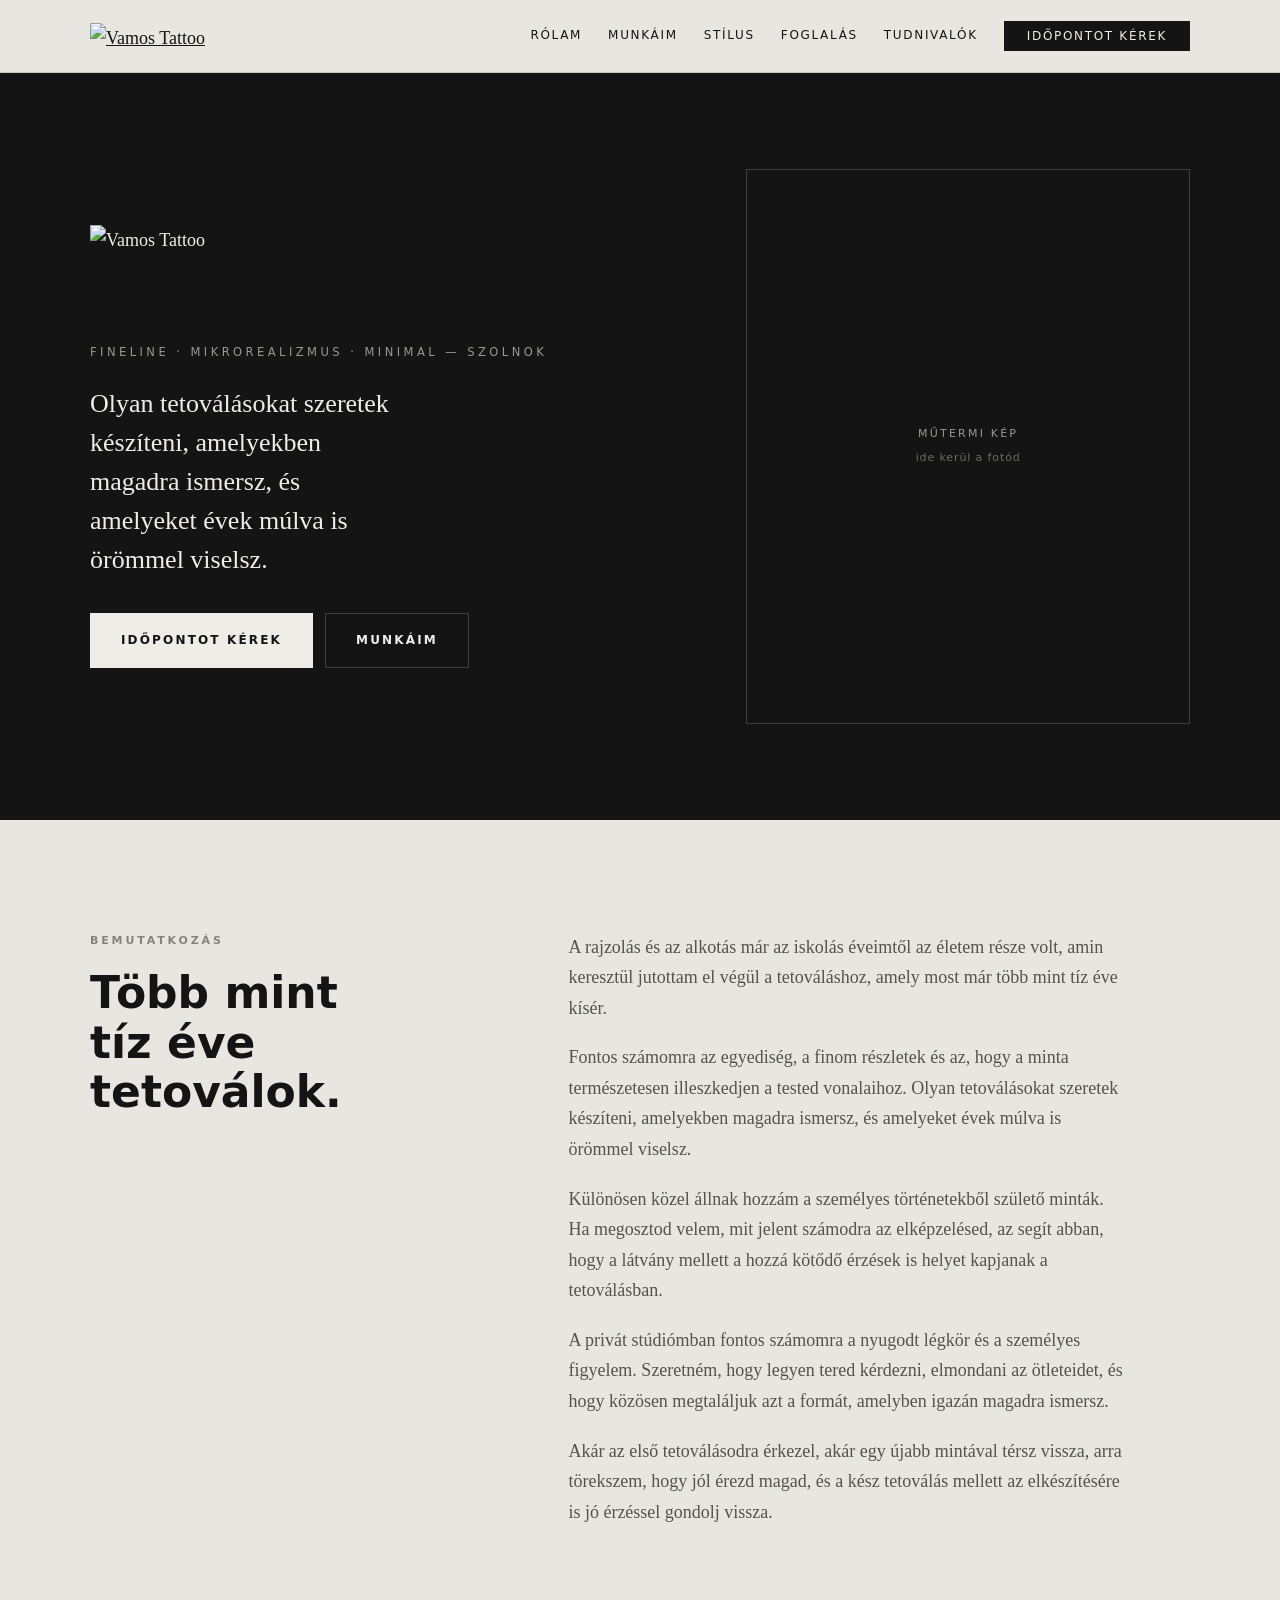
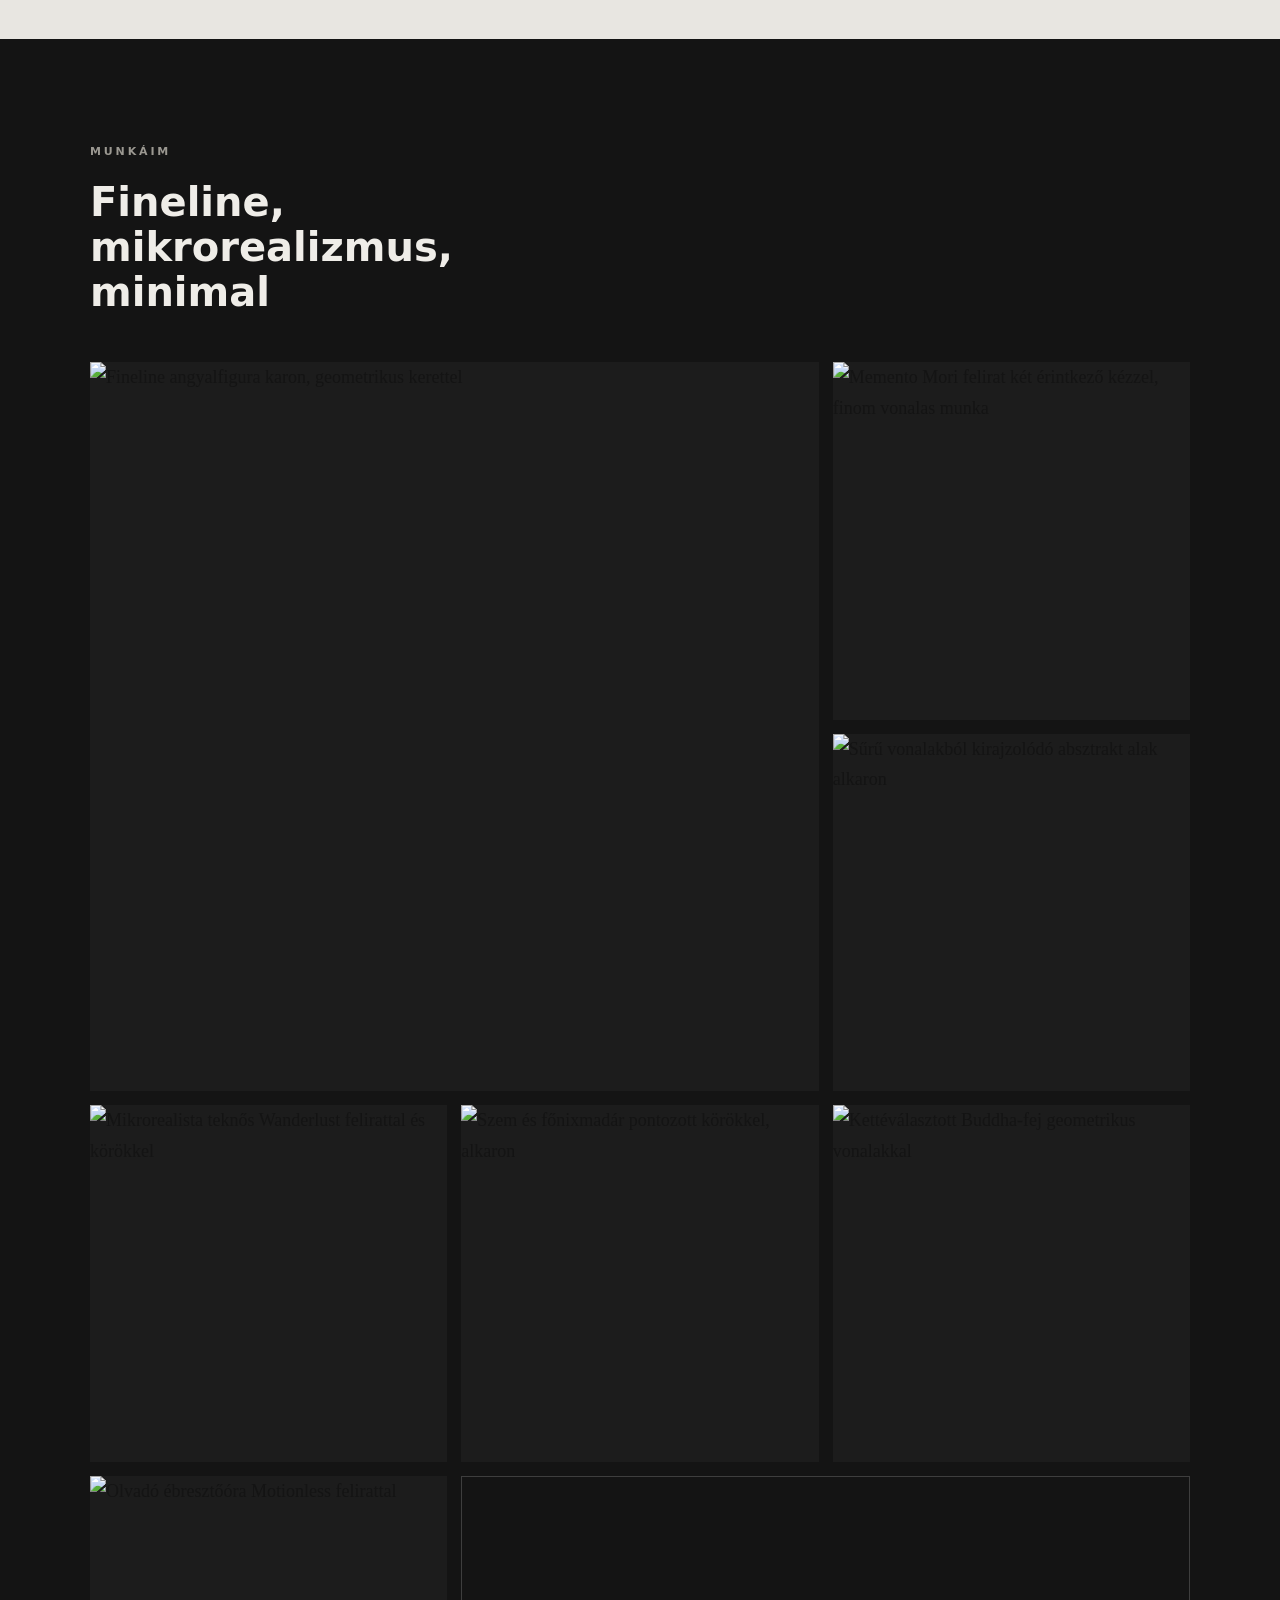
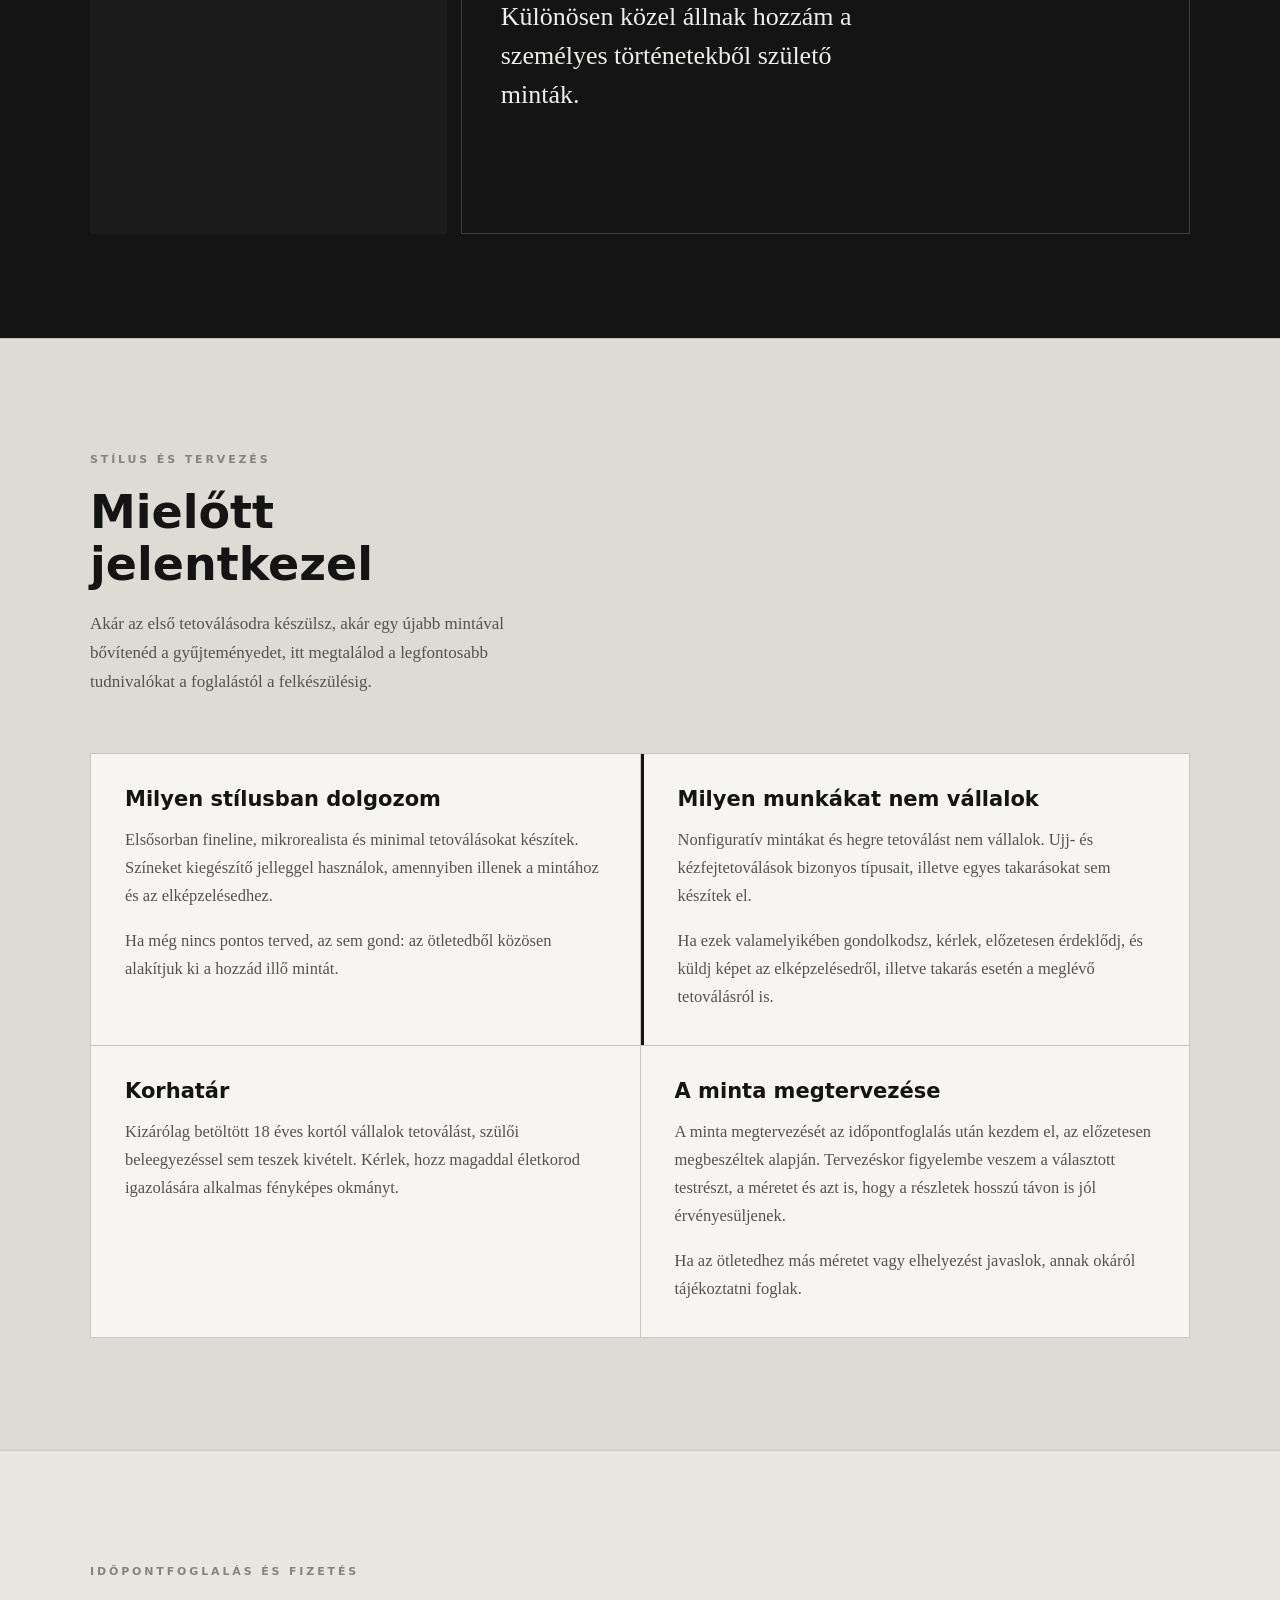
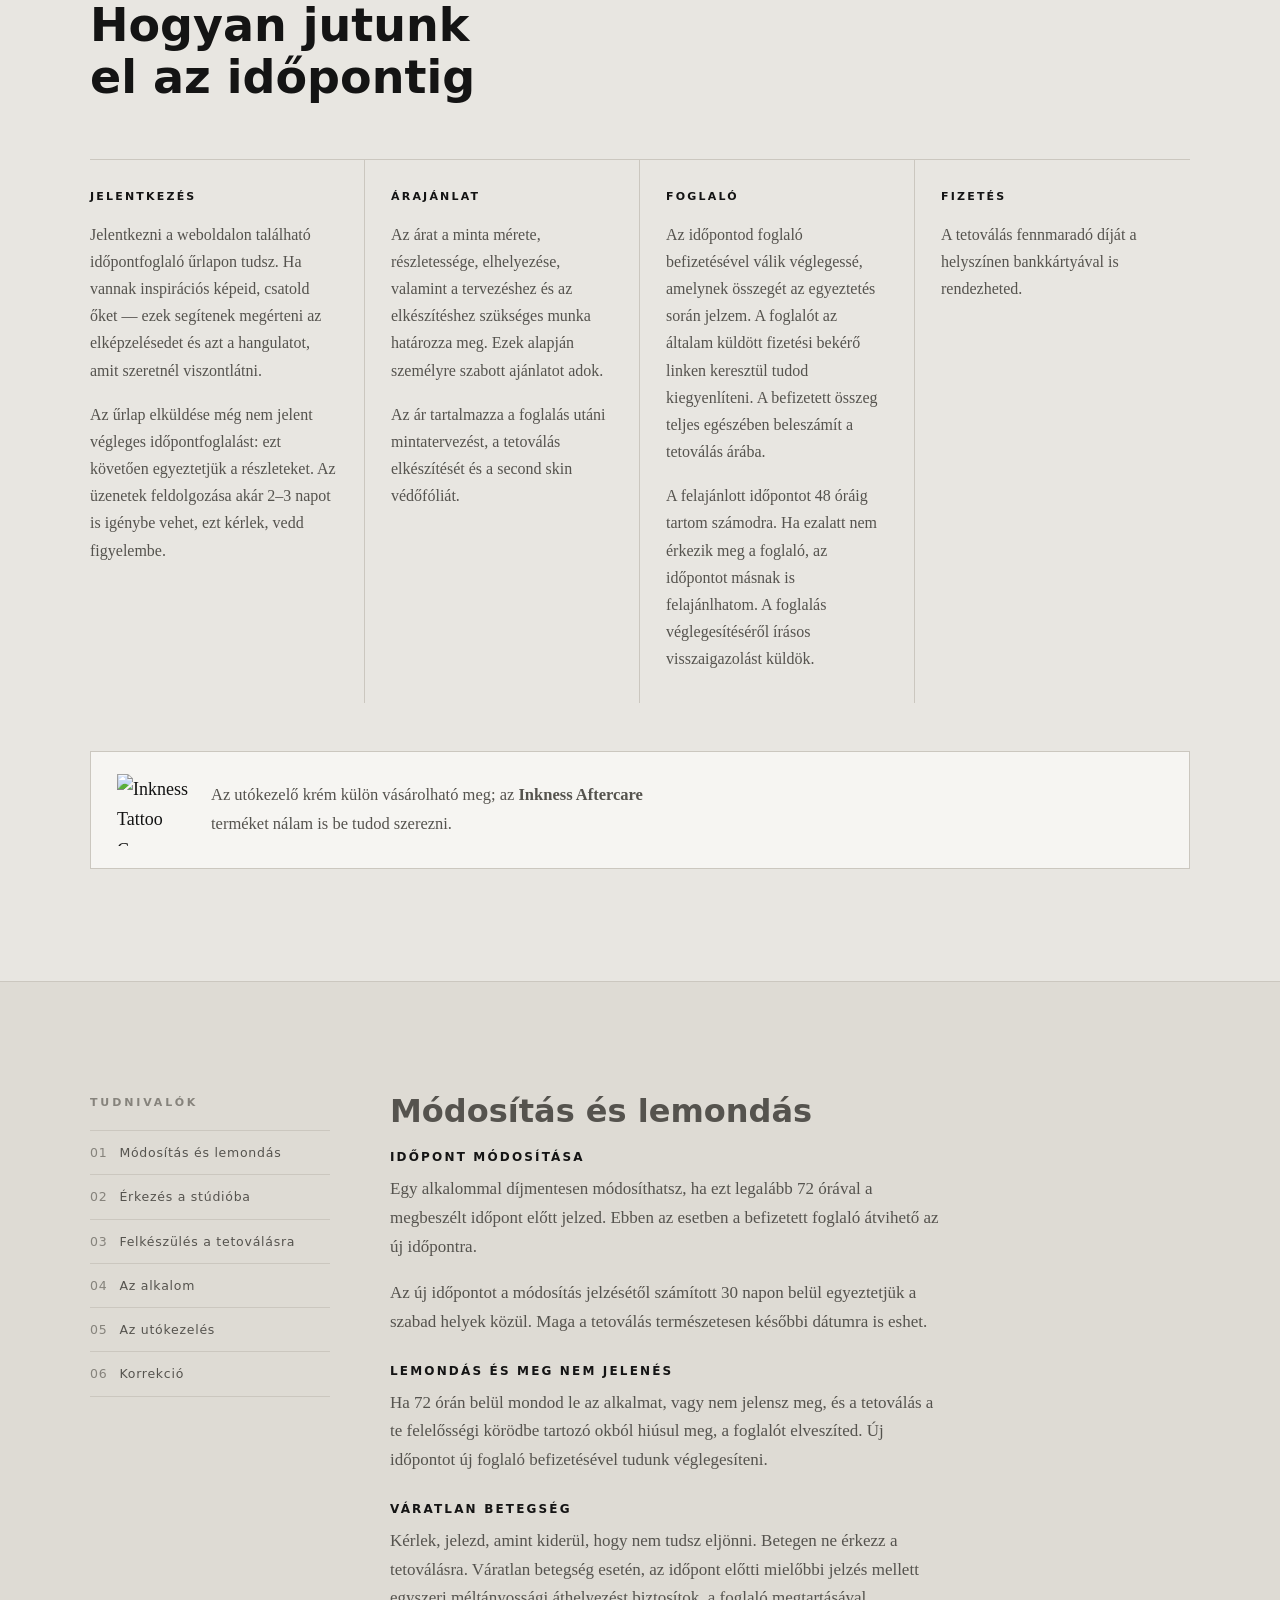
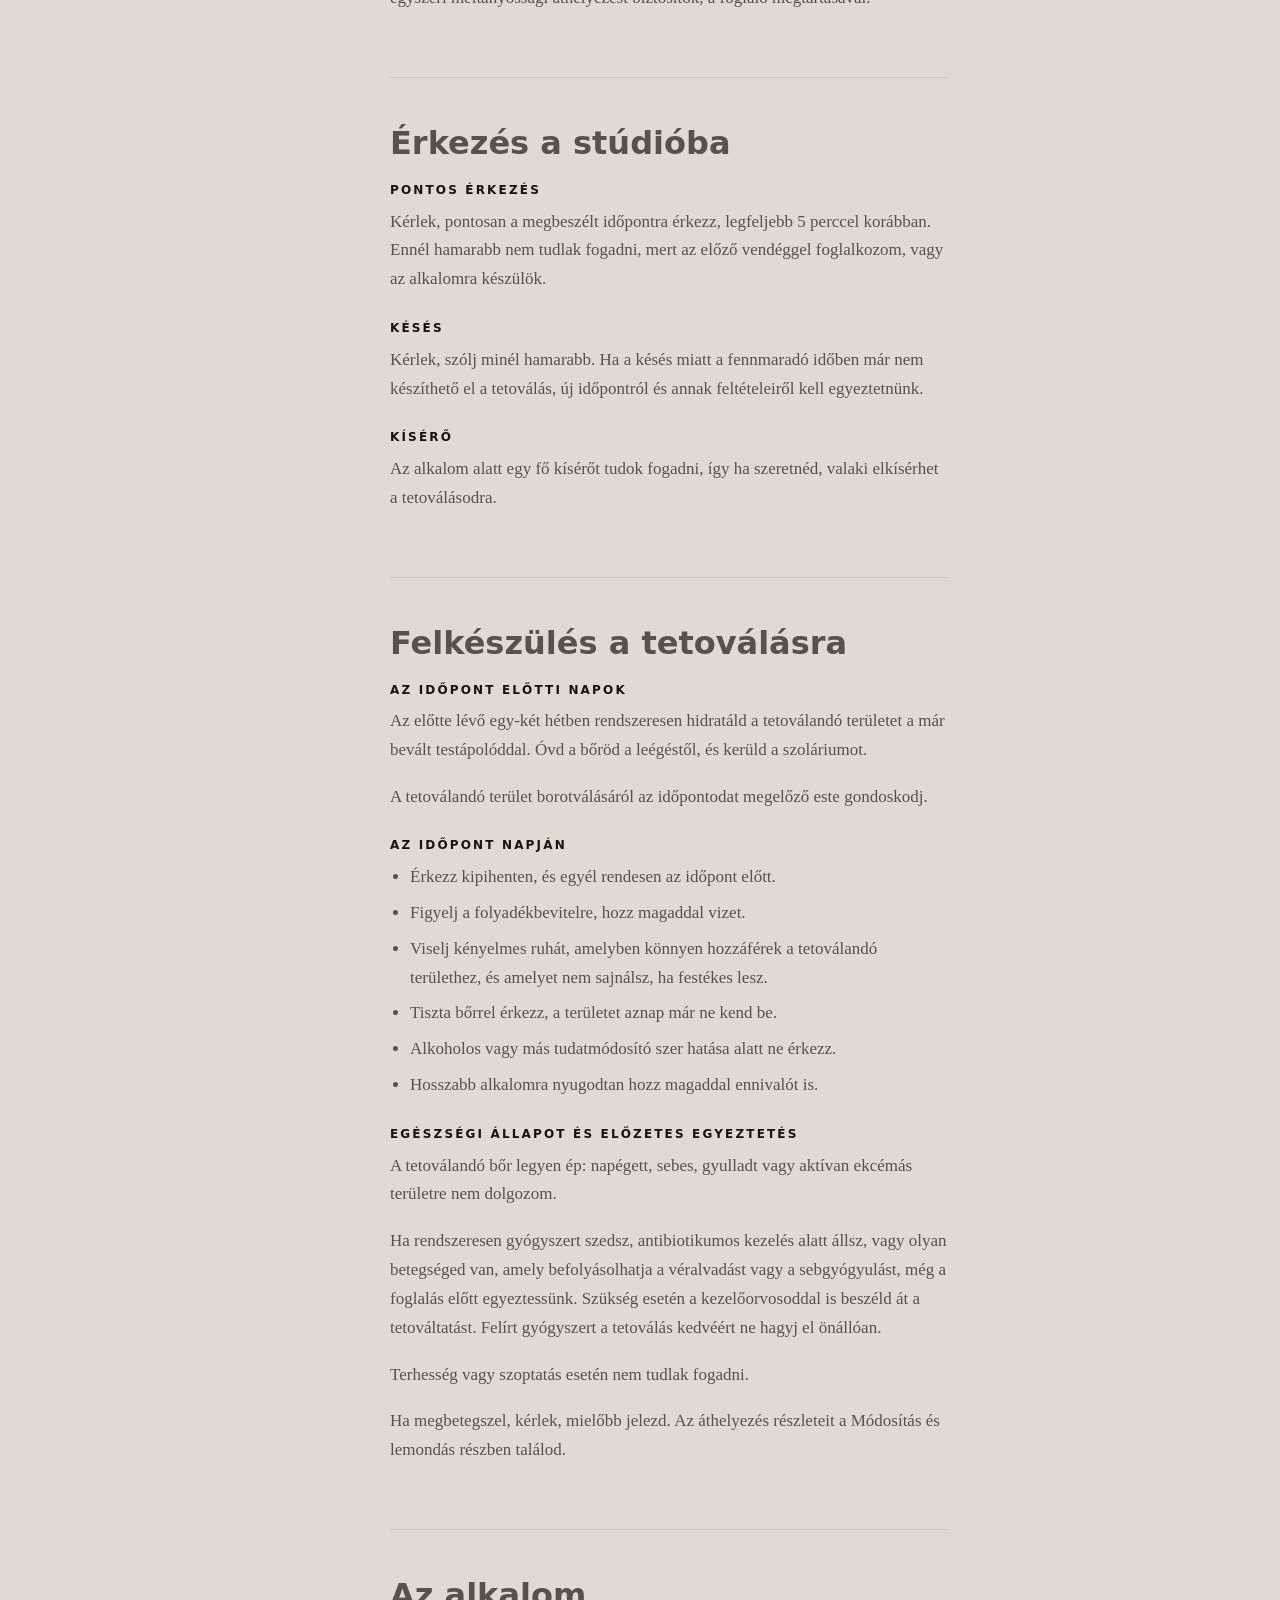
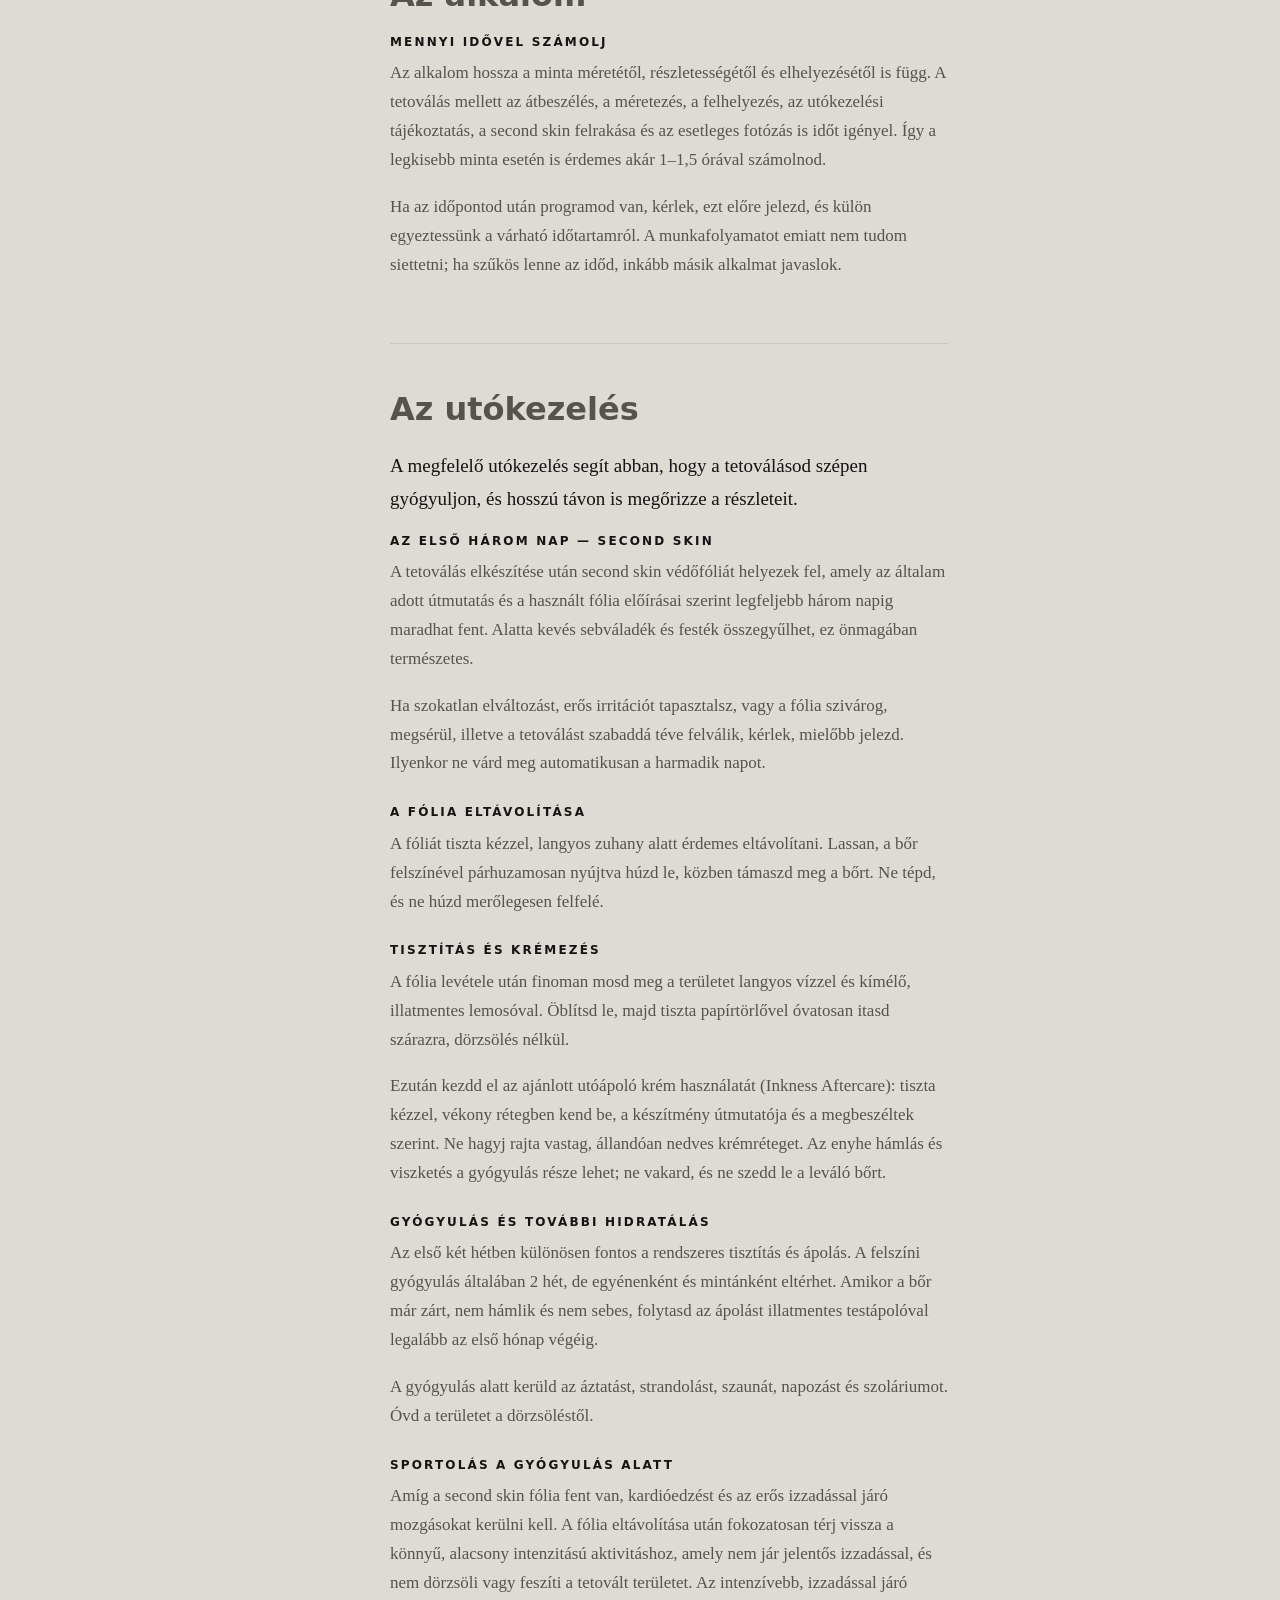
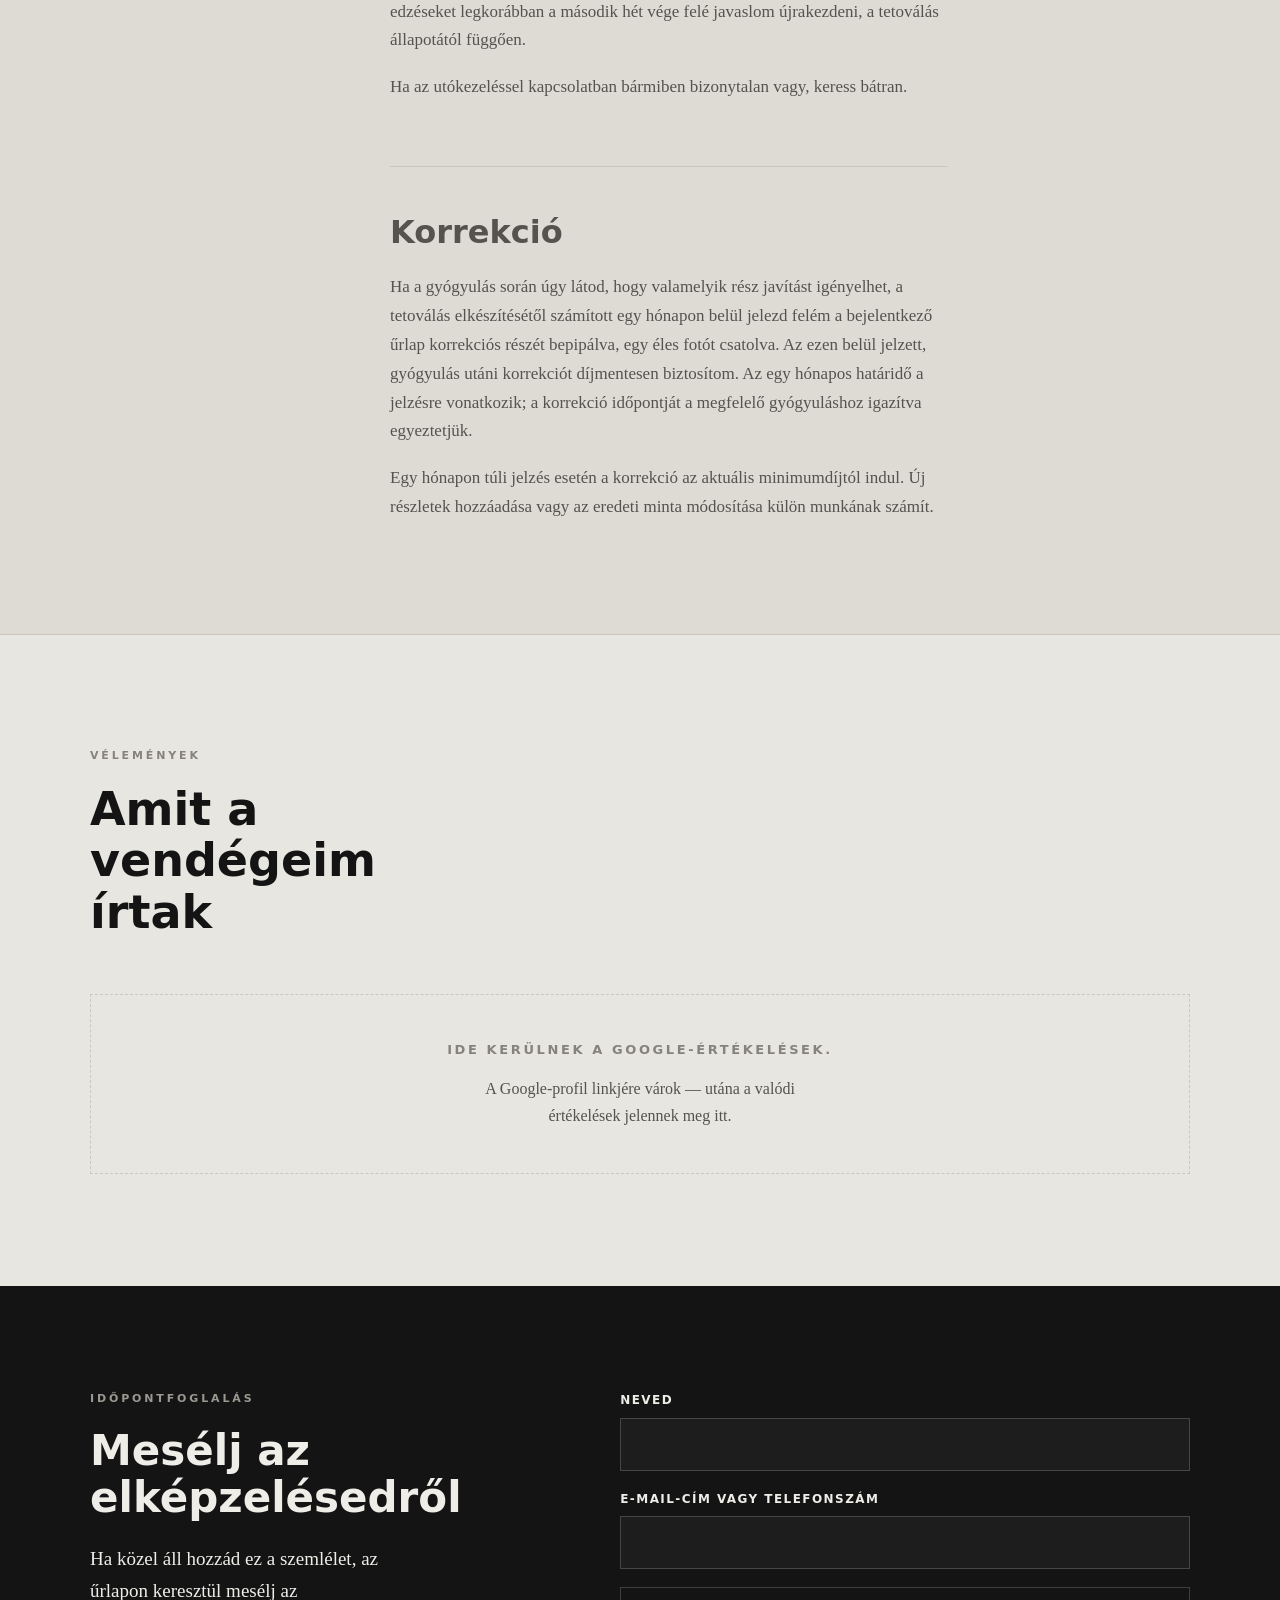
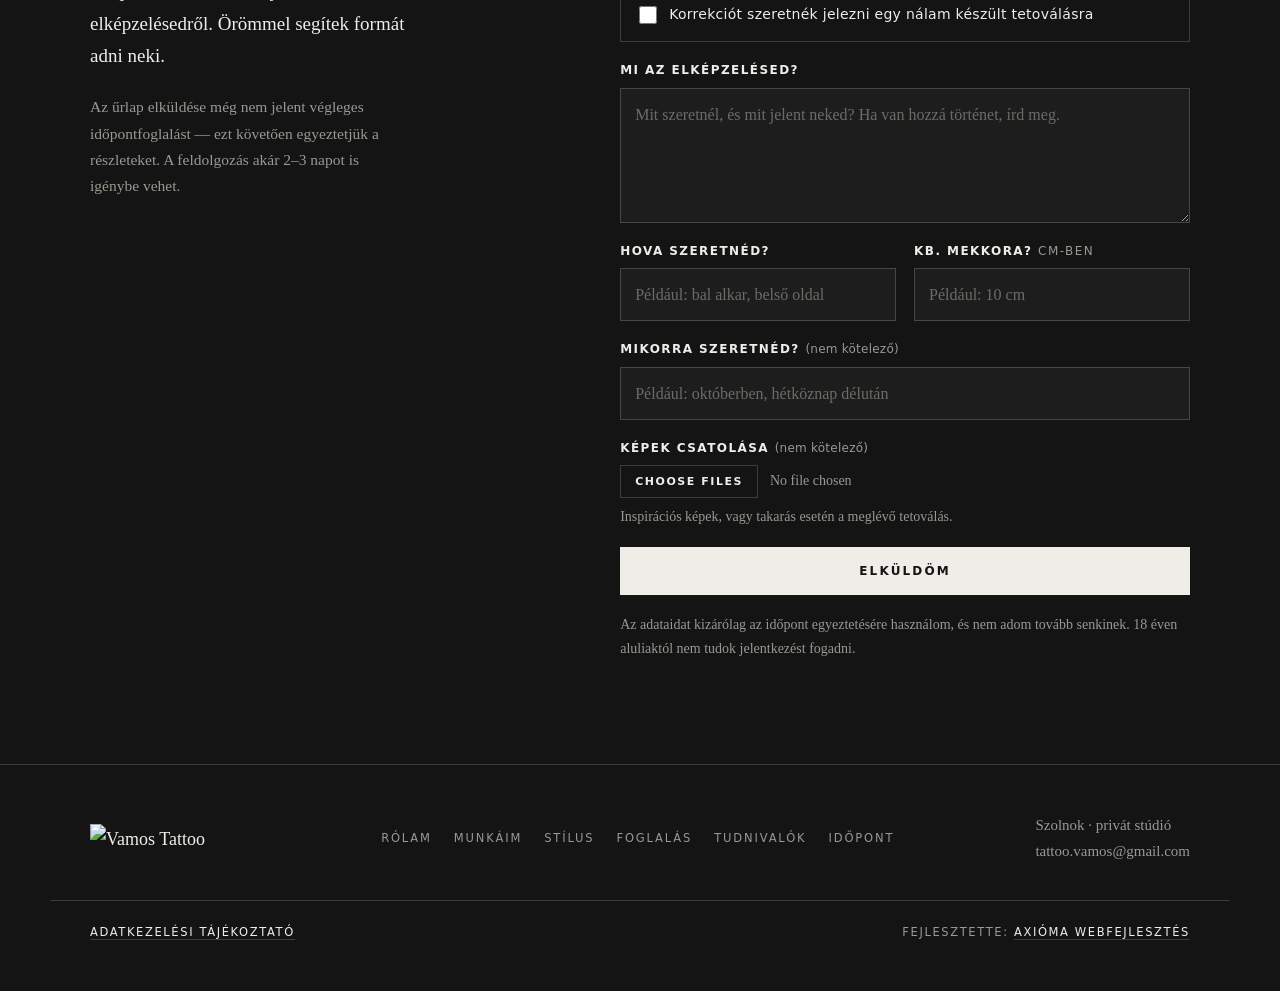
==== index.html @ da055110 "Add files via upload" ====
<!DOCTYPE html>
<html lang="hu">
<head>
<meta charset="utf-8">
<meta name="viewport" content="width=device-width, initial-scale=1, viewport-fit=cover">
<title>Vamos Tattoo</title>
<meta name="description" content="Fineline, mikrorealista és minimal tetoválás Szolnokon, privát stúdióban. Vámos Norbert munkái, tudnivalók és időpontfoglalás.">
<link rel="icon" href="assets/favicon.svg" type="image/svg+xml">
<link rel="stylesheet" href="assets/fonts.css">
<link rel="stylesheet" href="styles.css">
<script type="application/ld+json">
{
  "@context": "https://schema.org",
  "@type": "TattooParlor",
  "name": "Vamos Tattoo",
  "description": "Fineline, mikrorealista és minimal tetoválás Szolnokon, privát stúdióban.",
  "email": "tattoo.vamos@gmail.com",
  "areaServed": { "@type": "City", "name": "Szolnok" },
  "address": { "@type": "PostalAddress", "addressLocality": "Szolnok", "addressCountry": "HU" }
}
</script>
</head>
<body id="top">
<a class="skip" href="#fo">Ugrás a tartalomra</a>

<header class="hdr">
  <div class="wrap hdr-in">
    <a class="brand" href="#top" aria-label="Vamos Tattoo — vissza a lap tetejére">
      <img src="assets/brand/vamos-wordmark-black.png" alt="Vamos Tattoo" width="150" height="30">
    </a>
    <nav id="menu" class="nav" aria-label="Fő menü">
      <a href="#rolam">Rólam</a>
      <a href="#munkaim">Munkáim</a>
      <a href="#stilus">Stílus</a>
      <a href="#foglalas">Foglalás</a>
      <a href="#tudnivalok">Tudnivalók</a>
      <a href="#jelentkezes" class="btn btn-p nav-cta">Időpontot kérek</a>
    </nav>
    <button class="burger" type="button" aria-expanded="false" aria-controls="menu" aria-label="Menü">
      <span></span><span></span><span></span>
    </button>
  </div>
</header>

<main id="fo">

  <section class="hero">
    <div class="wrap hero-in">
      <div class="hero-t">
        <img class="hero-mark" src="assets/brand/vamos-wordmark-white.png"
             alt="Vamos Tattoo" width="560" height="112">
        <p class="hero-sub">Fineline · Mikrorealizmus · Minimal — Szolnok</p>
        <p class="hero-lede">
          Olyan tetoválásokat szeretek készíteni, amelyekben magadra ismersz,
          és amelyeket évek múlva is örömmel viselsz.
        </p>
        <p class="cta-row">
          <a class="btn btn-l btn-w" href="#jelentkezes">Időpontot kérek</a>
          <a class="btn btn-l btn-o" href="#munkaim">Munkáim</a>
        </p>
      </div>
      <figure class="hero-p">
        <span class="slot">Műtermi kép<br><i>ide kerül a fotód</i></span>
      </figure>
    </div>
  </section>

  <section id="rolam" class="sec">
    <div class="wrap two">
      <div class="two-l">
        <p class="eyebrow">Bemutatkozás</p>
        <h2>Több mint tíz éve<br>tetoválok.</h2>
      </div>
      <div class="two-r prose">
        <p>
          A rajzolás és az alkotás már az iskolás éveimtől az életem része volt,
          amin keresztül jutottam el végül a tetováláshoz, amely most már több
          mint tíz éve kísér.
        </p>
        <p>
          Fontos számomra az egyediség, a finom részletek és az, hogy a minta
          természetesen illeszkedjen a tested vonalaihoz. Olyan tetoválásokat
          szeretek készíteni, amelyekben magadra ismersz, és amelyeket évek
          múlva is örömmel viselsz.
        </p>
        <p>
          Különösen közel állnak hozzám a személyes történetekből születő
          minták. Ha megosztod velem, mit jelent számodra az elképzelésed, az
          segít abban, hogy a látvány mellett a hozzá kötődő érzések is helyet
          kapjanak a tetoválásban.
        </p>
        <p>
          A privát stúdiómban fontos számomra a nyugodt légkör és a személyes
          figyelem. Szeretném, hogy legyen tered kérdezni, elmondani az
          ötleteidet, és hogy közösen megtaláljuk azt a formát, amelyben
          igazán magadra ismersz.
        </p>
        <p>
          Akár az első tetoválásodra érkezel, akár egy újabb mintával térsz
          vissza, arra törekszem, hogy jól érezd magad, és a kész tetoválás
          mellett az elkészítésére is jó érzéssel gondolj vissza.
        </p>
      </div>
    </div>
  </section>

  <section id="munkaim" class="gal-sec">
    <div class="wrap">
      <header class="gal-h">
        <p class="eyebrow eyebrow-w">Munkáim</p>
        <h2 class="h-w">Fineline, mikrorealizmus, minimal</h2>
      </header>
    </div>
    <div class="wrap gal">
      <figure class="g g-hero">
        <img src="assets/gallery/01-angyal.jpg" alt="Fineline angyalfigura karon, geometrikus kerettel" width="1400" height="1400" loading="lazy">
      </figure>
      <figure class="g"><img src="assets/gallery/02-memento-mori.jpg" alt="Memento Mori felirat két érintkező kézzel, finom vonalas munka" width="1400" height="1400" loading="lazy"></figure>
      <figure class="g"><img src="assets/gallery/03-vonalas.jpg" alt="Sűrű vonalakból kirajzolódó absztrakt alak alkaron" width="1400" height="1400" loading="lazy"></figure>
      <figure class="g"><img src="assets/gallery/04-teknos-wanderlust.jpg" alt="Mikrorealista teknős Wanderlust felirattal és körökkel" width="1400" height="1400" loading="lazy"></figure>
      <figure class="g"><img src="assets/gallery/05-szem-fonix.jpg" alt="Szem és főnixmadár pontozott körökkel, alkaron" width="1400" height="1400" loading="lazy"></figure>
      <figure class="g"><img src="assets/gallery/06-buddha.jpg" alt="Kettéválasztott Buddha-fej geometrikus vonalakkal" width="1400" height="1400" loading="lazy"></figure>
      <figure class="g"><img src="assets/gallery/07-ora-motionless.jpg" alt="Olvadó ébresztőóra Motionless felirattal" width="1400" height="1400" loading="lazy"></figure>
      <blockquote class="g-note">
        <p>
          Különösen közel állnak hozzám a személyes történetekből születő
          minták.
        </p>
      </blockquote>
    </div>
  </section>

  <section id="stilus" class="sec sec-band">
    <div class="wrap">
      <header class="sec-h">
        <p class="eyebrow">Stílus és tervezés</p>
        <h2>Mielőtt jelentkezel</h2>
        <p class="sec-l">
          Akár az első tetoválásodra készülsz, akár egy újabb mintával
          bővítenéd a gyűjteményedet, itt megtalálod a legfontosabb
          tudnivalókat a foglalástól a felkészülésig.
        </p>
      </header>

      <div class="cards">
        <article class="card">
          <h3>Milyen stílusban dolgozom</h3>
          <p>
            Elsősorban fineline, mikrorealista és minimal tetoválásokat
            készítek. Színeket kiegészítő jelleggel használok, amennyiben
            illenek a mintához és az elképzelésedhez.
          </p>
          <p>
            Ha még nincs pontos terved, az sem gond: az ötletedből közösen
            alakítjuk ki a hozzád illő mintát.
          </p>
        </article>
        <article class="card card-no">
          <h3>Milyen munkákat nem vállalok</h3>
          <p>
            Nonfiguratív mintákat és hegre tetoválást nem vállalok. Ujj- és
            kézfejtetoválások bizonyos típusait, illetve egyes takarásokat sem
            készítek el.
          </p>
          <p>
            Ha ezek valamelyikében gondolkodsz, kérlek, előzetesen érdeklődj,
            és küldj képet az elképzelésedről, illetve takarás esetén a
            meglévő tetoválásról is.
          </p>
        </article>
        <article class="card">
          <h3>Korhatár</h3>
          <p>
            Kizárólag betöltött 18 éves kortól vállalok tetoválást, szülői
            beleegyezéssel sem teszek kivételt. Kérlek, hozz magaddal
            életkorod igazolására alkalmas fényképes okmányt.
          </p>
        </article>
        <article class="card">
          <h3>A minta megtervezése</h3>
          <p>
            A minta megtervezését az időpontfoglalás után kezdem el, az
            előzetesen megbeszéltek alapján. Tervezéskor figyelembe veszem a
            választott testrészt, a méretet és azt is, hogy a részletek hosszú
            távon is jól érvényesüljenek.
          </p>
          <p>
            Ha az ötletedhez más méretet vagy elhelyezést javaslok, annak
            okáról tájékoztatni foglak.
          </p>
        </article>
      </div>
    </div>
  </section>

  <section id="foglalas" class="sec">
    <div class="wrap">
      <header class="sec-h">
        <p class="eyebrow">Időpontfoglalás és fizetés</p>
        <h2>Hogyan jutunk el az időpontig</h2>
      </header>

      <ol class="flow">
        <li class="fl">
          <p class="fl-k">Jelentkezés</p>
          <p>
            Jelentkezni a weboldalon található időpontfoglaló űrlapon tudsz.
            Ha vannak inspirációs képeid, csatold őket — ezek segítenek
            megérteni az elképzelésedet és azt a hangulatot, amit szeretnél
            viszontlátni.
          </p>
          <p>
            Az űrlap elküldése még nem jelent végleges időpontfoglalást: ezt
            követően egyeztetjük a részleteket. Az üzenetek feldolgozása akár
            2–3 napot is igénybe vehet, ezt kérlek, vedd figyelembe.
          </p>
        </li>
        <li class="fl">
          <p class="fl-k">Árajánlat</p>
          <p>
            Az árat a minta mérete, részletessége, elhelyezése, valamint a
            tervezéshez és az elkészítéshez szükséges munka határozza meg.
            Ezek alapján személyre szabott ajánlatot adok.
          </p>
          <p>
            Az ár tartalmazza a foglalás utáni mintatervezést, a tetoválás
            elkészítését és a second skin védőfóliát.
          </p>
        </li>
        <li class="fl">
          <p class="fl-k">Foglaló</p>
          <p>
            Az időpontod foglaló befizetésével válik véglegessé, amelynek
            összegét az egyeztetés során jelzem. A foglalót az általam küldött
            fizetési bekérő linken keresztül tudod kiegyenlíteni. A befizetett
            összeg teljes egészében beleszámít a tetoválás árába.
          </p>
          <p>
            A felajánlott időpontot 48 óráig tartom számodra. Ha ezalatt nem
            érkezik meg a foglaló, az időpontot másnak is felajánlhatom. A
            foglalás véglegesítéséről írásos visszaigazolást küldök.
          </p>
        </li>
        <li class="fl">
          <p class="fl-k">Fizetés</p>
          <p>
            A tetoválás fennmaradó díját a helyszínen bankkártyával is
            rendezheted.
          </p>
        </li>
      </ol>

      <aside class="inkness">
        <img src="assets/brand/inkness-logo-teal.png" alt="Inkness Tattoo Care" width="96" height="96">
        <p>
          Az utókezelő krém külön vásárolható meg; az <strong>Inkness
          Aftercare</strong> terméket nálam is be tudod szerezni.
        </p>
      </aside>
    </div>
  </section>

  <section id="tudnivalok" class="sec sec-band">
    <div class="wrap tud">
      <nav class="tud-ix" aria-label="Tudnivalók">
        <p class="eyebrow">Tudnivalók</p>
        <ol>
          <li><a href="#t-modositas">Módosítás és lemondás</a></li>
          <li><a href="#t-erkezes">Érkezés a stúdióba</a></li>
          <li><a href="#t-felkeszules">Felkészülés a tetoválásra</a></li>
          <li><a href="#t-alkalom">Az alkalom</a></li>
          <li><a href="#t-utokezeles">Az utókezelés</a></li>
          <li><a href="#t-korrekcio">Korrekció</a></li>
        </ol>
      </nav>

      <div class="tud-b prose">
        <article id="t-modositas">
          <h3>Módosítás és lemondás</h3>
          <h4>Időpont módosítása</h4>
          <p>
            Egy alkalommal díjmentesen módosíthatsz, ha ezt legalább 72 órával
            a megbeszélt időpont előtt jelzed. Ebben az esetben a befizetett
            foglaló átvihető az új időpontra.
          </p>
          <p>
            Az új időpontot a módosítás jelzésétől számított 30 napon belül
            egyeztetjük a szabad helyek közül. Maga a tetoválás természetesen
            későbbi dátumra is eshet.
          </p>
          <h4>Lemondás és meg nem jelenés</h4>
          <p>
            Ha 72 órán belül mondod le az alkalmat, vagy nem jelensz meg, és a
            tetoválás a te felelősségi körödbe tartozó okból hiúsul meg, a
            foglalót elveszíted. Új időpontot új foglaló befizetésével tudunk
            véglegesíteni.
          </p>
          <h4>Váratlan betegség</h4>
          <p>
            Kérlek, jelezd, amint kiderül, hogy nem tudsz eljönni. Betegen ne
            érkezz a tetoválásra. Váratlan betegség esetén, az időpont előtti
            mielőbbi jelzés mellett egyszeri méltányossági áthelyezést
            biztosítok, a foglaló megtartásával.
          </p>
        </article>

        <article id="t-erkezes">
          <h3>Érkezés a stúdióba</h3>
          <h4>Pontos érkezés</h4>
          <p>
            Kérlek, pontosan a megbeszélt időpontra érkezz, legfeljebb 5
            perccel korábban. Ennél hamarabb nem tudlak fogadni, mert az előző
            vendéggel foglalkozom, vagy az alkalomra készülök.
          </p>
          <h4>Késés</h4>
          <p>
            Kérlek, szólj minél hamarabb. Ha a késés miatt a fennmaradó időben
            már nem készíthető el a tetoválás, új időpontról és annak
            feltételeiről kell egyeztetnünk.
          </p>
          <h4>Kísérő</h4>
          <p>
            Az alkalom alatt egy fő kísérőt tudok fogadni, így ha szeretnéd,
            valaki elkísérhet a tetoválásodra.
          </p>
        </article>

        <article id="t-felkeszules">
          <h3>Felkészülés a tetoválásra</h3>
          <h4>Az időpont előtti napok</h4>
          <p>
            Az előtte lévő egy-két hétben rendszeresen hidratáld a tetoválandó
            területet a már bevált testápolóddal. Óvd a bőröd a leégéstől, és
            kerüld a szoláriumot.
          </p>
          <p>
            A tetoválandó terület borotválásáról az időpontodat megelőző este
            gondoskodj.
          </p>
          <h4>Az időpont napján</h4>
          <ul>
            <li>Érkezz kipihenten, és egyél rendesen az időpont előtt.</li>
            <li>Figyelj a folyadékbevitelre, hozz magaddal vizet.</li>
            <li>
              Viselj kényelmes ruhát, amelyben könnyen hozzáférek a tetoválandó
              területhez, és amelyet nem sajnálsz, ha festékes lesz.
            </li>
            <li>Tiszta bőrrel érkezz, a területet aznap már ne kend be.</li>
            <li>Alkoholos vagy más tudatmódosító szer hatása alatt ne érkezz.</li>
            <li>Hosszabb alkalomra nyugodtan hozz magaddal ennivalót is.</li>
          </ul>
          <h4>Egészségi állapot és előzetes egyeztetés</h4>
          <p>
            A tetoválandó bőr legyen ép: napégett, sebes, gyulladt vagy aktívan
            ekcémás területre nem dolgozom.
          </p>
          <p>
            Ha rendszeresen gyógyszert szedsz, antibiotikumos kezelés alatt
            állsz, vagy olyan betegséged van, amely befolyásolhatja a
            véralvadást vagy a sebgyógyulást, még a foglalás előtt
            egyeztessünk. Szükség esetén a kezelőorvosoddal is beszéld át a
            tetováltatást. Felírt gyógyszert a tetoválás kedvéért ne hagyj el
            önállóan.
          </p>
          <p>Terhesség vagy szoptatás esetén nem tudlak fogadni.</p>
          <p>
            Ha megbetegszel, kérlek, mielőbb jelezd. Az áthelyezés részleteit a
            Módosítás és lemondás részben találod.
          </p>
        </article>

        <article id="t-alkalom">
          <h3>Az alkalom</h3>
          <h4>Mennyi idővel számolj</h4>
          <p>
            Az alkalom hossza a minta méretétől, részletességétől és
            elhelyezésétől is függ. A tetoválás mellett az átbeszélés, a
            méretezés, a felhelyezés, az utókezelési tájékoztatás, a second
            skin felrakása és az esetleges fotózás is időt igényel. Így a
            legkisebb minta esetén is érdemes akár 1–1,5 órával számolnod.
          </p>
          <p>
            Ha az időpontod után programod van, kérlek, ezt előre jelezd, és
            külön egyeztessünk a várható időtartamról. A munkafolyamatot emiatt
            nem tudom siettetni; ha szűkös lenne az időd, inkább másik alkalmat
            javaslok.
          </p>
        </article>

        <article id="t-utokezeles">
          <h3>Az utókezelés</h3>
          <p class="lead">
            A megfelelő utókezelés segít abban, hogy a tetoválásod szépen
            gyógyuljon, és hosszú távon is megőrizze a részleteit.
          </p>
          <h4>Az első három nap — second skin</h4>
          <p>
            A tetoválás elkészítése után second skin védőfóliát helyezek fel,
            amely az általam adott útmutatás és a használt fólia előírásai
            szerint legfeljebb három napig maradhat fent. Alatta kevés
            sebváladék és festék összegyűlhet, ez önmagában természetes.
          </p>
          <p>
            Ha szokatlan elváltozást, erős irritációt tapasztalsz, vagy a fólia
            szivárog, megsérül, illetve a tetoválást szabaddá téve felválik,
            kérlek, mielőbb jelezd. Ilyenkor ne várd meg automatikusan a
            harmadik napot.
          </p>
          <h4>A fólia eltávolítása</h4>
          <p>
            A fóliát tiszta kézzel, langyos zuhany alatt érdemes eltávolítani.
            Lassan, a bőr felszínével párhuzamosan nyújtva húzd le, közben
            támaszd meg a bőrt. Ne tépd, és ne húzd merőlegesen felfelé.
          </p>
          <h4>Tisztítás és krémezés</h4>
          <p>
            A fólia levétele után finoman mosd meg a területet langyos vízzel
            és kímélő, illatmentes lemosóval. Öblítsd le, majd tiszta
            papírtörlővel óvatosan itasd szárazra, dörzsölés nélkül.
          </p>
          <p>
            Ezután kezdd el az ajánlott utóápoló krém használatát (Inkness
            Aftercare): tiszta kézzel, vékony rétegben kend be, a készítmény
            útmutatója és a megbeszéltek szerint. Ne hagyj rajta vastag,
            állandóan nedves krémréteget. Az enyhe hámlás és viszketés a
            gyógyulás része lehet; ne vakard, és ne szedd le a leváló bőrt.
          </p>
          <h4>Gyógyulás és további hidratálás</h4>
          <p>
            Az első két hétben különösen fontos a rendszeres tisztítás és
            ápolás. A felszíni gyógyulás általában 2 hét, de egyénenként és
            mintánként eltérhet. Amikor a bőr már zárt, nem hámlik és nem
            sebes, folytasd az ápolást illatmentes testápolóval legalább az
            első hónap végéig.
          </p>
          <p>
            A gyógyulás alatt kerüld az áztatást, strandolást, szaunát,
            napozást és szoláriumot. Óvd a területet a dörzsöléstől.
          </p>
          <h4>Sportolás a gyógyulás alatt</h4>
          <p>
            Amíg a second skin fólia fent van, kardióedzést és az erős
            izzadással járó mozgásokat kerülni kell. A fólia eltávolítása után
            fokozatosan térj vissza a könnyű, alacsony intenzitású
            aktivitáshoz, amely nem jár jelentős izzadással, és nem dörzsöli
            vagy feszíti a tetovált területet. Az intenzívebb, izzadással járó
            edzéseket legkorábban a második hét vége felé javaslom
            újrakezdeni, a tetoválás állapotától függően.
          </p>
          <p>
            Ha az utókezeléssel kapcsolatban bármiben bizonytalan vagy, keress
            bátran.
          </p>
        </article>

        <article id="t-korrekcio">
          <h3>Korrekció</h3>
          <p>
            Ha a gyógyulás során úgy látod, hogy valamelyik rész javítást
            igényelhet, a tetoválás elkészítésétől számított egy hónapon belül
            jelezd felém a bejelentkező űrlap korrekciós részét bepipálva, egy
            éles fotót csatolva. Az ezen belül jelzett, gyógyulás utáni
            korrekciót díjmentesen biztosítom. Az egy hónapos határidő a
            jelzésre vonatkozik; a korrekció időpontját a megfelelő
            gyógyuláshoz igazítva egyeztetjük.
          </p>
          <p>
            Egy hónapon túli jelzés esetén a korrekció az aktuális
            minimumdíjtól indul. Új részletek hozzáadása vagy az eredeti minta
            módosítása külön munkának számít.
          </p>
        </article>
      </div>
    </div>
  </section>

  <section id="velemenyek" class="sec">
    <div class="wrap">
      <header class="sec-h">
        <p class="eyebrow">Vélemények</p>
        <h2>Amit a vendégeim írtak</h2>
      </header>
      <div class="rev-slot">
        <p>Ide kerülnek a Google-értékelések.</p>
        <p class="rev-n">A Google-profil linkjére várok — utána a valódi értékelések jelennek meg itt.</p>
      </div>
    </div>
  </section>

  <section id="jelentkezes" class="form-sec">
    <div class="wrap form-in">
      <div class="form-l">
        <p class="eyebrow eyebrow-w">Időpontfoglalás</p>
        <h2 class="h-w">Mesélj az elképzelésedről</h2>
        <p class="form-lede">
          Ha közel áll hozzád ez a szemlélet, az űrlapon keresztül mesélj az
          elképzelésedről. Örömmel segítek formát adni neki.
        </p>
        <p class="form-note-l">
          Az űrlap elküldése még nem jelent végleges időpontfoglalást — ezt
          követően egyeztetjük a részleteket. A feldolgozás akár 2–3 napot is
          igénybe vehet.
        </p>
      </div>

      <form class="form" id="f" novalidate>
        <div class="fld">
          <label for="f-nev">Neved</label>
          <input id="f-nev" name="nev" type="text" autocomplete="name">
          <p class="err" data-for="f-nev"></p>
        </div>
        <div class="fld">
          <label for="f-el">E-mail-cím vagy telefonszám</label>
          <input id="f-el" name="elerhetoseg" type="text" autocomplete="email">
          <p class="err" data-for="f-el"></p>
        </div>

        <div class="fld fld-chk">
          <input id="f-korr" name="korrekcio" type="checkbox">
          <label for="f-korr">Korrekciót szeretnék jelezni egy nálam készült tetoválásra</label>
        </div>

        <div class="fld" id="fld-otlet">
          <label for="f-otlet">Mi az elképzelésed?</label>
          <textarea id="f-otlet" name="otlet" rows="4"
            placeholder="Mit szeretnél, és mit jelent neked? Ha van hozzá történet, írd meg."></textarea>
          <p class="err" data-for="f-otlet"></p>
        </div>

        <div class="row">
          <div class="fld">
            <label for="f-hol">Hova szeretnéd?</label>
            <input id="f-hol" name="testresz" type="text" placeholder="Például: bal alkar, belső oldal">
            <p class="err" data-for="f-hol"></p>
          </div>
          <div class="fld">
            <label for="f-meret">Kb. mekkora? <span class="req">cm-ben</span></label>
            <input id="f-meret" name="meret" type="text" inputmode="numeric" placeholder="Például: 10 cm">
            <p class="err" data-for="f-meret"></p>
          </div>
        </div>

        <div class="fld">
          <label for="f-mikor">Mikorra szeretnéd? <span class="opt">(nem kötelező)</span></label>
          <input id="f-mikor" name="mikor" type="text" placeholder="Például: októberben, hétköznap délután">
        </div>

        <div class="fld">
          <label for="f-kep" id="lbl-kep">Képek csatolása <span class="opt" id="opt-kep">(nem kötelező)</span></label>
          <input id="f-kep" name="kepek" type="file" accept="image/*" multiple>
          <p class="hint" id="hint-kep">Inspirációs képek, vagy takarás esetén a meglévő tetoválás.</p>
          <p class="err" data-for="f-kep"></p>
        </div>

        <button class="btn btn-l btn-w btn-full" type="submit">Elküldöm</button>
        <p class="form-ok" id="ok" hidden>
          Köszönöm, megkaptam! Az üzenetek feldolgozása 2–3 napot is igénybe
          vehet, utána jelentkezem a megadott elérhetőségen.
        </p>
        <p class="form-note">
          Az adataidat kizárólag az időpont egyeztetésére használom, és nem
          adom tovább senkinek. 18 éven aluliaktól nem tudok jelentkezést
          fogadni.
        </p>
      </form>
    </div>
  </section>

</main>

<footer class="ftr">
  <div class="wrap ftr-in">
    <img class="ftr-mark" src="assets/brand/vamos-wordmark-white.png" alt="Vamos Tattoo" width="180" height="36">
    <nav class="ftr-nav" aria-label="Lábléc">
      <a href="#rolam">Rólam</a>
      <a href="#munkaim">Munkáim</a>
      <a href="#stilus">Stílus</a>
      <a href="#foglalas">Foglalás</a>
      <a href="#tudnivalok">Tudnivalók</a>
      <a href="#jelentkezes">Időpont</a>
    </nav>
    <p class="ftr-m">Szolnok · privát stúdió<br>tattoo.vamos@gmail.com</p>
  </div>
  <div class="wrap ftr-b">
    <p class="ftr-legal">
      <a href="adatkezeles.html">Adatkezelési tájékoztató</a>
    </p>
    <p class="ftr-by">
      Fejlesztette:
      <a href="https://axiomaweb.hu" target="_blank" rel="noopener">Axióma Webfejlesztés</a>
    </p>
  </div>
</footer>

<script type="module" src="script.js"></script>
</body>
</html>
---- styles.css ----
/* Vamos Tattoo — Vámos Norbert, Szolnok
   The page is built from the two materials the work itself uses: skin and
   ink. Reading sits on a grey-bone ground; the hero, the gallery and the
   booking form are solid ink. There is no accent colour — his identity is
   black, and the only colour on the page is the Inkness logo, which is not
   his. Everything else is carried by hairlines, scale and the photographs.

   Single-theme on purpose: this is a client's brand site, and it must look
   the same to every visitor whatever their OS theme is set to. */

:root {
  --bone:   #E8E6E1;   /* page ground — grey-bone, tracing paper */
  --paper:  #F6F5F2;   /* cards, form fields */
  --band:   #DEDBD4;   /* banded sections */
  --ink:    #141414;   /* text, and the solid bands */
  --ink-2:  #55534E;
  --ink-3:  #86837C;
  --line:   #CBC7BF;
  --line-w: rgba(255, 255, 255, .18);
  --on-ink: #EFEDE8;
  --on-ink-2: #9B9891;
  --bad:    #A33226;

  --f-d: 'Archivo', system-ui, 'Segoe UI', Arial, sans-serif;
  --f-b: 'Newsreader', Georgia, 'Times New Roman', serif;

  --wrap: 1180px;
  --gut: clamp(16px, 4vw, 40px);
}

*, *::before, *::after { box-sizing: border-box; }

html { scroll-behavior: smooth; }
@media (prefers-reduced-motion: reduce) { html { scroll-behavior: auto; } }

body {
  margin: 0;
  background: var(--bone);
  color: var(--ink);
  font-family: var(--f-b);
  font-size: 18px;
  line-height: 1.7;
  font-weight: 400;
  -webkit-font-smoothing: antialiased;
}

h1, h2, h3, h4 { margin: 0; font-family: var(--f-d); font-weight: 600; line-height: 1.12; text-wrap: balance; }
p { margin: 0 0 1.05em; }
p:last-child { margin-bottom: 0; }
a { color: inherit; }
img { max-width: 100%; height: auto; display: block; }

.wrap { width: 100%; max-width: var(--wrap); margin-inline: auto; padding-inline: var(--gut); }

.skip { position: absolute; left: -999px; top: 0; z-index: 99; background: var(--ink); color: #fff; padding: 10px 16px; }
.skip:focus { left: 8px; top: 8px; }
:focus-visible { outline: 2px solid var(--ink); outline-offset: 3px; }
.form-sec :focus-visible, .gal-sec :focus-visible { outline-color: #fff; }

.eyebrow {
  font-family: var(--f-d); font-size: 11px; font-weight: 600;
  letter-spacing: .26em; text-transform: uppercase; color: var(--ink-3);
  margin: 0 0 18px;
}
.eyebrow-w { color: var(--on-ink-2); }
.h-w { color: var(--on-ink); }

/* ---------- buttons ---------- */

.btn {
  display: inline-block; text-decoration: none; cursor: pointer;
  font-family: var(--f-d); font-size: 12px; font-weight: 600;
  letter-spacing: .18em; text-transform: uppercase;
  padding: 13px 22px; border: 1px solid var(--ink); background: var(--ink); color: var(--on-ink);
  transition: background .18s ease, color .18s ease, border-color .18s ease;
}
.btn:hover { background: transparent; color: var(--ink); }
.btn-l { padding: 16px 30px; }
.btn-w { background: var(--on-ink); border-color: var(--on-ink); color: var(--ink); }
.btn-w:hover { background: transparent; color: var(--on-ink); }
.btn-o { background: transparent; border-color: var(--line-w); color: var(--on-ink); }
.btn-o:hover { background: var(--on-ink); border-color: var(--on-ink); color: var(--ink); }
.btn-full { width: 100%; }

/* ---------- header ---------- */

.hdr {
  position: sticky; top: env(safe-area-inset-top, 0px); z-index: 40;
  background: rgba(232, 230, 225, .93);
  backdrop-filter: blur(10px);
  border-bottom: 1px solid var(--line);
}
.hdr-in { display: flex; align-items: center; gap: 24px; min-height: 72px; }
.brand { margin-right: auto; display: block; }
.brand img { width: 132px; height: auto; }

.nav { display: flex; align-items: center; gap: 26px; }
.nav a {
  font-family: var(--f-d); font-size: 12px; font-weight: 500;
  letter-spacing: .14em; text-transform: uppercase;
  text-decoration: none; color: var(--ink); padding-block: 4px;
  border-bottom: 1px solid transparent;
}
.nav a:not(.btn):hover { border-bottom-color: var(--ink); }
/* `.nav a` outranks `.btn`, so the header CTA needs its colour restated. */
.nav a.btn { border-bottom: 0; }
.nav a.nav-cta { color: var(--on-ink); }
.nav a.nav-cta:hover { color: var(--ink); }

.burger { display: none; width: 42px; height: 38px; padding: 9px 8px; background: none; border: 1px solid var(--line); cursor: pointer; }
.burger span { display: block; height: 1.5px; background: var(--ink); transition: transform .2s ease, opacity .2s ease; }
.burger span + span { margin-top: 5px; }
.burger[aria-expanded="true"] span:nth-child(1) { transform: translateY(6.5px) rotate(45deg); }
.burger[aria-expanded="true"] span:nth-child(2) { opacity: 0; }
.burger[aria-expanded="true"] span:nth-child(3) { transform: translateY(-6.5px) rotate(-45deg); }

/* ---------- hero ---------- */

.hero { background: var(--ink); color: var(--on-ink); padding-block: clamp(56px, 9vw, 96px); }
.hero-in { display: grid; gap: clamp(32px, 5vw, 56px); grid-template-columns: 1.15fr .85fr; align-items: center; }
.hero-mark { width: min(100%, 460px); }
.hero-sub {
  font-family: var(--f-d); font-size: 11.5px; font-weight: 500;
  letter-spacing: .3em; text-transform: uppercase; color: var(--on-ink-2);
  margin: 26px 0 0;
}
.hero-lede {
  font-size: clamp(20px, 2.4vw, 26px); line-height: 1.5; color: var(--on-ink);
  max-width: 24ch; margin: 22px 0 0; font-weight: 300;
}
.cta-row { display: flex; flex-wrap: wrap; gap: 12px; margin: 34px 0 0; }

.hero-p { margin: 0; aspect-ratio: 4 / 5; border: 1px solid var(--line-w); display: grid; place-items: center; }
.slot {
  font-family: var(--f-d); font-size: 11px; font-weight: 500;
  letter-spacing: .2em; text-transform: uppercase; color: var(--on-ink-2);
  text-align: center; line-height: 2.2;
}
.slot i { font-style: normal; letter-spacing: .08em; text-transform: none; color: #6E6B65; }

/* ---------- section frame ---------- */

.sec { padding-block: clamp(64px, 9vw, 112px); }
.sec-band { background: var(--band); border-block: 1px solid var(--line); }
.sec-h { max-width: 46ch; margin: 0 0 clamp(36px, 5vw, 56px); }
.sec-h h2 { font-size: clamp(30px, 4.4vw, 46px); }
.sec-l { color: var(--ink-2); margin: 20px 0 0; font-size: 17px; }

.two { display: grid; gap: clamp(28px, 5vw, 64px); grid-template-columns: .8fr 1.2fr; align-items: start; }
.two-l h2 { font-size: clamp(30px, 4.2vw, 44px); }
.prose { max-width: 62ch; color: var(--ink-2); }
.prose p { font-size: 18px; }

/* ---------- gallery ---------- */

.gal-sec { background: var(--ink); padding-block: clamp(64px, 9vw, 104px); }
.gal-h { max-width: 46ch; margin-bottom: clamp(32px, 4vw, 48px); }
.gal-h h2 { font-size: clamp(28px, 3.8vw, 40px); }
.gal { display: grid; gap: 14px; grid-template-columns: repeat(3, 1fr); }
.g { margin: 0; overflow: hidden; background: #1C1C1C; }
.g img { width: 100%; aspect-ratio: 1 / 1; object-fit: cover; transition: transform .5s ease; }
.g-hero { grid-column: span 2; grid-row: span 2; }
/* Seven squares and one 2x2 tile leave two cells short of a full grid, so the
   last two carry a line of his own writing instead of a gap. */
.g-note {
  grid-column: span 2; margin: 0;
  border: 1px solid var(--line-w); padding: clamp(26px, 3vw, 40px);
  display: grid; align-content: center;
}
.g-note p {
  font-family: var(--f-b); font-size: clamp(19px, 2.2vw, 26px);
  font-weight: 300; line-height: 1.5; color: var(--on-ink);
  max-width: 28ch; margin: 0;
}
.g-hero img { aspect-ratio: auto; height: 100%; }
.g:hover img { transform: scale(1.03); }
@media (prefers-reduced-motion: reduce) { .g img, .g:hover img { transition: none; transform: none; } }

/* ---------- style cards ---------- */

.cards { display: grid; gap: 1px; grid-template-columns: repeat(2, 1fr); background: var(--line); border: 1px solid var(--line); }
.card { background: var(--paper); padding: clamp(24px, 3vw, 34px); }
.card h3 { font-size: 21px; margin-bottom: 14px; }
.card p { color: var(--ink-2); font-size: 16.5px; }
/* The one card that says no carries an ink edge — it is the exception. */
.card-no { border-left: 3px solid var(--ink); }

/* ---------- booking flow ---------- */

.flow { list-style: none; margin: 0; padding: 0; display: grid; gap: 0; grid-template-columns: repeat(4, 1fr); border-top: 1px solid var(--line); }
.fl { padding: 28px 26px 30px 0; border-right: 1px solid var(--line); }
.fl:last-child { border-right: 0; }
.fl + .fl { padding-left: 26px; }
.fl-k {
  font-family: var(--f-d); font-size: 11px; font-weight: 600;
  letter-spacing: .2em; text-transform: uppercase; color: var(--ink);
  margin-bottom: 14px;
}
.fl p:not(.fl-k) { color: var(--ink-2); font-size: 16px; }

.inkness {
  margin-top: clamp(32px, 4vw, 48px); padding: 22px 26px;
  background: var(--paper); border: 1px solid var(--line);
  display: flex; gap: 22px; align-items: center;
}
.inkness img { width: 72px; height: 72px; flex: 0 0 auto; }
.inkness p { color: var(--ink-2); font-size: 16.5px; max-width: 56ch; }

/* ---------- long-form notes ---------- */

.tud { display: grid; gap: clamp(28px, 5vw, 60px); grid-template-columns: 240px 1fr; align-items: start; }
.tud-ix { position: sticky; top: calc(88px + env(safe-area-inset-top, 0px)); }
.tud-ix ol { list-style: none; margin: 0; padding: 0; counter-reset: ix; border-top: 1px solid var(--line); }
.tud-ix li { counter-increment: ix; border-bottom: 1px solid var(--line); }
.tud-ix a {
  display: block; padding: 11px 0; text-decoration: none;
  font-family: var(--f-d); font-size: 12.5px; font-weight: 500;
  letter-spacing: .06em; color: var(--ink-2);
}
.tud-ix a::before { content: counter(ix, decimal-leading-zero); margin-right: 12px; color: var(--ink-3); }
.tud-ix a:hover { color: var(--ink); }

.tud-b > article + article { margin-top: clamp(40px, 5vw, 64px); padding-top: clamp(32px, 4vw, 48px); border-top: 1px solid var(--line); }
.tud-b h3 { font-size: clamp(24px, 3vw, 32px); margin-bottom: 22px; scroll-margin-top: 96px; }
.tud-b h4 {
  font-family: var(--f-d); font-size: 12px; font-weight: 600;
  letter-spacing: .18em; text-transform: uppercase; color: var(--ink);
  margin: 28px 0 10px;
}
.tud-b article > h4:first-of-type { margin-top: 0; }
.tud-b p, .tud-b li { font-size: 17px; color: var(--ink-2); }
.tud-b .lead { font-size: 19px; color: var(--ink); }
.tud-b ul { margin: 0 0 1em; padding-left: 20px; }
.tud-b li { margin-bottom: 7px; }
.tud-b article { scroll-margin-top: 96px; }

/* ---------- reviews slot ---------- */

.rev-slot {
  border: 1px dashed var(--line); padding: clamp(28px, 4vw, 44px);
  text-align: center; color: var(--ink-2);
}
.rev-slot p:first-child { font-family: var(--f-d); font-size: 13px; font-weight: 600; letter-spacing: .2em; text-transform: uppercase; color: var(--ink-3); }
.rev-n { font-size: 16px; max-width: 48ch; margin-inline: auto; }

/* ---------- form ---------- */

.form-sec { background: var(--ink); color: var(--on-ink); padding-block: clamp(64px, 9vw, 104px); }
.form-in { display: grid; gap: clamp(32px, 5vw, 64px); grid-template-columns: .9fr 1.1fr; align-items: start; }
.form-l h2 { font-size: clamp(28px, 4vw, 42px); }
.form-lede { margin: 22px 0 0; color: var(--on-ink); font-size: 19px; font-weight: 300; max-width: 34ch; }
.form-note-l { margin: 22px 0 0; color: var(--on-ink-2); font-size: 15.5px; max-width: 40ch; }

.form { display: grid; gap: 18px; }
.fld { display: grid; gap: 7px; }
.fld label { font-family: var(--f-d); font-size: 12px; font-weight: 600; letter-spacing: .12em; text-transform: uppercase; color: var(--on-ink); }
.req { color: var(--on-ink-2); font-weight: 500; }
.opt { color: var(--on-ink-2); font-weight: 400; text-transform: none; letter-spacing: .02em; }
.row { display: grid; gap: 18px; grid-template-columns: 1fr 1fr; }

.form input[type="text"], .form textarea {
  width: 100%; font: inherit; font-size: 16px; color: var(--on-ink);
  background: #1D1D1D; border: 1px solid var(--line-w); padding: 12px 14px;
}
.form textarea { resize: vertical; min-height: 104px; }
.form input::placeholder, .form textarea::placeholder { color: #6E6B65; }
.form input[type="text"]:focus, .form textarea:focus { border-color: var(--on-ink); }
.form input[type="file"] { font: inherit; font-size: 14px; color: var(--on-ink-2); }
.form input[type="file"]::file-selector-button {
  font-family: var(--f-d); font-size: 11px; font-weight: 600; letter-spacing: .14em;
  text-transform: uppercase; padding: 9px 14px; margin-right: 12px; cursor: pointer;
  background: transparent; border: 1px solid var(--line-w); color: var(--on-ink);
}

.fld-chk { grid-template-columns: auto 1fr; align-items: start; gap: 12px; padding: 16px 18px; border: 1px solid var(--line-w); }
.fld-chk input { width: 18px; height: 18px; margin: 2px 0 0; accent-color: var(--on-ink); }
.fld-chk label { text-transform: none; letter-spacing: .02em; font-size: 14px; font-weight: 500; line-height: 1.5; }

.hint { margin: 0; font-size: 14px; color: var(--on-ink-2); }
.err { display: none; margin: 0; font-size: 14px; color: #E5907F; }
.fld.bad .err { display: block; }
.fld.bad input[type="text"], .fld.bad textarea { border-color: #E5907F; }
.form-ok { margin: 0; padding: 14px 16px; font-size: 16px; background: #1D1D1D; border: 1px solid var(--line-w); color: var(--on-ink); }
.form-note { margin: 0; font-size: 14px; color: var(--on-ink-2); }

/* ---------- footer ---------- */

.ftr { background: var(--ink); color: var(--on-ink); border-top: 1px solid var(--line-w); padding-block: 48px; }
.ftr-in { display: flex; flex-wrap: wrap; gap: 28px 44px; align-items: center; }
.ftr-mark { width: 150px; }
.ftr-nav { display: flex; flex-wrap: wrap; gap: 8px 22px; margin-inline: auto; }
.ftr-nav a { font-family: var(--f-d); font-size: 11.5px; font-weight: 500; letter-spacing: .16em; text-transform: uppercase; color: var(--on-ink-2); text-decoration: none; }
.ftr-nav a:hover { color: var(--on-ink); }
.ftr-m { margin: 0; font-size: 15px; color: var(--on-ink-2); line-height: 1.7; }

.ftr-b {
  display: flex; flex-wrap: wrap; gap: 10px 32px; align-items: baseline;
  margin-top: 36px; padding-top: 22px; border-top: 1px solid var(--line-w);
}
.ftr-b p { margin: 0; font-family: var(--f-d); font-size: 11.5px; font-weight: 500;
           letter-spacing: .14em; text-transform: uppercase; color: var(--on-ink-2); }
.ftr-by { margin-left: auto !important; }
.ftr-b a { color: var(--on-ink); text-decoration: none; border-bottom: 1px solid var(--line-w); }
.ftr-b a:hover { border-bottom-color: var(--on-ink); }

/* ---------- legal page ---------- */

.nav-legal a { border-bottom: 1px solid transparent; }
.legal { max-width: 760px; }
.legal-h { margin-bottom: clamp(32px, 4vw, 48px); }
.legal-h h1 { font-size: clamp(28px, 4.2vw, 42px); }
.legal-h .sec-l { max-width: 60ch; }
.legal-d {
  margin: 22px 0 0; font-family: var(--f-d); font-size: 11px; font-weight: 500;
  letter-spacing: .18em; text-transform: uppercase; color: var(--ink-3);
}
/* Marked as unfinished on purpose — it comes out when the official company
   details arrive, and until then nobody should mistake this for complete. */
.todo {
  margin-bottom: clamp(32px, 4vw, 44px); padding: 20px 24px;
  background: var(--paper); border: 1px solid var(--ink);
}
.todo-h { font-family: var(--f-d); font-size: 11px; font-weight: 600;
          letter-spacing: .2em; text-transform: uppercase; margin-bottom: 8px; }
.todo p:last-child { font-size: 16px; color: var(--ink-2); }
.legal .tud-b > article + article { margin-top: clamp(34px, 4vw, 52px); padding-top: clamp(28px, 3.5vw, 40px); }
.legal .tud-b strong { color: var(--ink); font-weight: 600; }

/* ---------- breakpoints ---------- */

@media (max-width: 1000px) {
  .hero-in { grid-template-columns: 1fr; }
  .hero-p { aspect-ratio: 16 / 9; max-width: 520px; }
  .two { grid-template-columns: 1fr; }
  .form-in { grid-template-columns: 1fr; }
  .flow { grid-template-columns: repeat(2, 1fr); }
  .fl { padding-right: 24px; }
  .fl:nth-child(2n) { border-right: 0; padding-right: 0; }
  .fl:nth-child(odd) { padding-left: 0; }
  .fl:nth-child(n+3) { border-top: 1px solid var(--line); }
  .tud { grid-template-columns: 1fr; }
  .tud-ix { position: static; }
  .tud-ix ol { display: grid; grid-template-columns: repeat(2, 1fr); gap: 0 24px; }
}

@media (max-width: 860px) {
  .burger { display: block; }
  .nav {
    position: absolute; left: 0; right: 0; top: 100%;
    flex-direction: column; align-items: stretch; gap: 0;
    background: var(--bone); border-bottom: 1px solid var(--line);
    padding: 4px var(--gut) 20px; display: none;
  }
  .nav.open { display: flex; }
  .nav a { padding: 14px 0; border-bottom: 1px solid var(--line); }
  .nav a.nav-cta { margin-top: 16px; text-align: center; border-bottom: 0; }
  .hdr-in { position: relative; }

  .gal { grid-template-columns: repeat(2, 1fr); }
  .g-hero img { height: 100%; }
  .cards { grid-template-columns: 1fr; }
  .card-no { border-left: 0; border-top: 3px solid var(--ink); }
}

@media (max-width: 620px) {
  body { font-size: 17px; }
  .hero-lede { max-width: none; }
  .cta-row .btn { flex: 1 1 auto; text-align: center; }
  .flow { grid-template-columns: 1fr; }
  .fl { border-right: 0; padding: 24px 0 26px; border-top: 1px solid var(--line); }
  .fl:first-child { border-top: 0; }
  .fl + .fl { padding-left: 0; }
  .fl:nth-child(n+3) { border-top: 1px solid var(--line); }
  .inkness { flex-direction: column; align-items: flex-start; gap: 16px; }
  .row { grid-template-columns: 1fr; }
  .tud-ix ol { grid-template-columns: 1fr; }
  .gal { grid-template-columns: 1fr; }
  .g-hero, .g-note { grid-column: auto; grid-row: auto; }
  .g-hero img { aspect-ratio: 1 / 1; height: auto; }
  .ftr-in { flex-direction: column; align-items: flex-start; }
  .ftr-nav { margin-inline: 0; }
  .ftr-by { margin-left: 0 !important; }
}
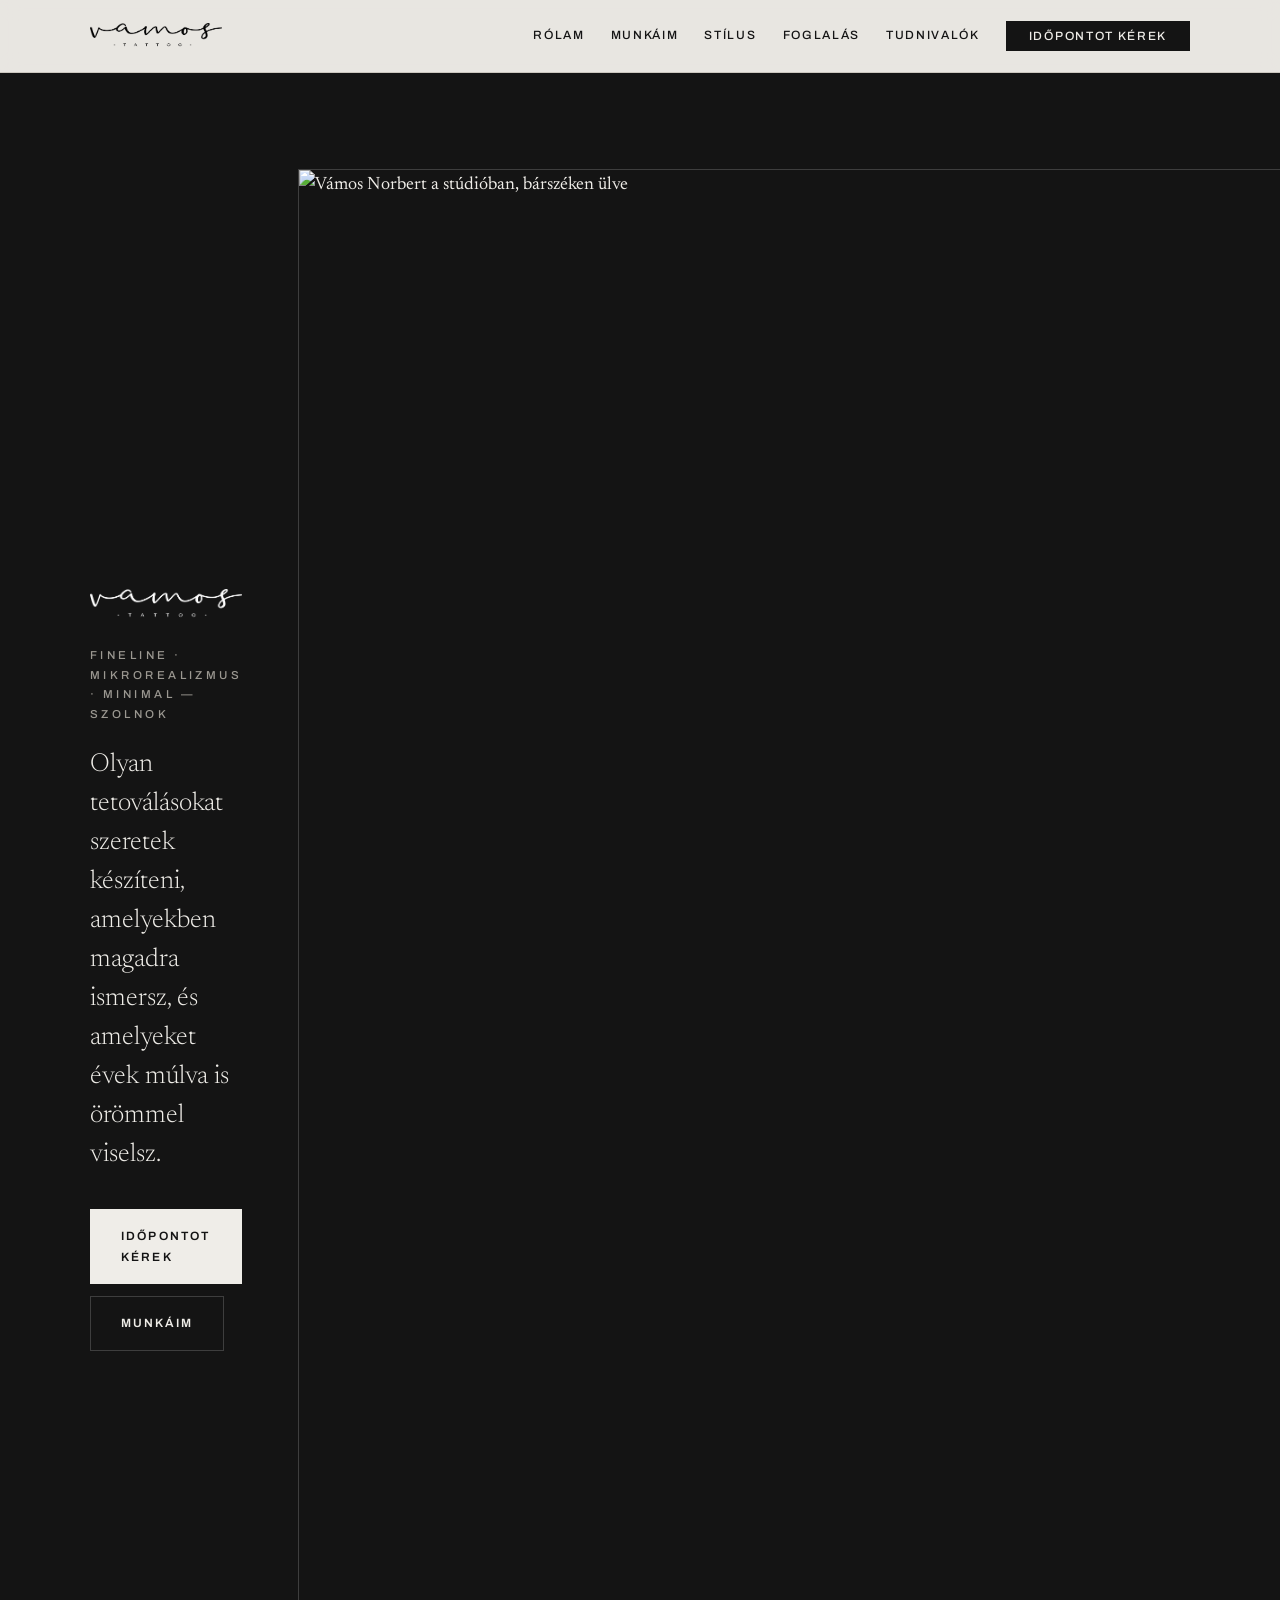
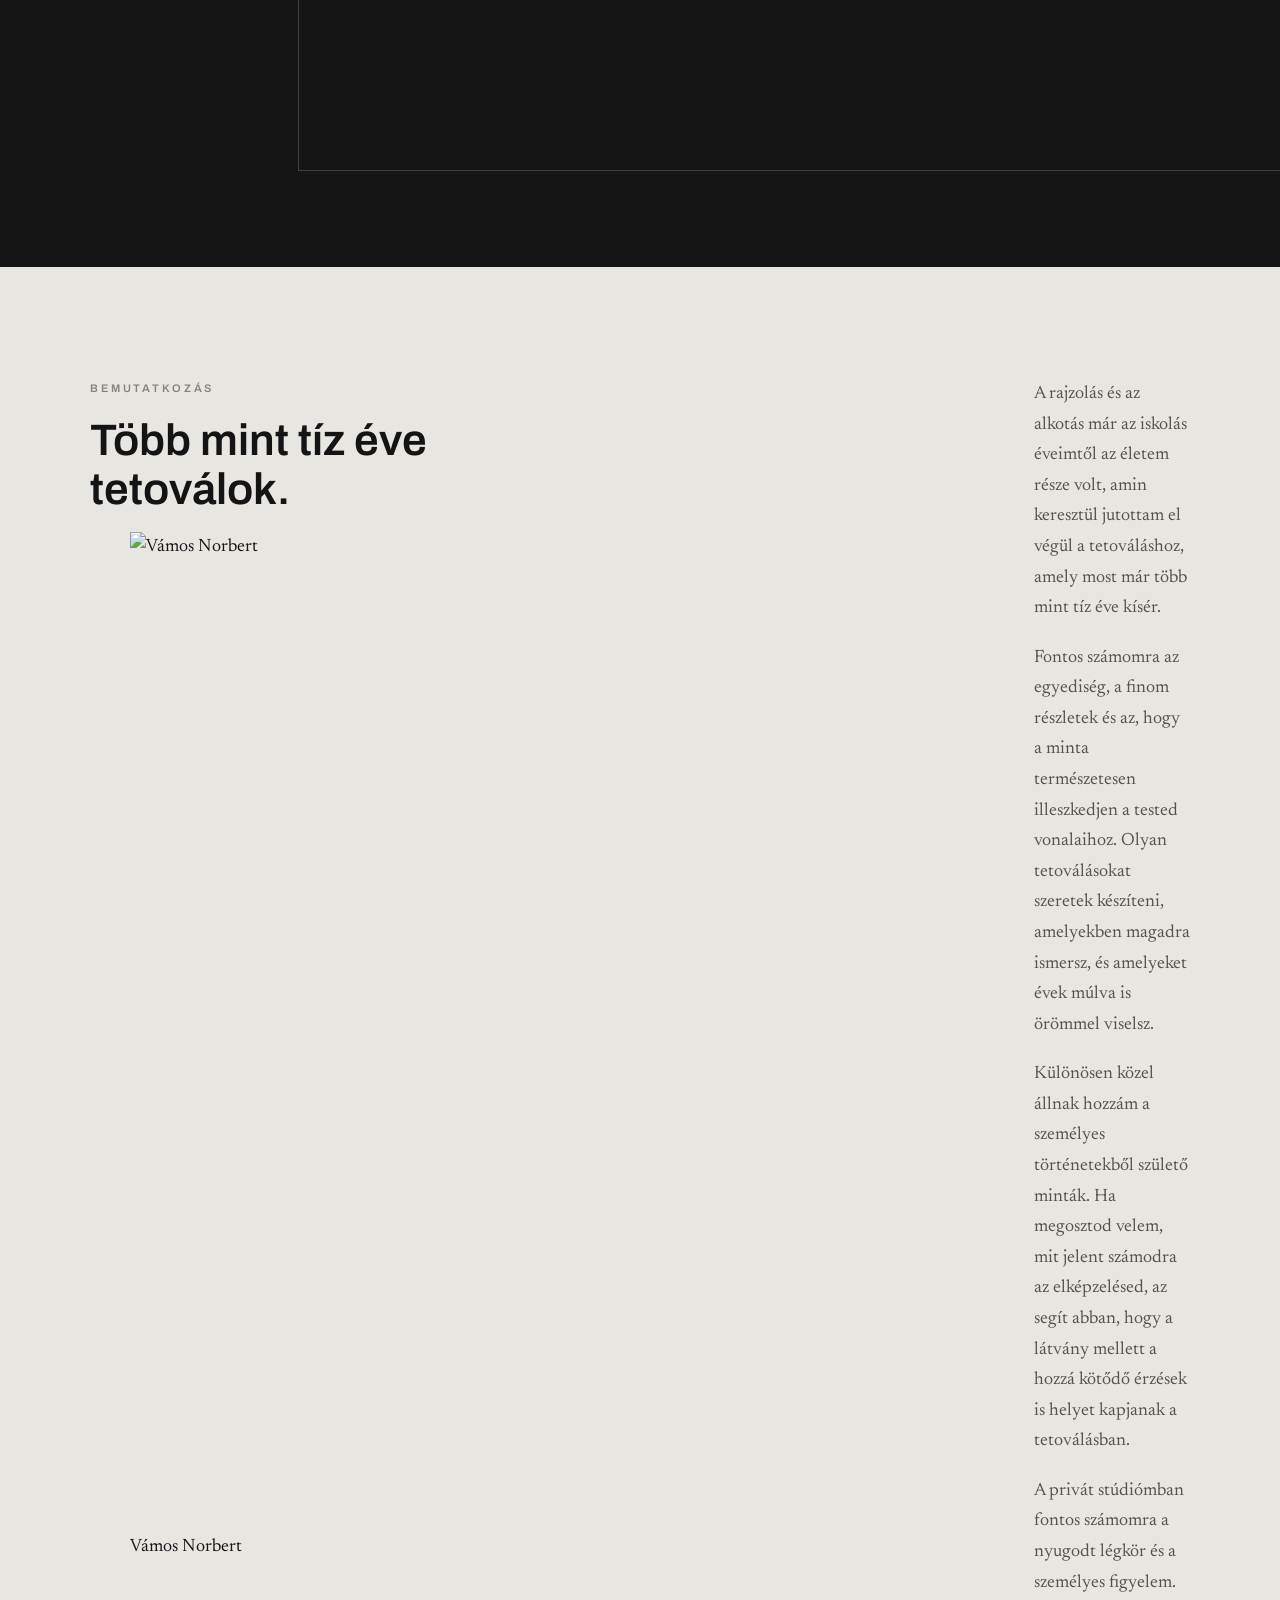
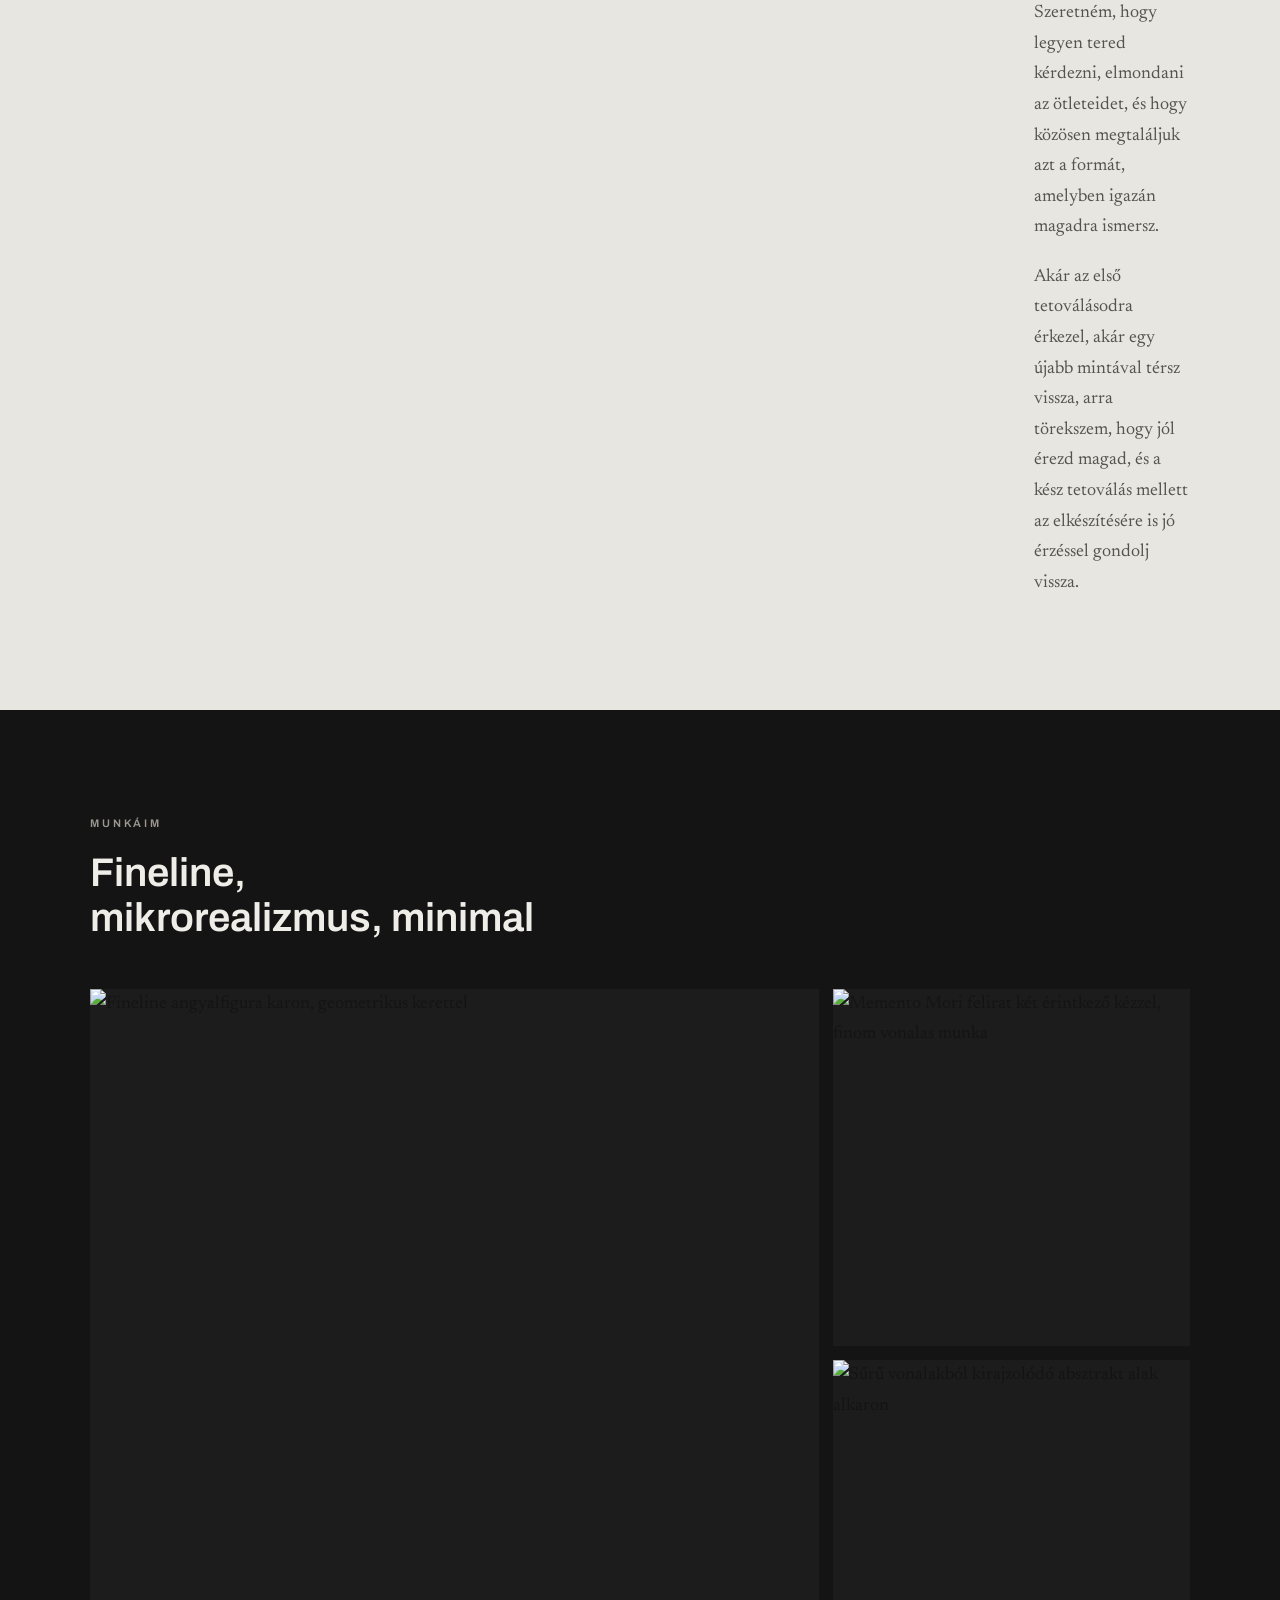
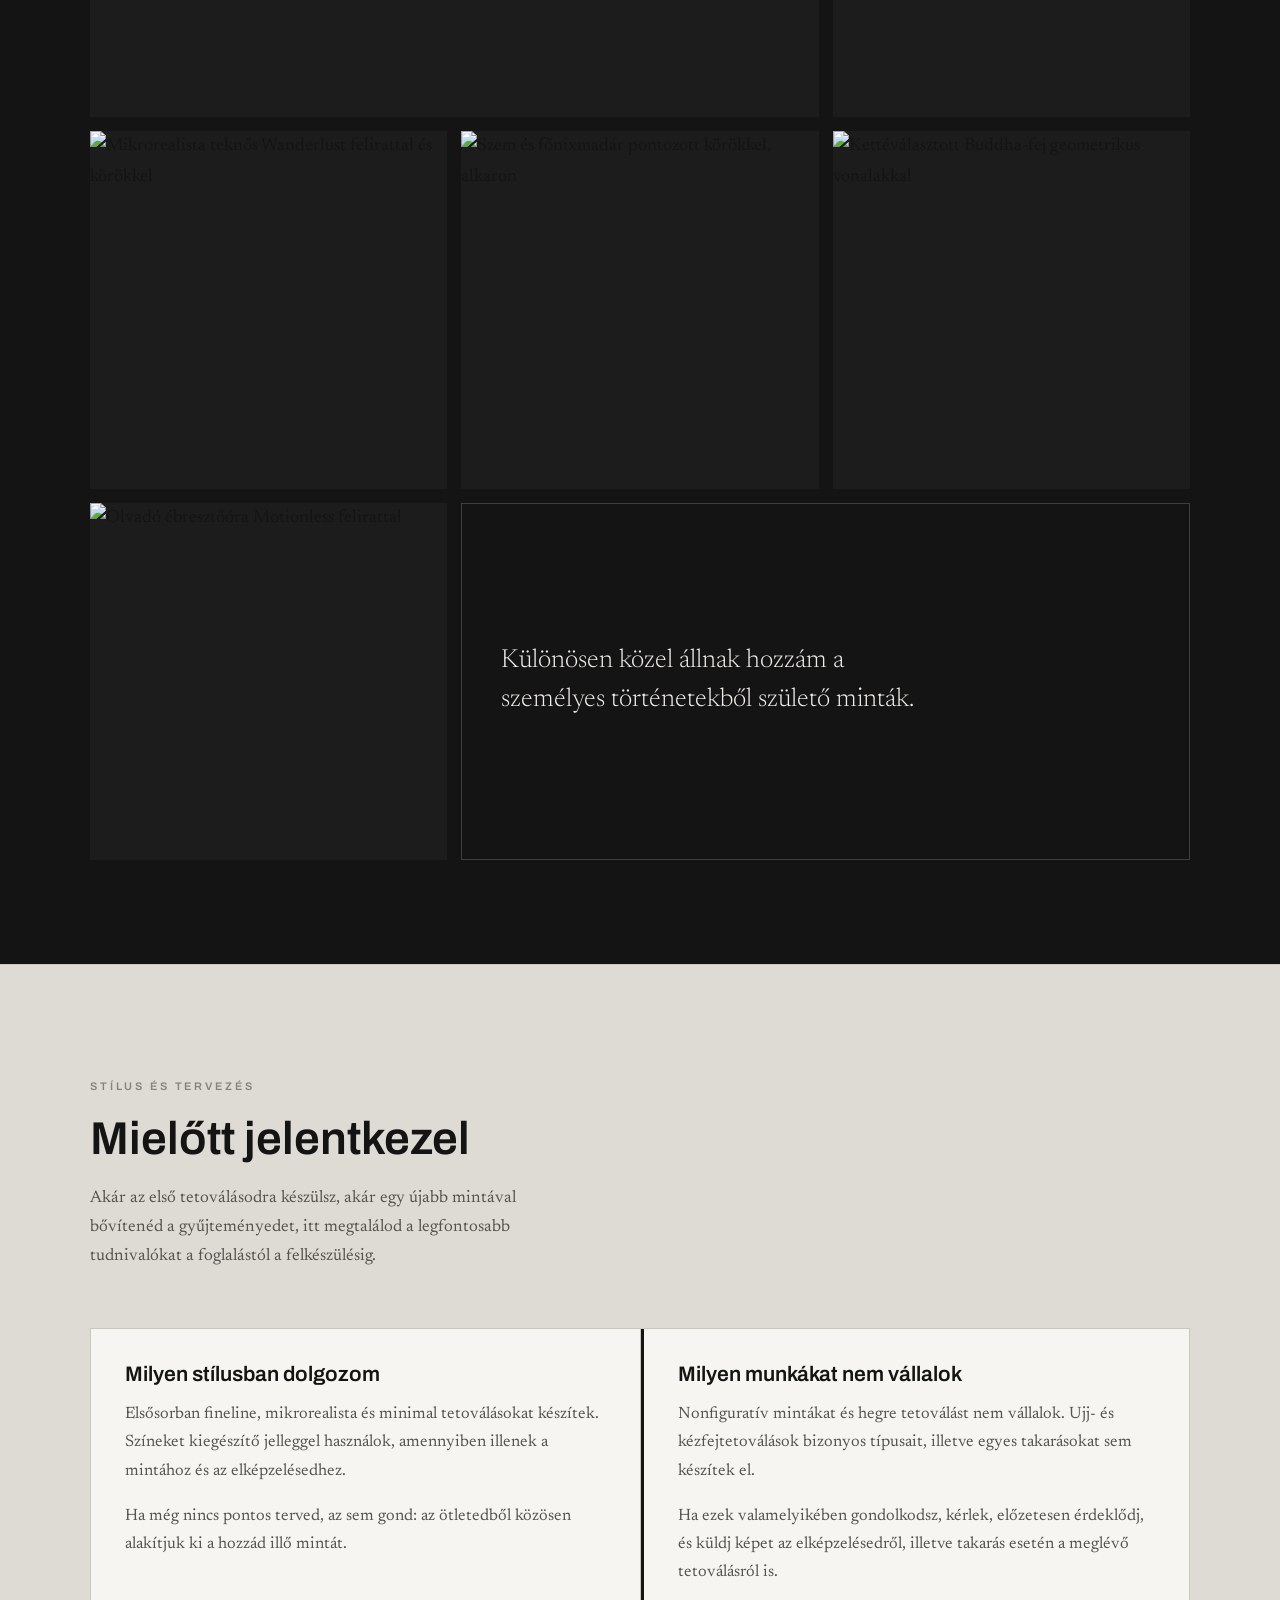
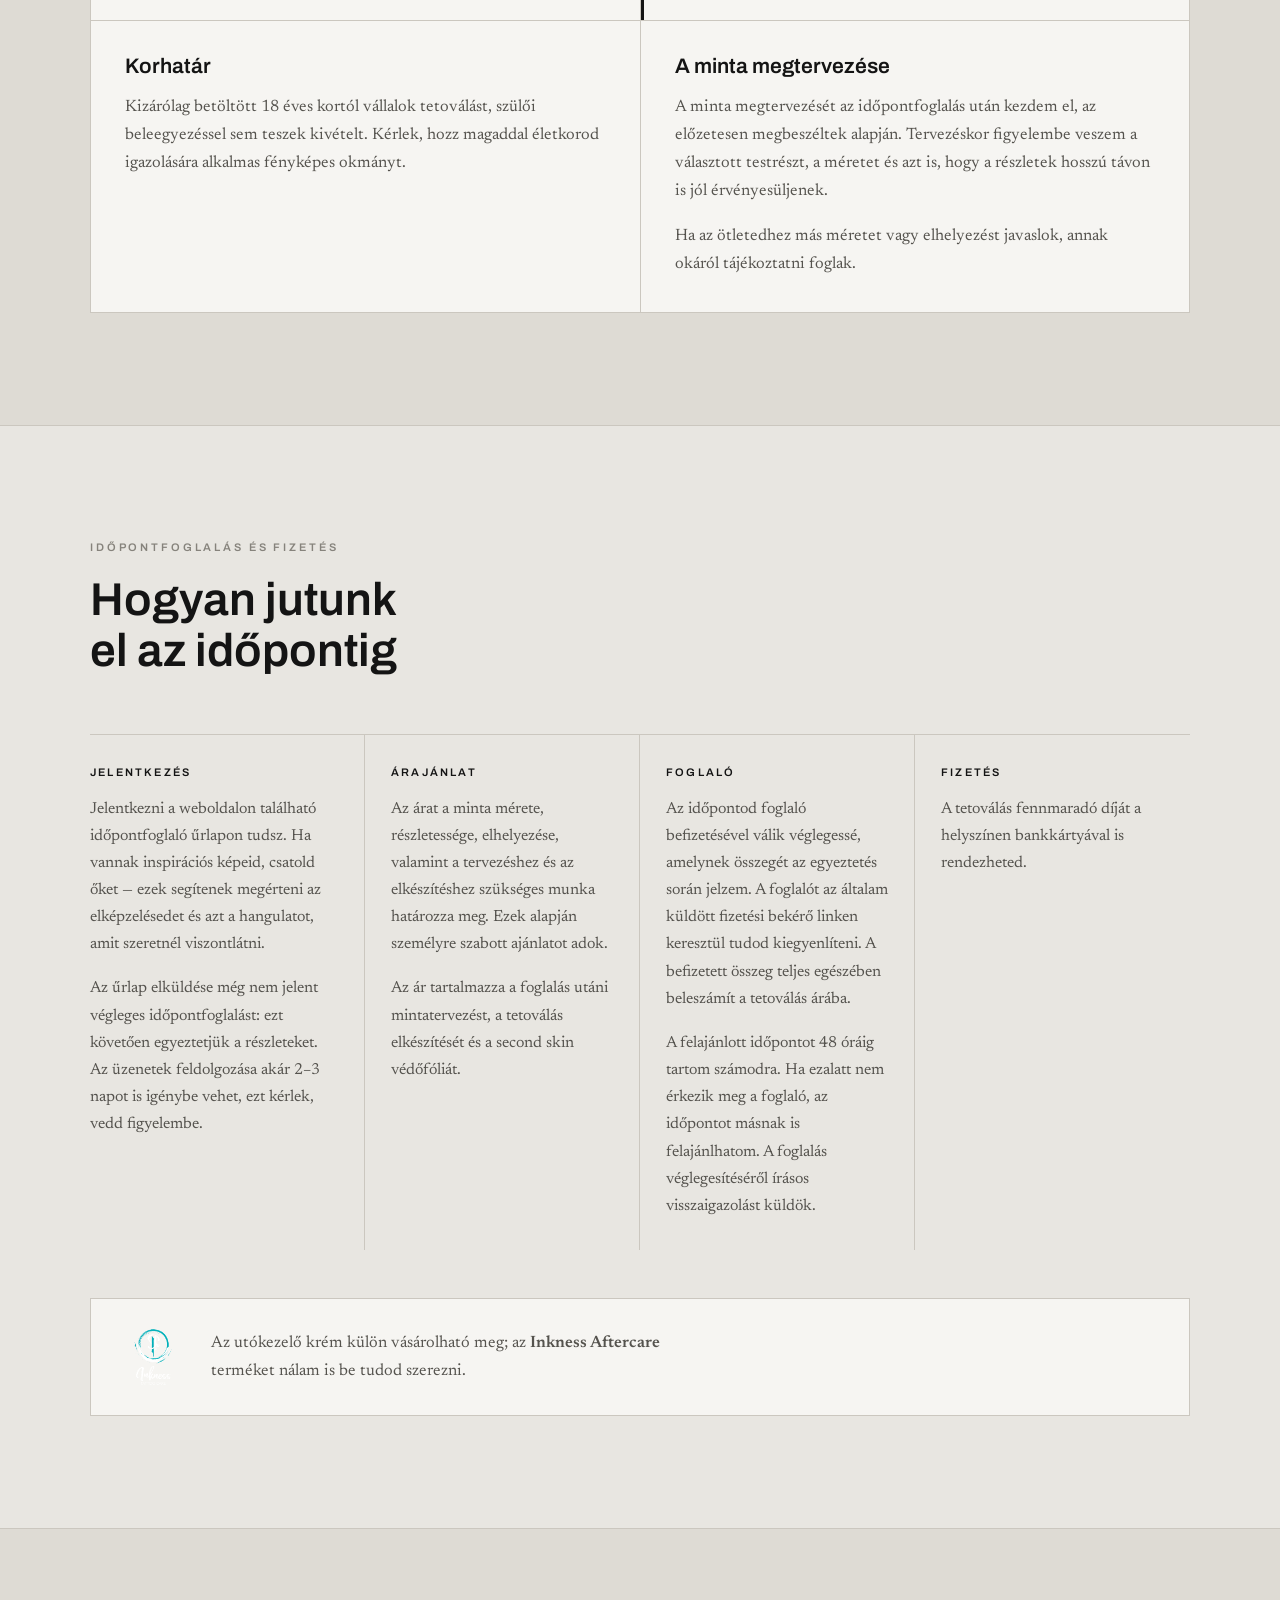
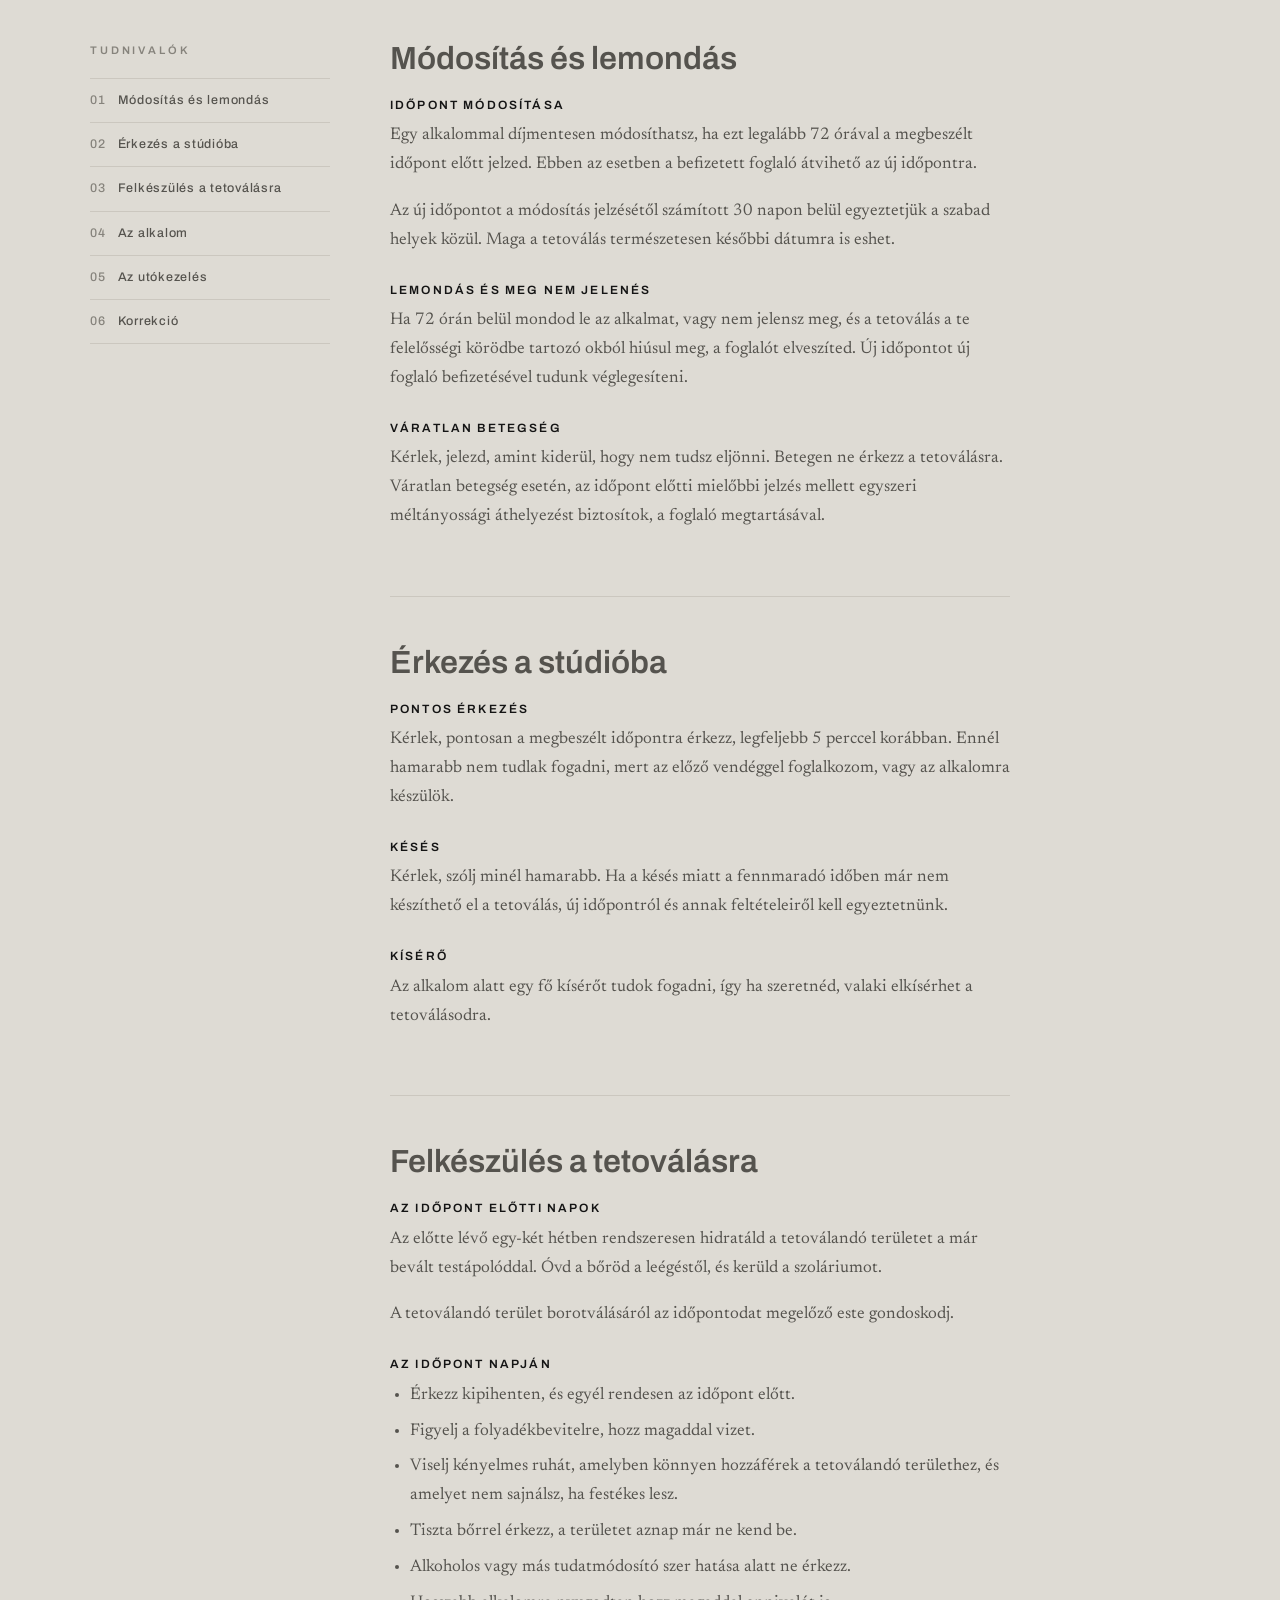
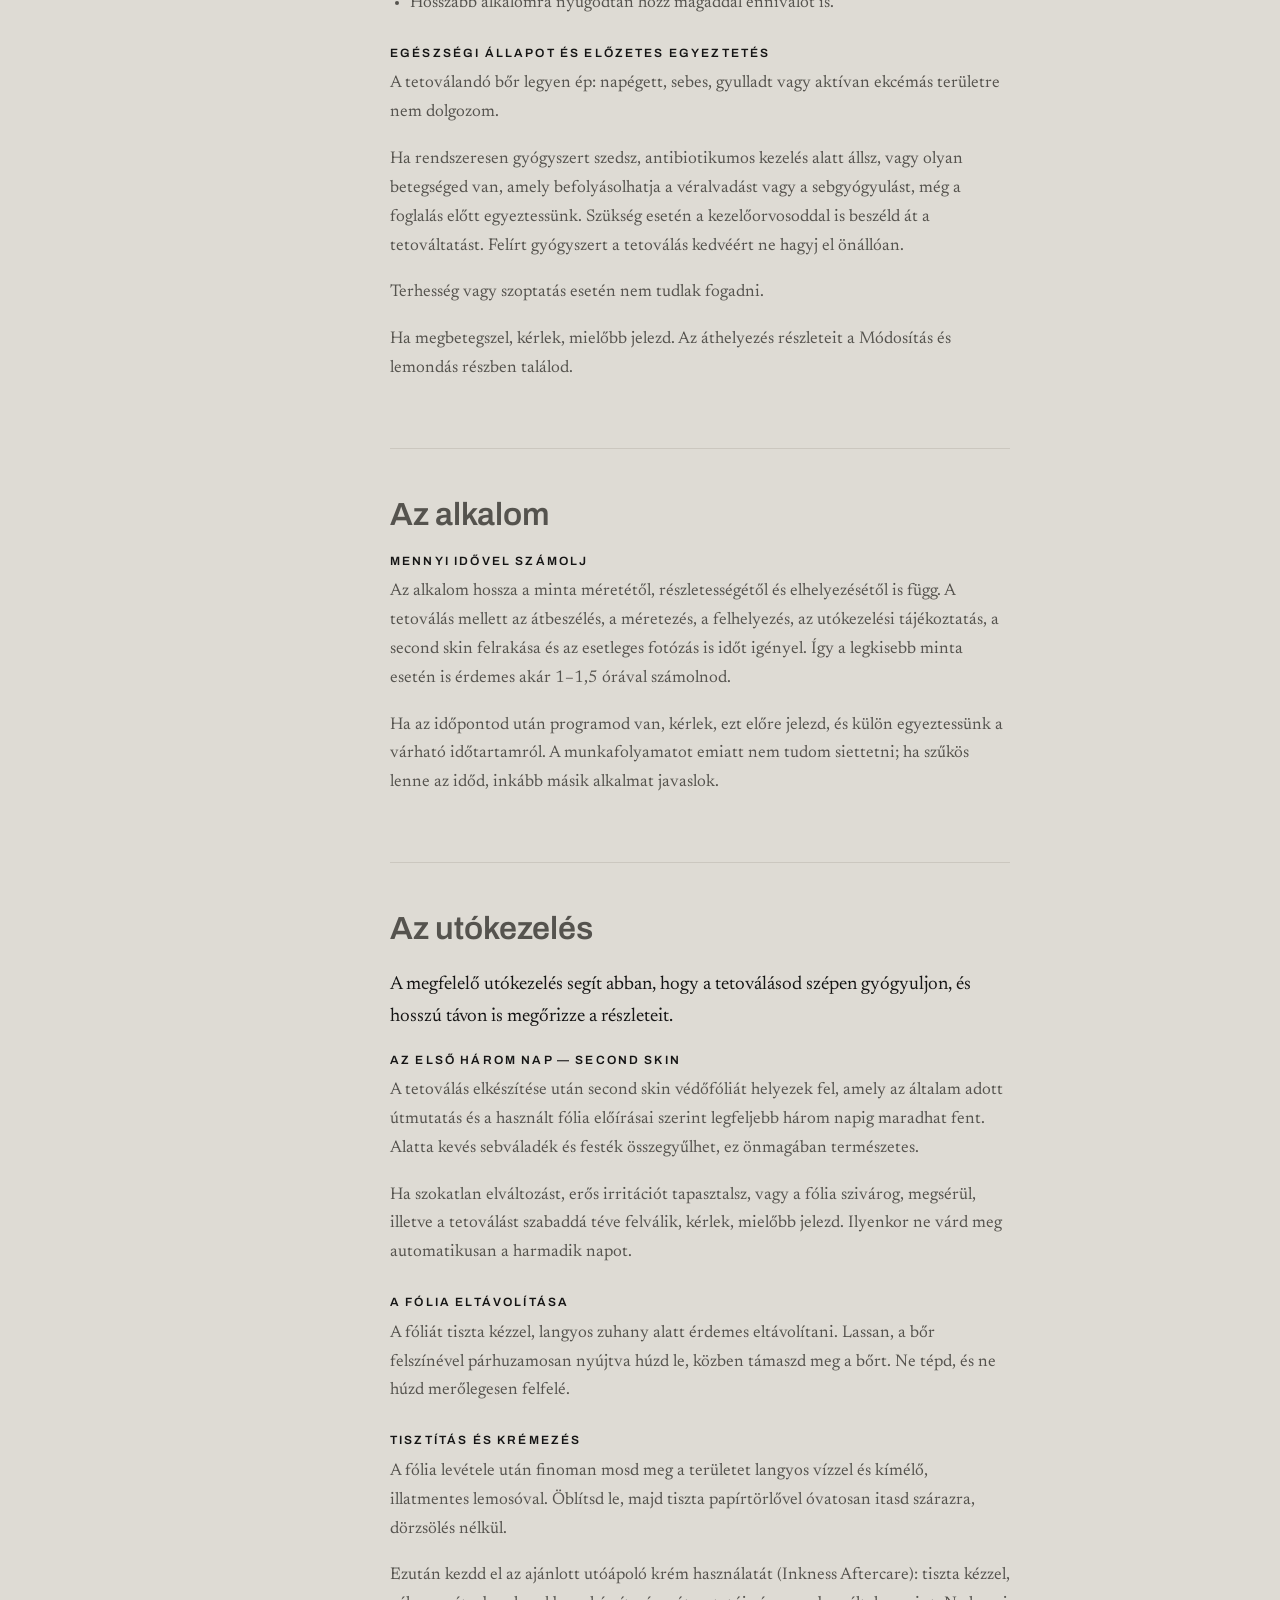
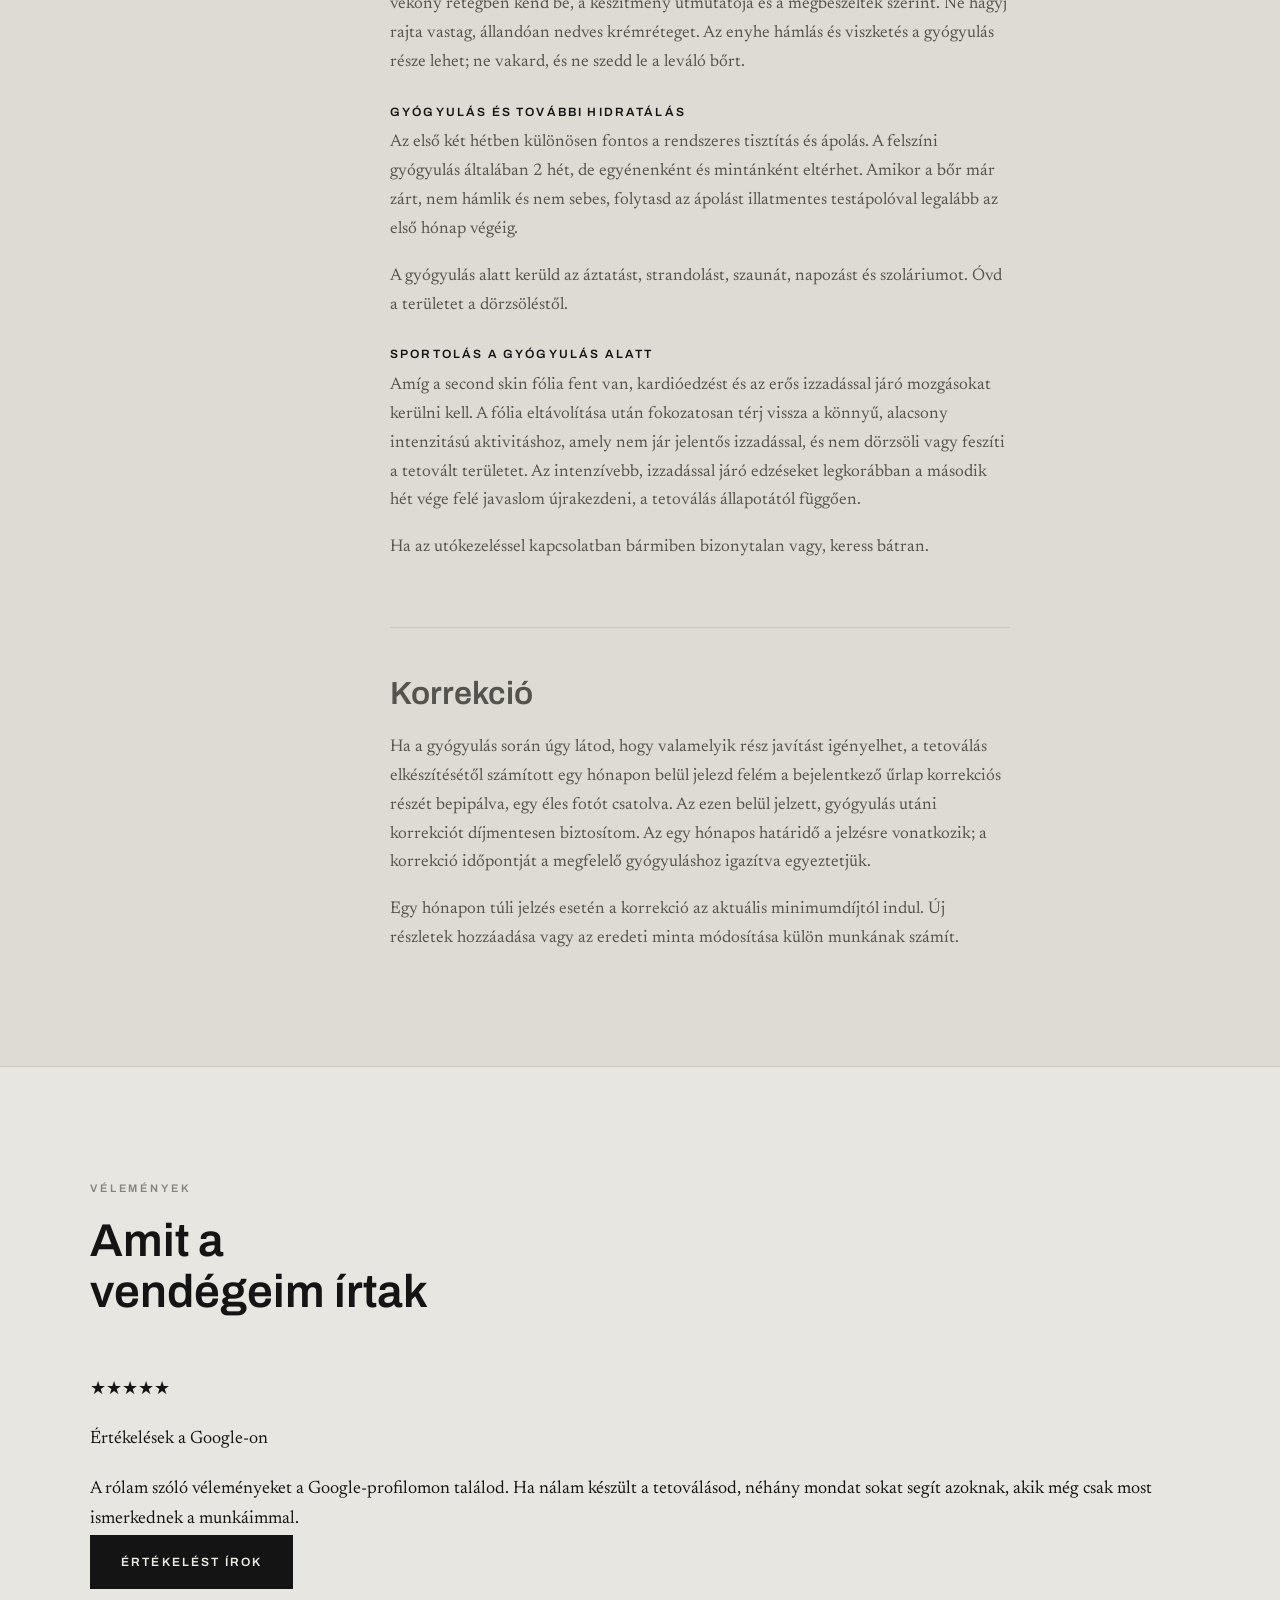
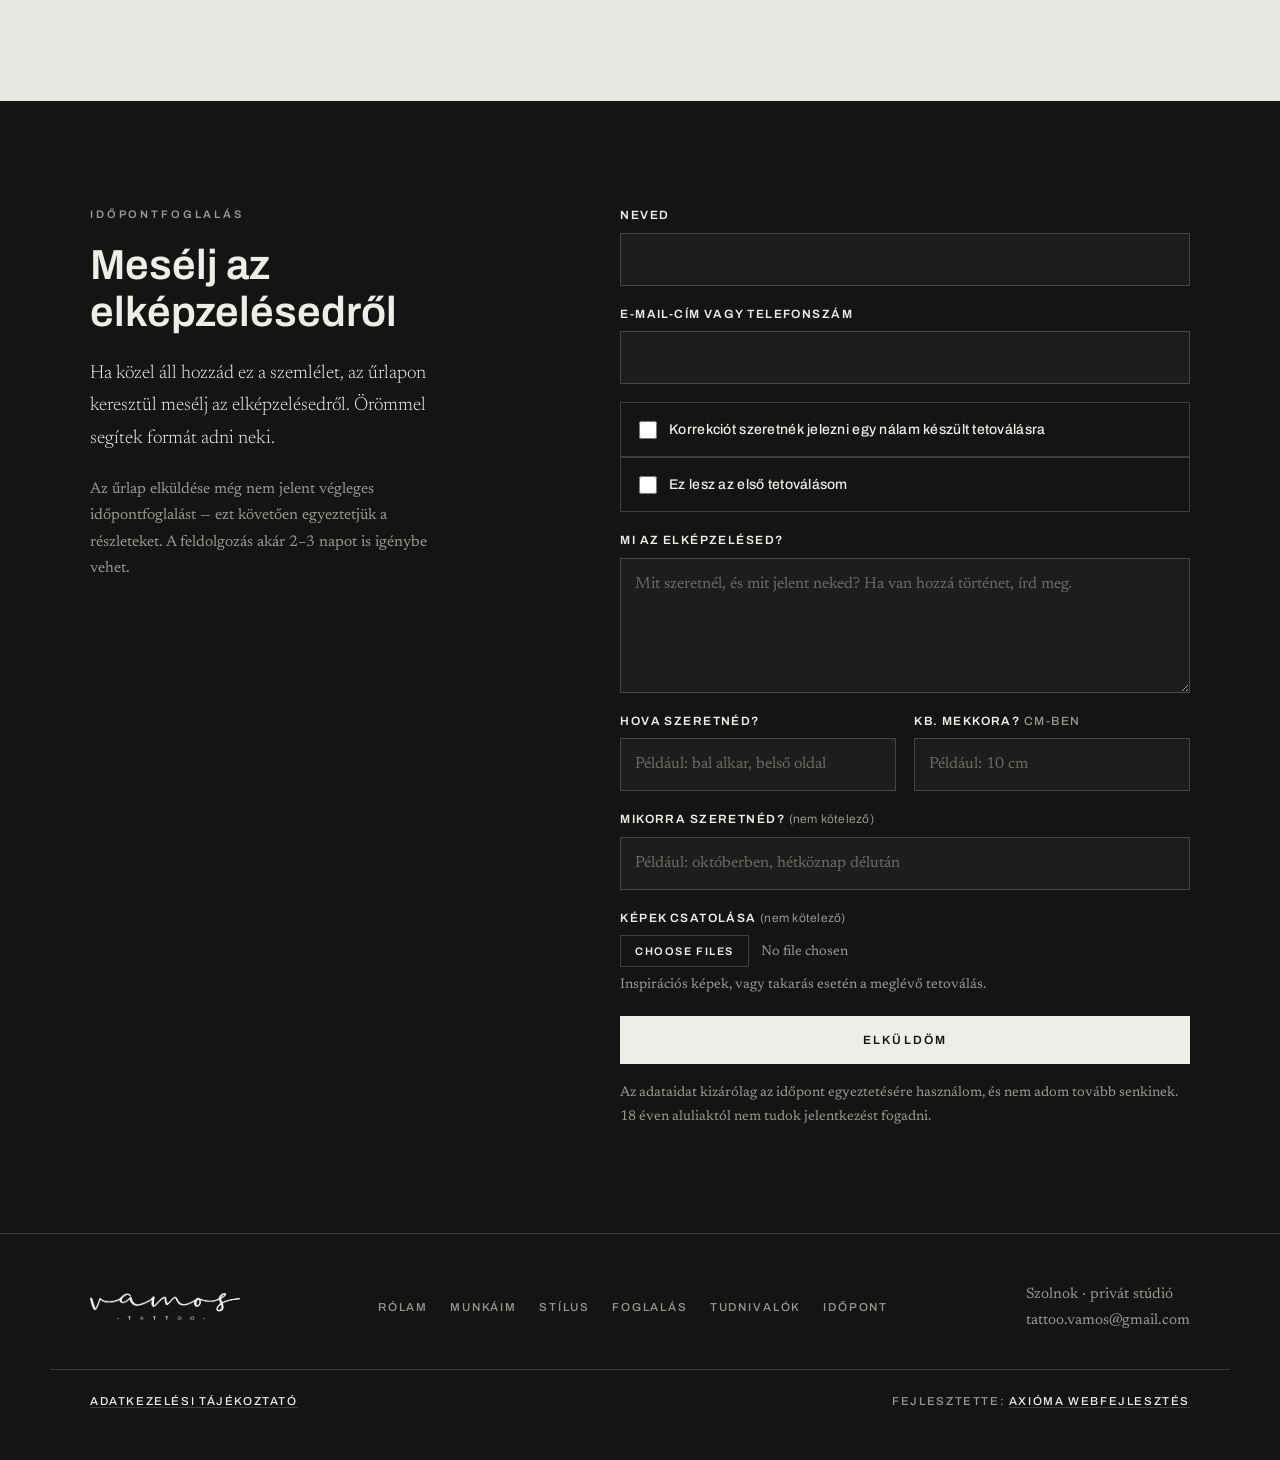
==== commit cd437ecb: "Update index.html" ====
--- a/index.html
+++ b/index.html
@@ -60,7 +60,9 @@
         </p>
       </div>
       <figure class="hero-p">
-        <span class="slot">Műtermi kép<br><i>ide kerül a fotód</i></span>
+        <img src="assets/studio/norbert-hero.jpg"
+             alt="Vámos Norbert a stúdióban, bárszéken ülve"
+             width="1200" height="1600" fetchpriority="high">
       </figure>
     </div>
   </section>
@@ -70,6 +72,11 @@
       <div class="two-l">
         <p class="eyebrow">Bemutatkozás</p>
         <h2>Több mint tíz éve<br>tetoválok.</h2>
+        <figure class="portre">
+          <img src="assets/studio/norbert-portre.jpg" alt="Vámos Norbert"
+               width="800" height="1000" loading="lazy">
+          <figcaption>Vámos Norbert</figcaption>
+        </figure>
       </div>
       <div class="two-r prose">
         <p>
@@ -113,14 +120,14 @@
     </div>
     <div class="wrap gal">
       <figure class="g g-hero">
-        <img src="assets/gallery/01-angyal.jpg" alt="Fineline angyalfigura karon, geometrikus kerettel" width="1400" height="1400" loading="lazy">
+        <img src="assets/gallery-web/01-angyal.jpg" alt="Fineline angyalfigura karon, geometrikus kerettel" width="1400" height="1400" loading="lazy">
       </figure>
-      <figure class="g"><img src="assets/gallery/02-memento-mori.jpg" alt="Memento Mori felirat két érintkező kézzel, finom vonalas munka" width="1400" height="1400" loading="lazy"></figure>
-      <figure class="g"><img src="assets/gallery/03-vonalas.jpg" alt="Sűrű vonalakból kirajzolódó absztrakt alak alkaron" width="1400" height="1400" loading="lazy"></figure>
-      <figure class="g"><img src="assets/gallery/04-teknos-wanderlust.jpg" alt="Mikrorealista teknős Wanderlust felirattal és körökkel" width="1400" height="1400" loading="lazy"></figure>
-      <figure class="g"><img src="assets/gallery/05-szem-fonix.jpg" alt="Szem és főnixmadár pontozott körökkel, alkaron" width="1400" height="1400" loading="lazy"></figure>
-      <figure class="g"><img src="assets/gallery/06-buddha.jpg" alt="Kettéválasztott Buddha-fej geometrikus vonalakkal" width="1400" height="1400" loading="lazy"></figure>
-      <figure class="g"><img src="assets/gallery/07-ora-motionless.jpg" alt="Olvadó ébresztőóra Motionless felirattal" width="1400" height="1400" loading="lazy"></figure>
+      <figure class="g"><img src="assets/gallery-web/02-memento-mori.jpg" alt="Memento Mori felirat két érintkező kézzel, finom vonalas munka" width="1400" height="1400" loading="lazy"></figure>
+      <figure class="g"><img src="assets/gallery-web/03-vonalas.jpg" alt="Sűrű vonalakból kirajzolódó absztrakt alak alkaron" width="1400" height="1400" loading="lazy"></figure>
+      <figure class="g"><img src="assets/gallery-web/04-teknos-wanderlust.jpg" alt="Mikrorealista teknős Wanderlust felirattal és körökkel" width="1400" height="1400" loading="lazy"></figure>
+      <figure class="g"><img src="assets/gallery-web/05-szem-fonix.jpg" alt="Szem és főnixmadár pontozott körökkel, alkaron" width="1400" height="1400" loading="lazy"></figure>
+      <figure class="g"><img src="assets/gallery-web/06-buddha.jpg" alt="Kettéválasztott Buddha-fej geometrikus vonalakkal" width="1400" height="1400" loading="lazy"></figure>
+      <figure class="g"><img src="assets/gallery-web/07-ora-motionless.jpg" alt="Olvadó ébresztőóra Motionless felirattal" width="1400" height="1400" loading="lazy"></figure>
       <blockquote class="g-note">
         <p>
           Különösen közel állnak hozzám a személyes történetekből születő
@@ -480,10 +487,32 @@
         <p class="eyebrow">Vélemények</p>
         <h2>Amit a vendégeim írtak</h2>
       </header>
-      <div class="rev-slot">
-        <p>Ide kerülnek a Google-értékelések.</p>
-        <p class="rev-n">A Google-profil linkjére várok — utána a valódi értékelések jelennek meg itt.</p>
-      </div>
+
+      <div class="rev">
+        <div class="rev-t">
+          <p class="rev-st" aria-hidden="true">★★★★★</p>
+          <p class="rev-h">Értékelések a Google-on</p>
+          <p class="rev-x">
+            A rólam szóló véleményeket a Google-profilomon találod. Ha nálam
+            készült a tetoválásod, néhány mondat sokat segít azoknak, akik még
+            csak most ismerkednek a munkáimmal.
+          </p>
+        </div>
+        <p class="rev-b">
+          <a class="btn btn-l" href="https://g.page/r/CZ-XETu7AiRvEAE/review"
+             target="_blank" rel="noopener">Értékelést írok</a>
+        </p>
+      </div>
+
+      <!-- Ha Norbert küld 2–3 értékelést szó szerint, ide kerülnek idézetként:
+      <div class="revs">
+        <blockquote class="rev-q">
+          <p>Az értékelés szövege.</p>
+          <cite>Keresztnév · 2026</cite>
+        </blockquote>
+      </div>
+      -->
+
     </div>
   </section>
 
@@ -515,10 +544,25 @@
           <p class="err" data-for="f-el"></p>
         </div>
 
-        <div class="fld fld-chk">
-          <input id="f-korr" name="korrekcio" type="checkbox">
-          <label for="f-korr">Korrekciót szeretnék jelezni egy nálam készült tetoválásra</label>
-        </div>
+        <div class="chk-group">
+          <div class="fld fld-chk">
+            <input id="f-korr" name="korrekcio" type="checkbox">
+            <label for="f-korr">Korrekciót szeretnék jelezni egy nálam készült tetoválásra</label>
+          </div>
+          <div class="fld fld-chk">
+            <input id="f-elso" name="elso" type="checkbox">
+            <label for="f-elso">Ez lesz az első tetoválásom</label>
+          </div>
+        </div>
+        <p class="chk-note" id="note-korr" hidden>
+          Korrekciónál a fotó, a leírás és a lehetséges időpontok elegendők —
+          a testrészt és a méretet a meglévő tetoválásból látom, ezért azokat a
+          mezőket kikapcsoltam.
+        </p>
+        <p class="chk-note" id="note-elso" hidden>
+          Köszönöm, hogy jelezted. Az első alkalom előtt mindent részletesen
+          átbeszélünk, és nyugodtan kérdezz bármit — semmi sem túl apró.
+        </p>
 
         <div class="fld" id="fld-otlet">
           <label for="f-otlet">Mi az elképzelésed?</label>
--- a/assets/fonts.css
+++ b/assets/fonts.css
@@ -0,0 +1,39 @@
+/* Self-hosted webfonts — no third-party requests. */
+
+@font-face {
+  font-family: 'Archivo';
+  font-style: normal;
+  font-weight: 400 900;
+  font-stretch: 100%;
+  font-display: swap;
+  src: url(fonts/archivo-400-900-latin-ext.woff2) format('woff2');
+  unicode-range: U+0100-02BA, U+02BD-02C5, U+02C7-02CC, U+02CE-02D7, U+02DD-02FF, U+0304, U+0308, U+0329, U+1D00-1DBF, U+1E00-1E9F, U+1EF2-1EFF, U+2020, U+20A0-20AB, U+20AD-20C0, U+2113, U+2C60-2C7F, U+A720-A7FF;
+}
+
+@font-face {
+  font-family: 'Archivo';
+  font-style: normal;
+  font-weight: 400 900;
+  font-stretch: 100%;
+  font-display: swap;
+  src: url(fonts/archivo-400-900-latin.woff2) format('woff2');
+  unicode-range: U+0000-00FF, U+0131, U+0152-0153, U+02BB-02BC, U+02C6, U+02DA, U+02DC, U+0304, U+0308, U+0329, U+2000-206F, U+20AC, U+2122, U+2191, U+2193, U+2212, U+2215, U+FEFF, U+FFFD;
+}
+
+@font-face {
+  font-family: 'Newsreader';
+  font-style: normal;
+  font-weight: 300 600;
+  font-display: swap;
+  src: url(fonts/newsreader-300-600-latin-ext.woff2) format('woff2');
+  unicode-range: U+0100-02BA, U+02BD-02C5, U+02C7-02CC, U+02CE-02D7, U+02DD-02FF, U+0304, U+0308, U+0329, U+1D00-1DBF, U+1E00-1E9F, U+1EF2-1EFF, U+2020, U+20A0-20AB, U+20AD-20C0, U+2113, U+2C60-2C7F, U+A720-A7FF;
+}
+
+@font-face {
+  font-family: 'Newsreader';
+  font-style: normal;
+  font-weight: 300 600;
+  font-display: swap;
+  src: url(fonts/newsreader-300-600-latin.woff2) format('woff2');
+  unicode-range: U+0000-00FF, U+0131, U+0152-0153, U+02BB-02BC, U+02C6, U+02DA, U+02DC, U+0304, U+0308, U+0329, U+2000-206F, U+20AC, U+2122, U+2191, U+2193, U+2212, U+2215, U+FEFF, U+FFFD;
+}
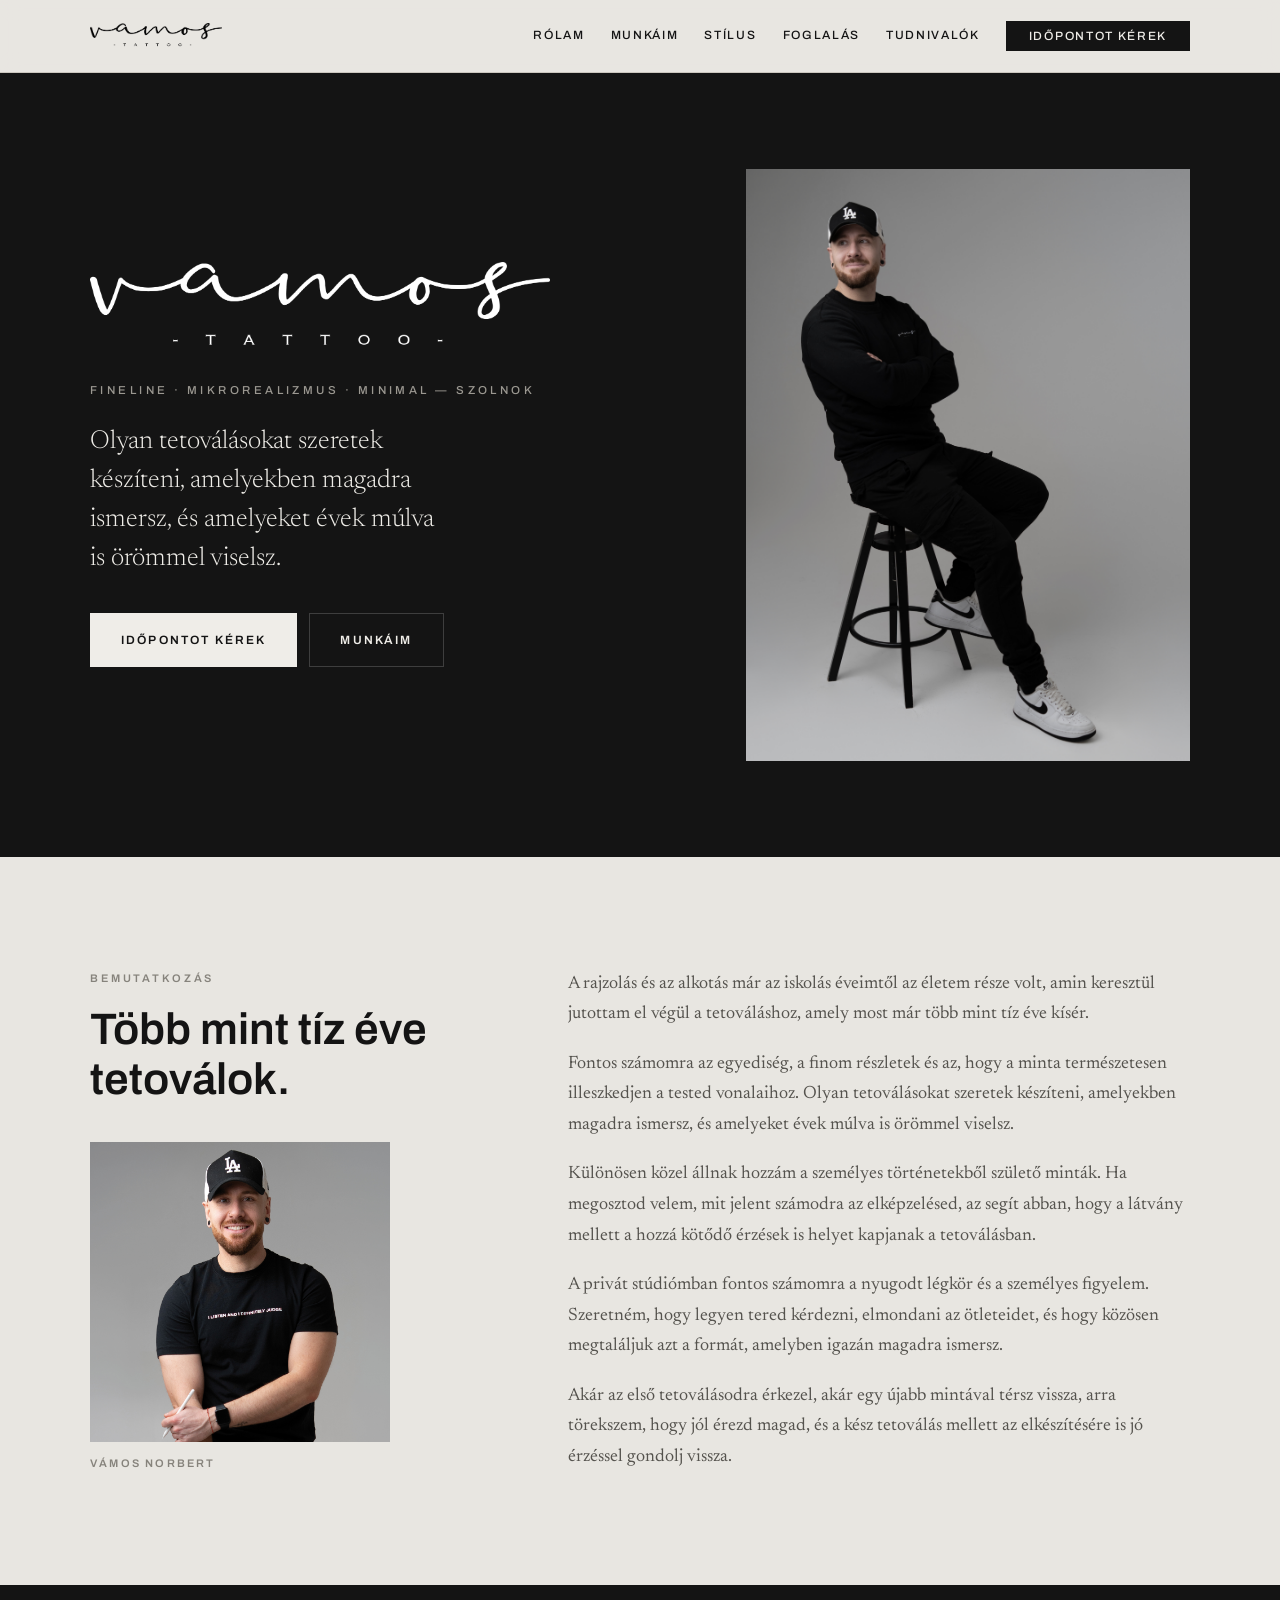
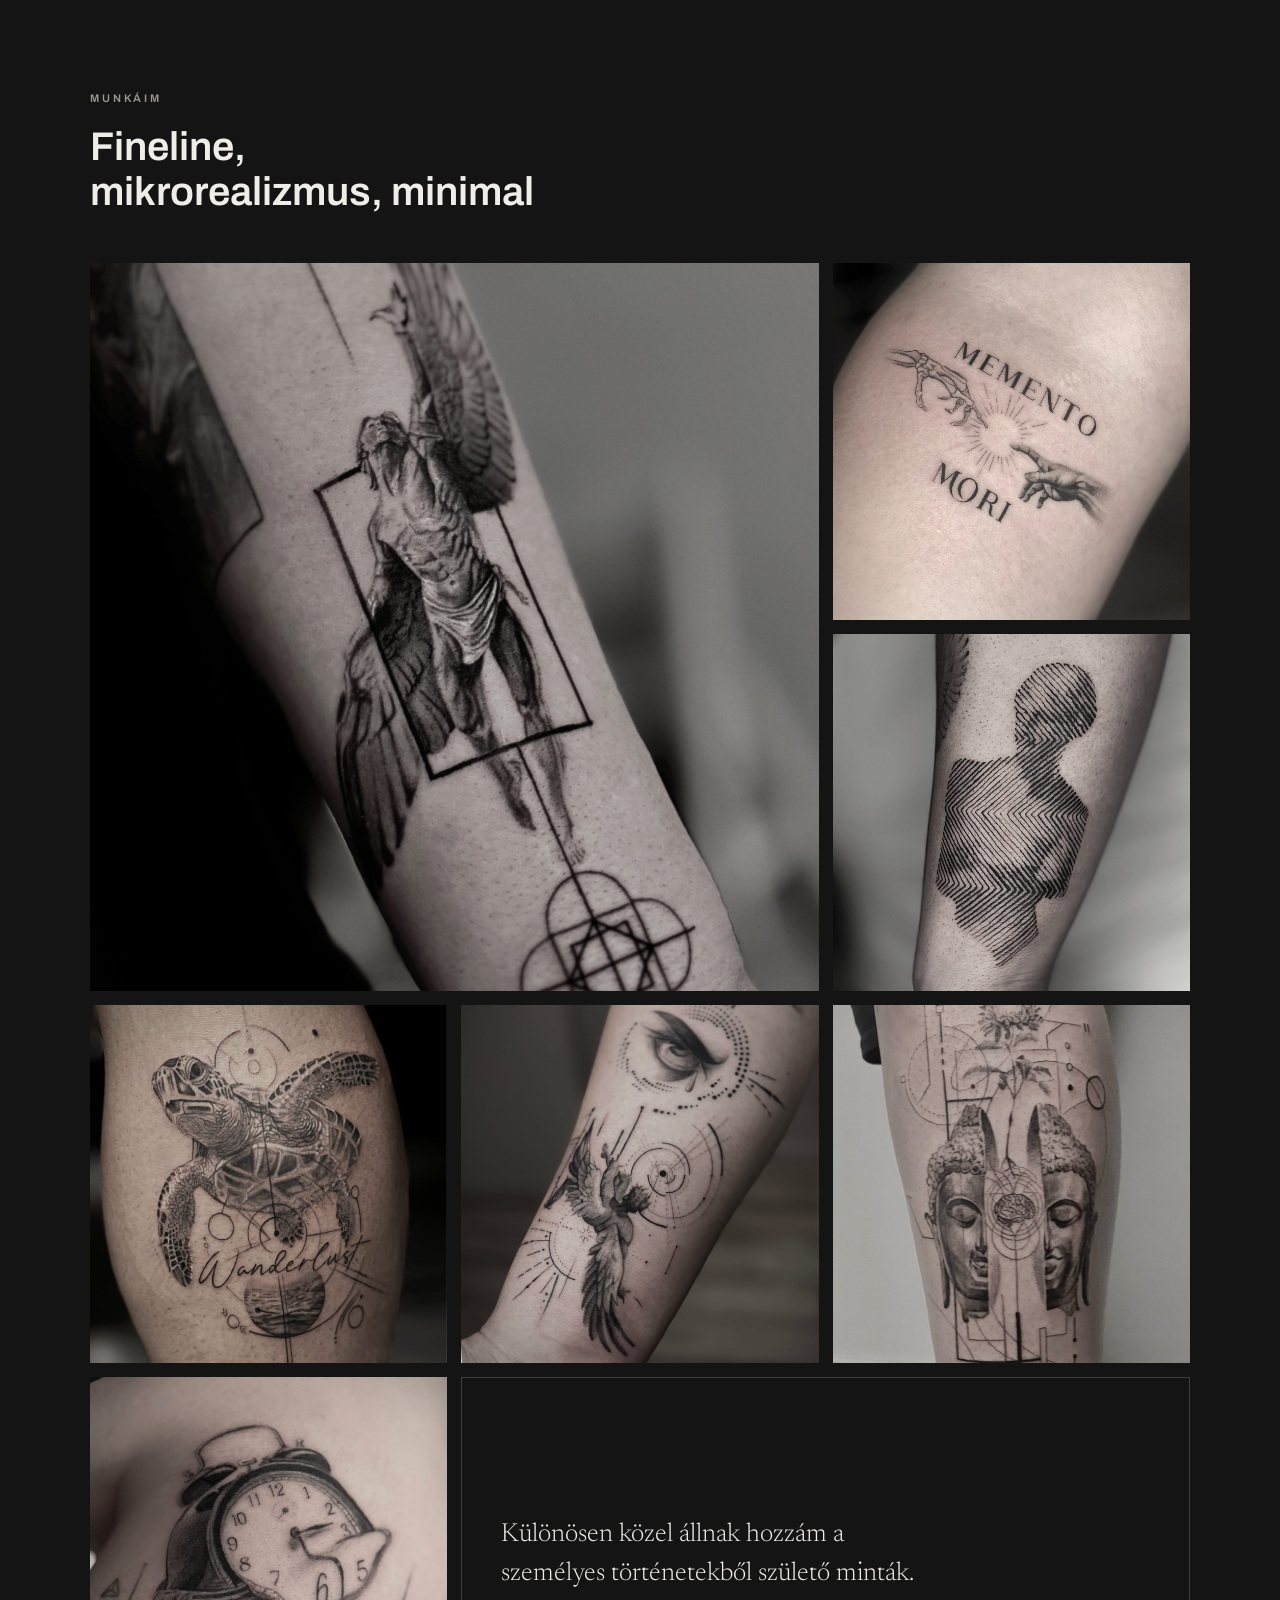
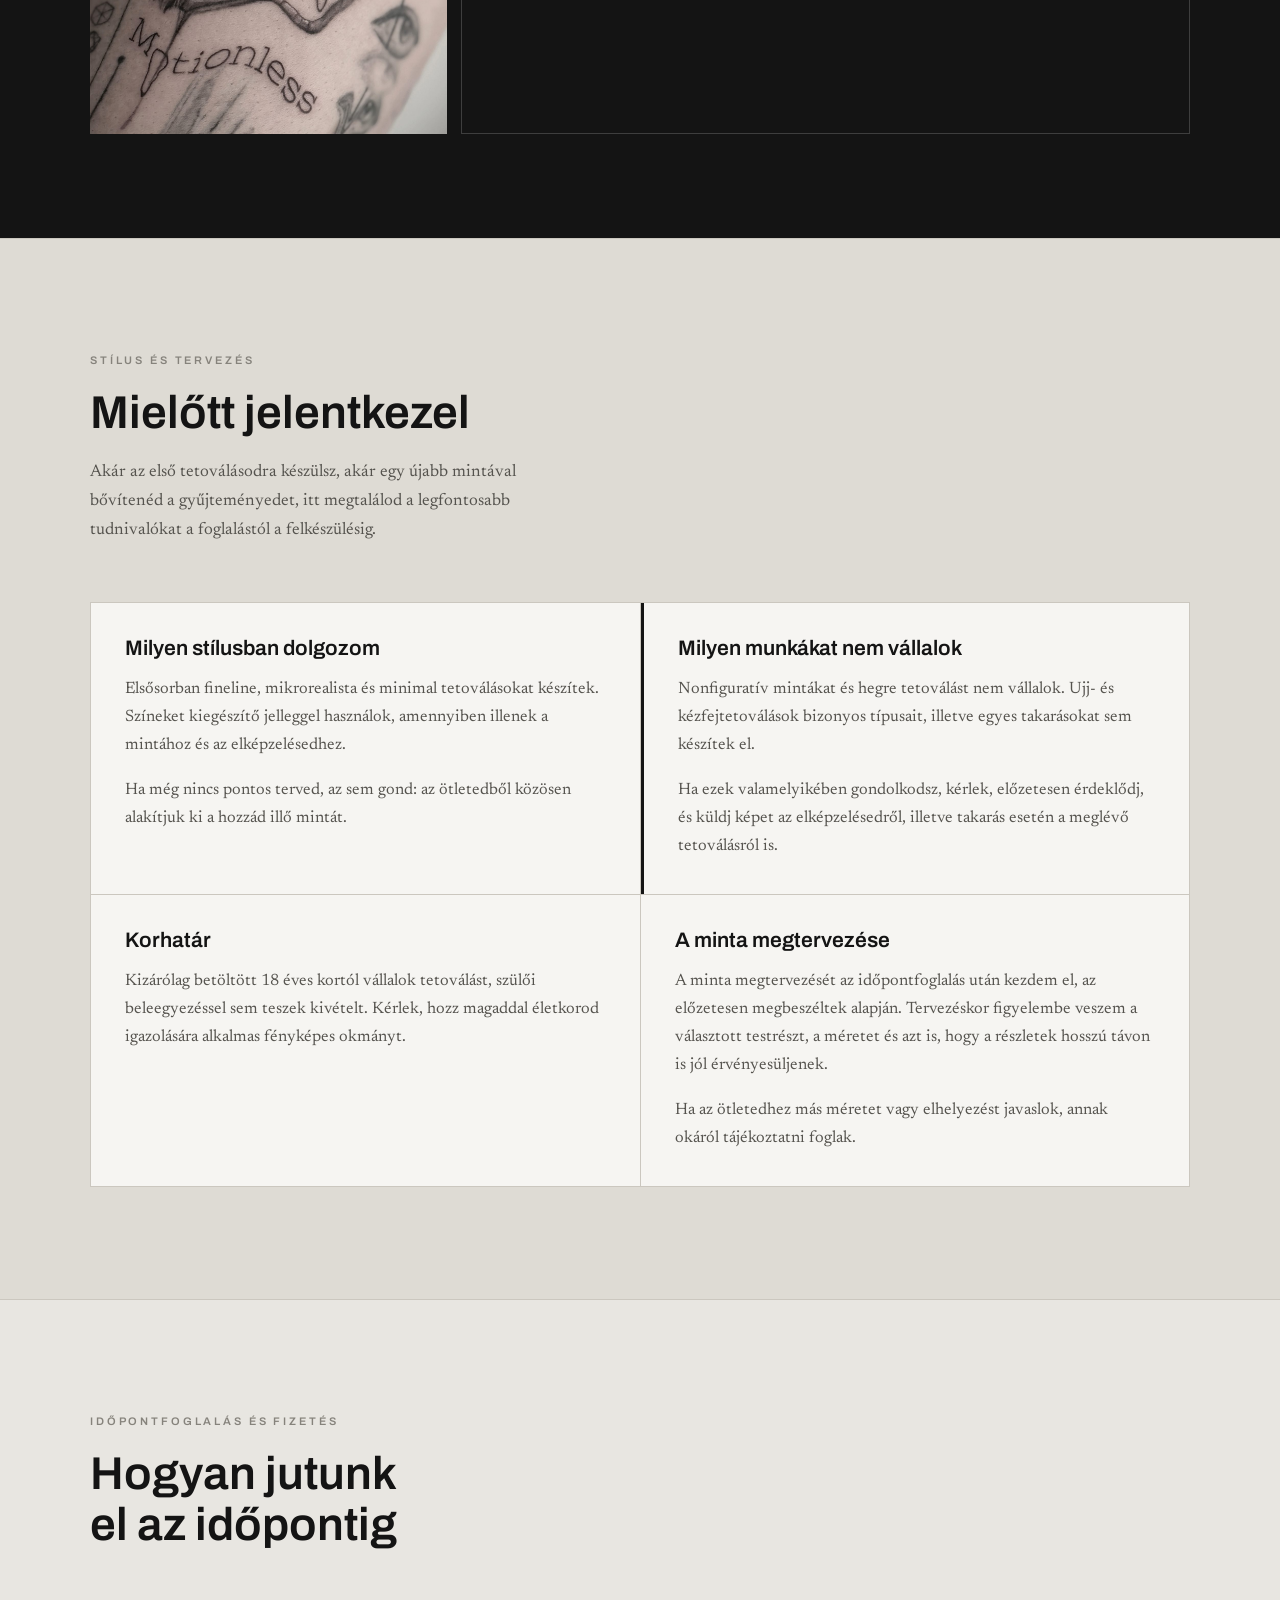
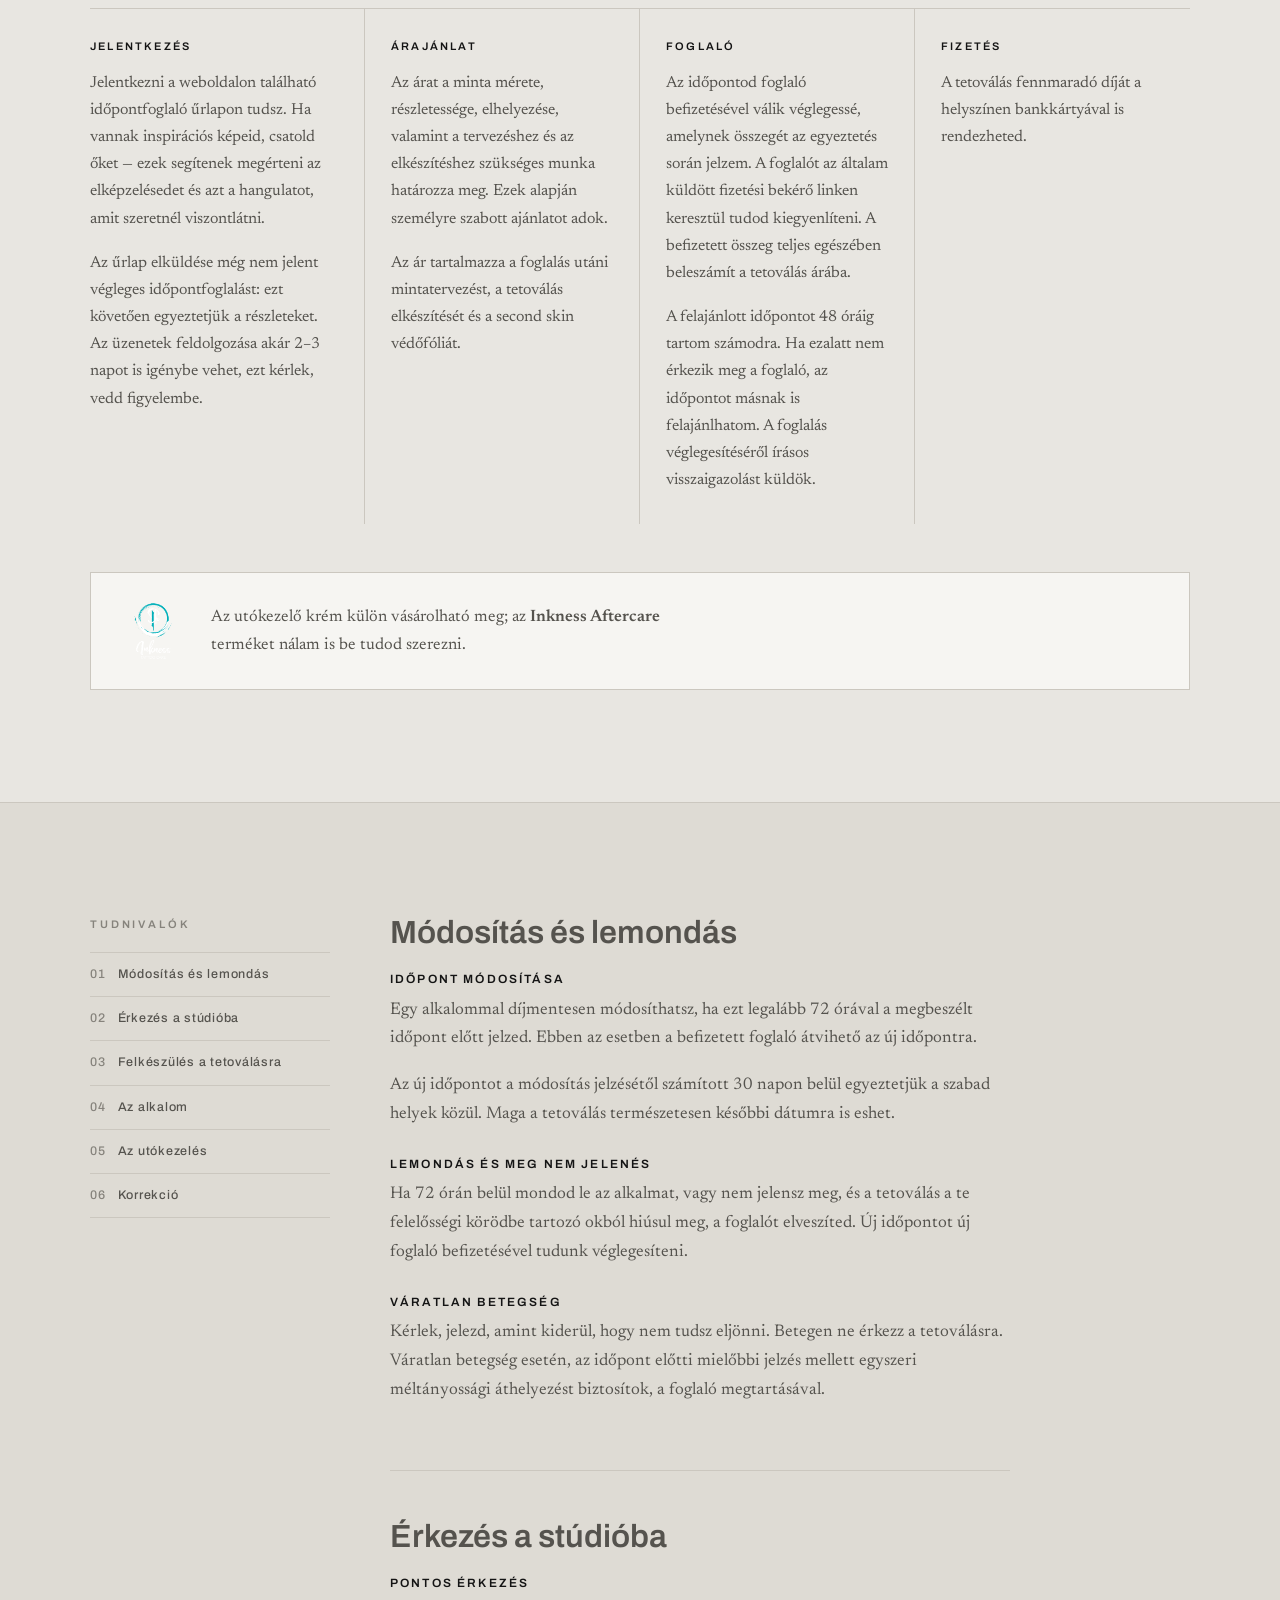
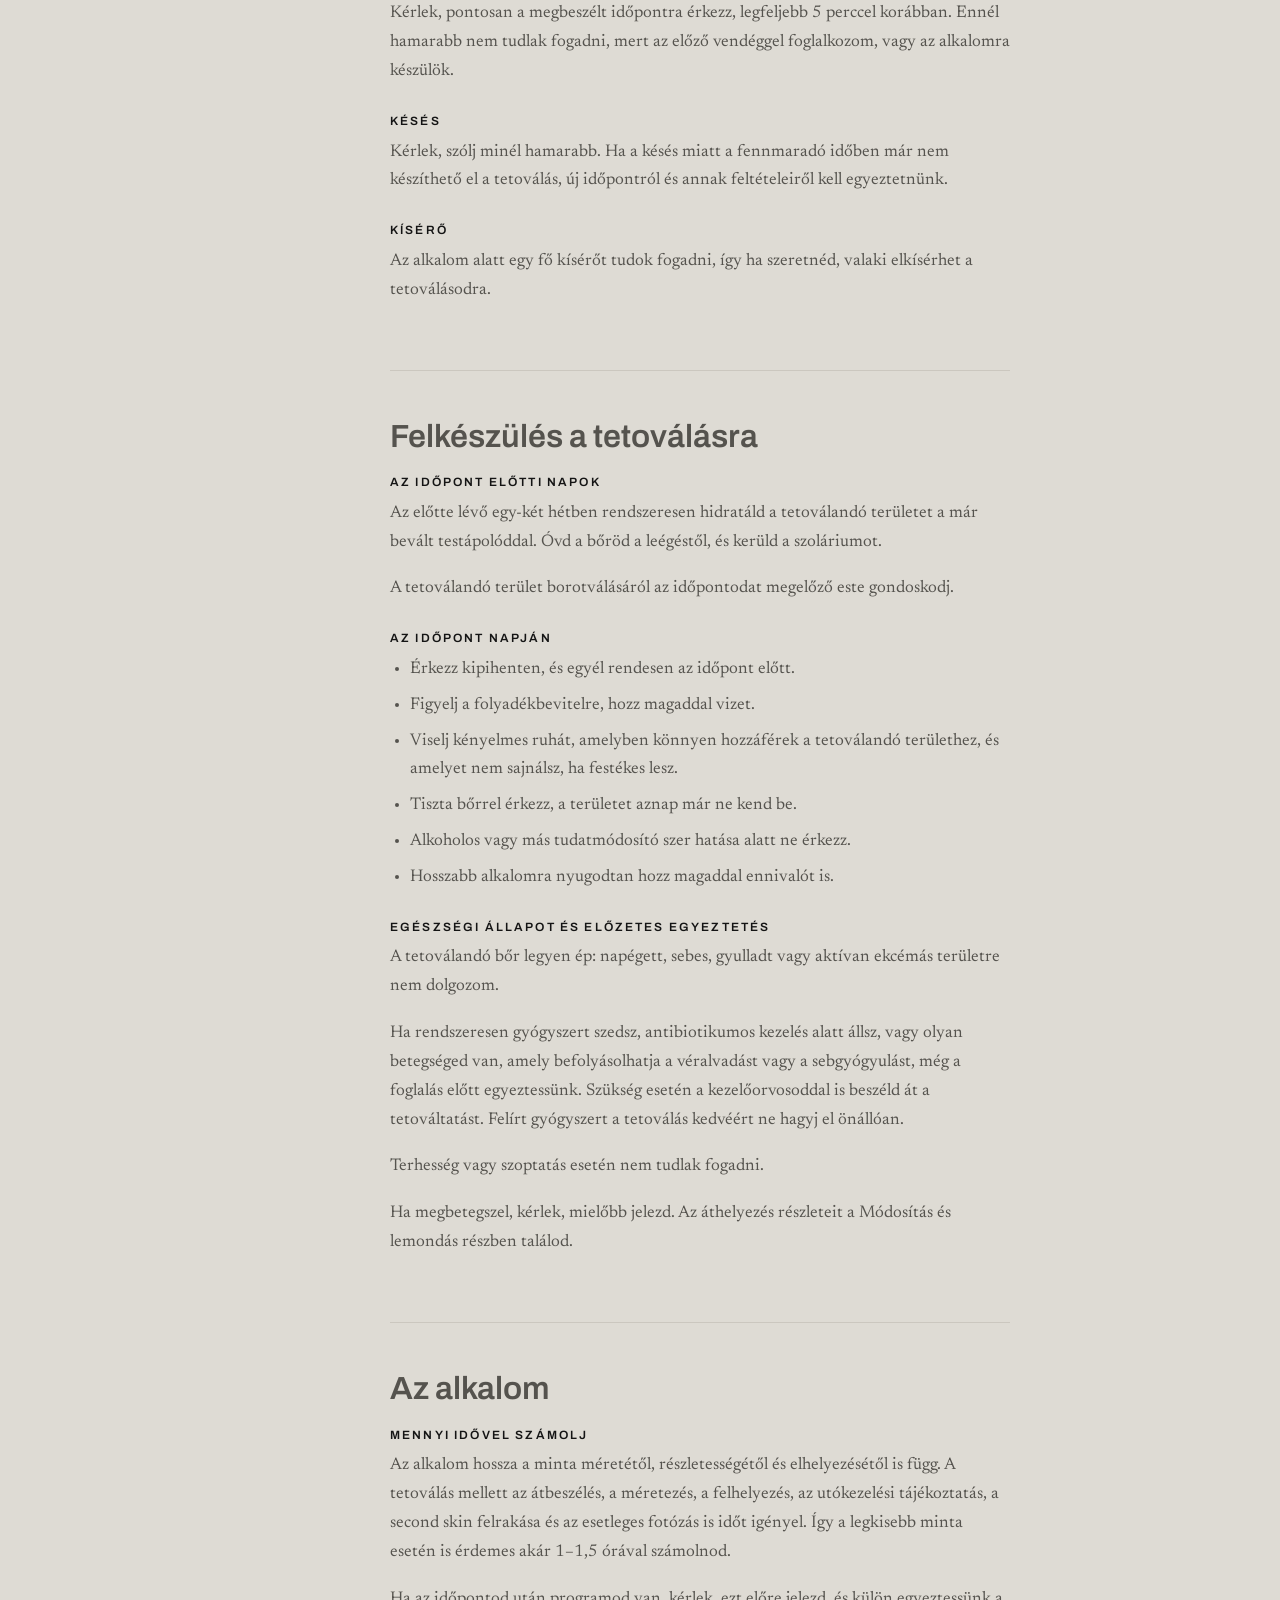
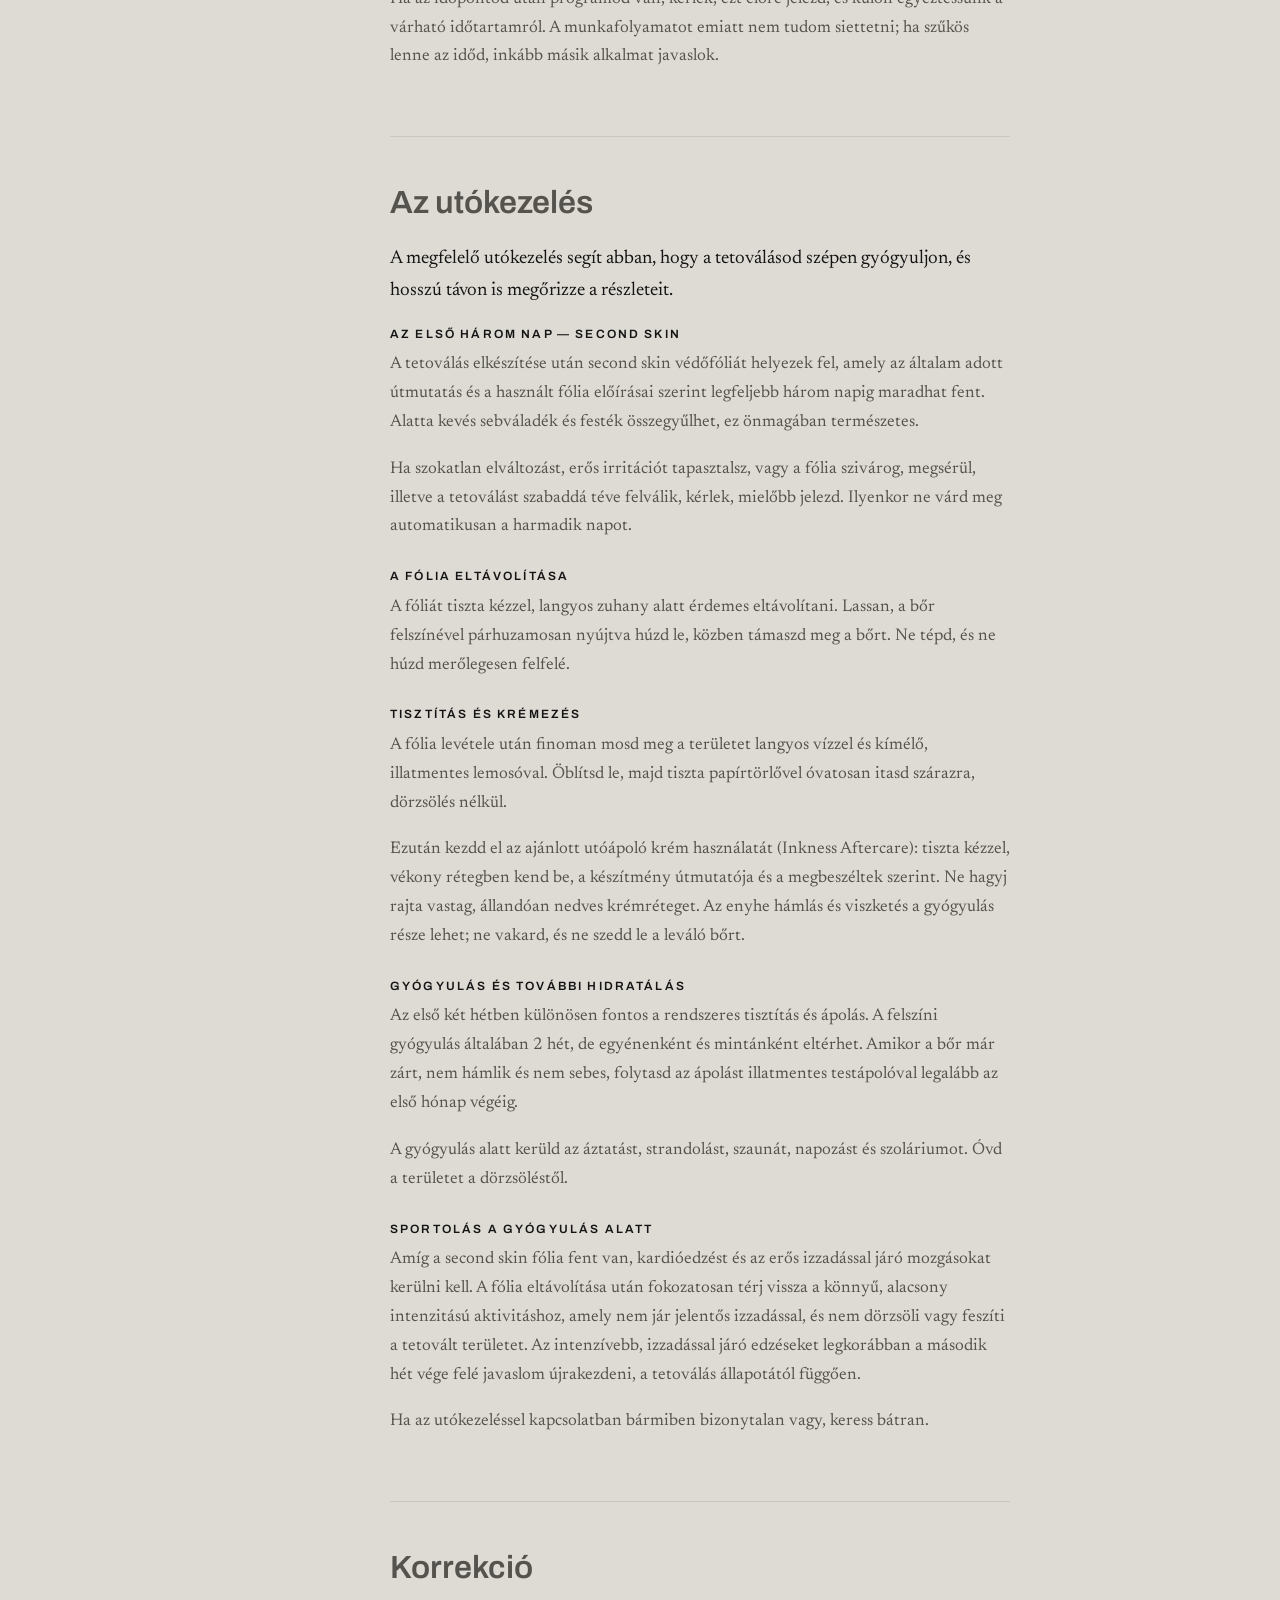
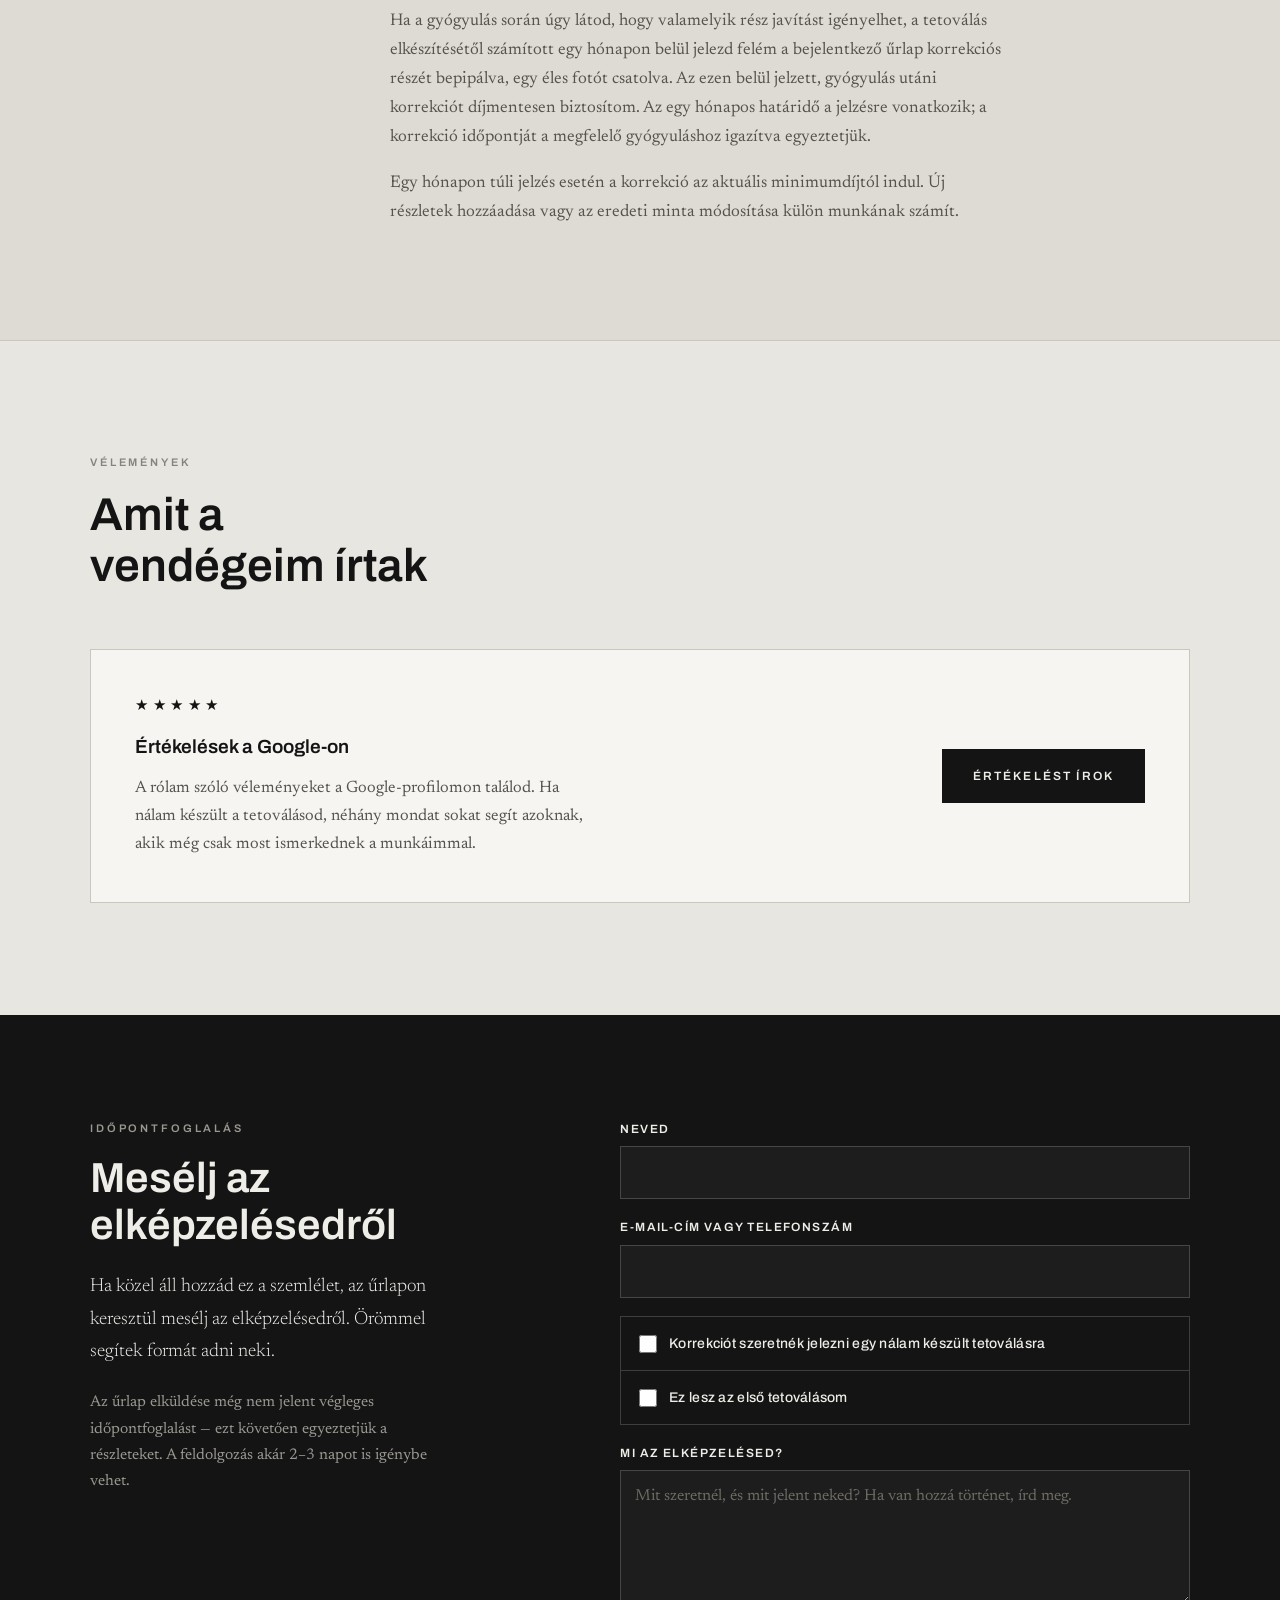
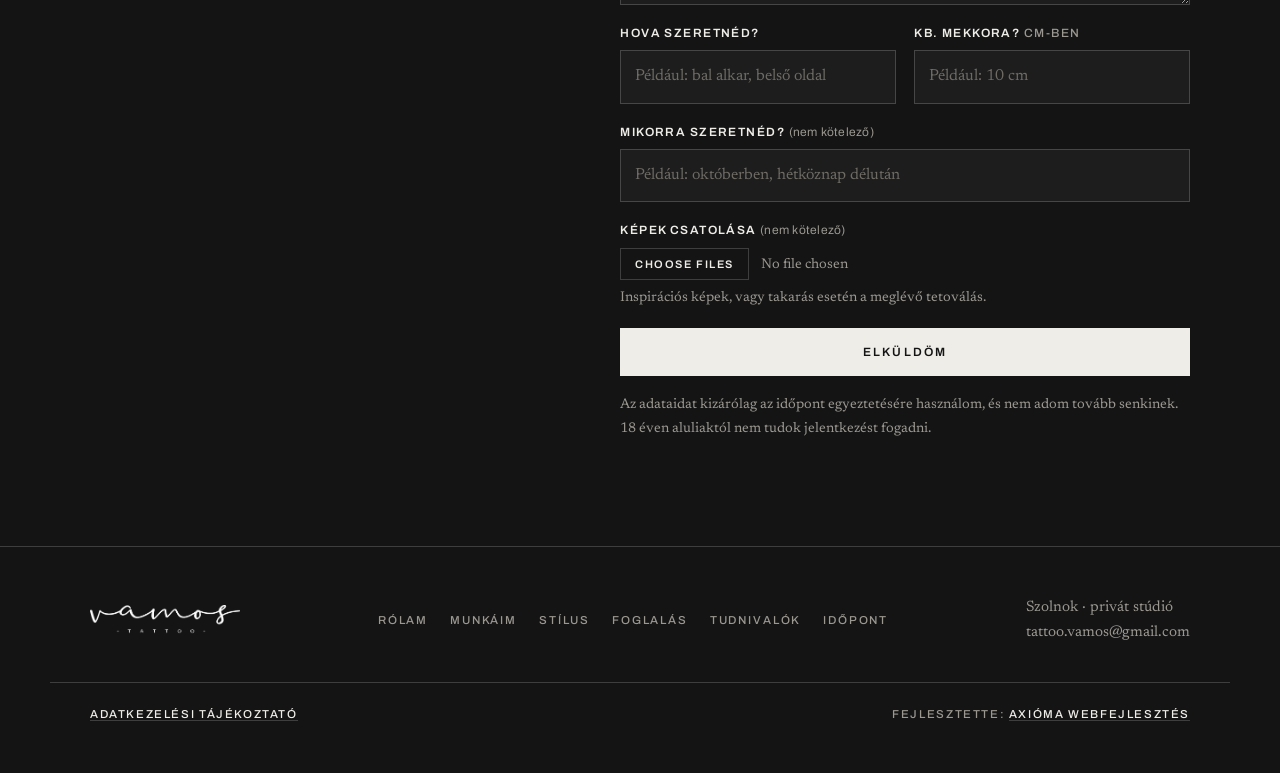
==== commit 885563a0: "Update index.html" ====
--- a/index.html
+++ b/index.html
@@ -60,7 +60,7 @@
         </p>
       </div>
       <figure class="hero-p">
-        <img src="assets/studio/norbert-hero.jpg"
+        <img src="assets/studio/3.jpg"
              alt="Vámos Norbert a stúdióban, bárszéken ülve"
              width="1200" height="1600" fetchpriority="high">
       </figure>
@@ -73,7 +73,7 @@
         <p class="eyebrow">Bemutatkozás</p>
         <h2>Több mint tíz éve<br>tetoválok.</h2>
         <figure class="portre">
-          <img src="assets/studio/norbert-portre.jpg" alt="Vámos Norbert"
+          <img src="assets/studio/weboldal profil.jpg" alt="Vámos Norbert"
                width="800" height="1000" loading="lazy">
           <figcaption>Vámos Norbert</figcaption>
         </figure>
@@ -120,14 +120,14 @@
     </div>
     <div class="wrap gal">
       <figure class="g g-hero">
-        <img src="assets/gallery-web/01-angyal.jpg" alt="Fineline angyalfigura karon, geometrikus kerettel" width="1400" height="1400" loading="lazy">
+        <img src="assets/gallery/01-angyal.jpg" alt="Fineline angyalfigura karon, geometrikus kerettel" width="1400" height="1400" loading="lazy">
       </figure>
-      <figure class="g"><img src="assets/gallery-web/02-memento-mori.jpg" alt="Memento Mori felirat két érintkező kézzel, finom vonalas munka" width="1400" height="1400" loading="lazy"></figure>
-      <figure class="g"><img src="assets/gallery-web/03-vonalas.jpg" alt="Sűrű vonalakból kirajzolódó absztrakt alak alkaron" width="1400" height="1400" loading="lazy"></figure>
-      <figure class="g"><img src="assets/gallery-web/04-teknos-wanderlust.jpg" alt="Mikrorealista teknős Wanderlust felirattal és körökkel" width="1400" height="1400" loading="lazy"></figure>
-      <figure class="g"><img src="assets/gallery-web/05-szem-fonix.jpg" alt="Szem és főnixmadár pontozott körökkel, alkaron" width="1400" height="1400" loading="lazy"></figure>
-      <figure class="g"><img src="assets/gallery-web/06-buddha.jpg" alt="Kettéválasztott Buddha-fej geometrikus vonalakkal" width="1400" height="1400" loading="lazy"></figure>
-      <figure class="g"><img src="assets/gallery-web/07-ora-motionless.jpg" alt="Olvadó ébresztőóra Motionless felirattal" width="1400" height="1400" loading="lazy"></figure>
+      <figure class="g"><img src="assets/gallery/02-memento-mori.jpg" alt="Memento Mori felirat két érintkező kézzel, finom vonalas munka" width="1400" height="1400" loading="lazy"></figure>
+      <figure class="g"><img src="assets/gallery/03-vonalas.jpg" alt="Sűrű vonalakból kirajzolódó absztrakt alak alkaron" width="1400" height="1400" loading="lazy"></figure>
+      <figure class="g"><img src="assets/gallery/04-teknos-wanderlust.jpg" alt="Mikrorealista teknős Wanderlust felirattal és körökkel" width="1400" height="1400" loading="lazy"></figure>
+      <figure class="g"><img src="assets/gallery/05-szem-fonix.jpg" alt="Szem és főnixmadár pontozott körökkel, alkaron" width="1400" height="1400" loading="lazy"></figure>
+      <figure class="g"><img src="assets/gallery/06-buddha.jpg" alt="Kettéválasztott Buddha-fej geometrikus vonalakkal" width="1400" height="1400" loading="lazy"></figure>
+      <figure class="g"><img src="assets/gallery/07-ora-motionless.jpg" alt="Olvadó ébresztőóra Motionless felirattal" width="1400" height="1400" loading="lazy"></figure>
       <blockquote class="g-note">
         <p>
           Különösen közel állnak hozzám a személyes történetekből születő
--- a/styles.css
+++ b/styles.css
@@ -130,13 +130,10 @@
 }
 .cta-row { display: flex; flex-wrap: wrap; gap: 12px; margin: 34px 0 0; }
 
-.hero-p { margin: 0; aspect-ratio: 4 / 5; border: 1px solid var(--line-w); display: grid; place-items: center; }
-.slot {
-  font-family: var(--f-d); font-size: 11px; font-weight: 500;
-  letter-spacing: .2em; text-transform: uppercase; color: var(--on-ink-2);
-  text-align: center; line-height: 2.2;
-}
-.slot i { font-style: normal; letter-spacing: .08em; text-transform: none; color: #6E6B65; }
+/* The studio photograph is shot against a light backdrop, so it lands on the
+   ink hero as a lit panel — no frame needed, the tonal jump is the edge. */
+.hero-p { margin: 0; aspect-ratio: 3 / 4; overflow: hidden; background: #1C1C1C; }
+.hero-p img { width: 100%; height: 100%; object-fit: cover; }
 
 /* ---------- section frame ---------- */
 
@@ -148,6 +145,14 @@
 
 .two { display: grid; gap: clamp(28px, 5vw, 64px); grid-template-columns: .8fr 1.2fr; align-items: start; }
 .two-l h2 { font-size: clamp(30px, 4.2vw, 44px); }
+
+/* His face belongs next to his own words, not only in the hero. */
+.portre { margin: clamp(28px, 3vw, 38px) 0 0; max-width: 300px; }
+.portre img { width: 100%; }
+.portre figcaption {
+  margin-top: 12px; font-family: var(--f-d); font-size: 11px; font-weight: 600;
+  letter-spacing: .2em; text-transform: uppercase; color: var(--ink-3);
+}
 .prose { max-width: 62ch; color: var(--ink-2); }
 .prose p { font-size: 18px; }
 
@@ -234,14 +239,28 @@
 .tud-b li { margin-bottom: 7px; }
 .tud-b article { scroll-margin-top: 96px; }
 
-/* ---------- reviews slot ---------- */
-
-.rev-slot {
-  border: 1px dashed var(--line); padding: clamp(28px, 4vw, 44px);
-  text-align: center; color: var(--ink-2);
-}
-.rev-slot p:first-child { font-family: var(--f-d); font-size: 13px; font-weight: 600; letter-spacing: .2em; text-transform: uppercase; color: var(--ink-3); }
-.rev-n { font-size: 16px; max-width: 48ch; margin-inline: auto; }
+/* ---------- reviews ---------- */
+
+.rev {
+  background: var(--paper); border: 1px solid var(--line);
+  padding: clamp(26px, 3.5vw, 44px);
+  display: grid; gap: clamp(22px, 3vw, 40px);
+  grid-template-columns: 1fr auto; align-items: center;
+}
+.rev-st { font-size: 15px; letter-spacing: .3em; color: var(--ink); margin-bottom: 12px; }
+.rev-h { font-family: var(--f-d); font-size: 19px; font-weight: 600; margin-bottom: 10px; }
+.rev-x { color: var(--ink-2); font-size: 16.5px; max-width: 52ch; margin: 0; }
+.rev-b { margin: 0; }
+
+/* Quotes, once his own reviews are in. */
+.revs { display: grid; gap: 1px; grid-template-columns: repeat(3, 1fr); margin-top: 1px; background: var(--line); }
+.rev-q { margin: 0; background: var(--paper); padding: clamp(22px, 2.6vw, 30px); border: 1px solid var(--line); }
+.rev-q p { font-size: 17px; color: var(--ink-2); }
+.rev-q cite {
+  display: block; margin-top: 14px; font-style: normal;
+  font-family: var(--f-d); font-size: 11px; font-weight: 600;
+  letter-spacing: .18em; text-transform: uppercase; color: var(--ink-3);
+}
 
 /* ---------- form ---------- */
 
@@ -272,9 +291,28 @@
   background: transparent; border: 1px solid var(--line-w); color: var(--on-ink);
 }
 
-.fld-chk { grid-template-columns: auto 1fr; align-items: start; gap: 12px; padding: 16px 18px; border: 1px solid var(--line-w); }
+/* The two checkboxes are one decision, so they sit in one block. */
+.chk-group { display: grid; border: 1px solid var(--line-w); }
+.fld-chk { grid-template-columns: auto 1fr; align-items: start; gap: 12px; padding: 16px 18px; }
+.fld-chk + .fld-chk { border-top: 1px solid var(--line-w); }
 .fld-chk input { width: 18px; height: 18px; margin: 2px 0 0; accent-color: var(--on-ink); }
-.fld-chk label { text-transform: none; letter-spacing: .02em; font-size: 14px; font-weight: 500; line-height: 1.5; }
+.fld-chk label { text-transform: none; letter-spacing: .02em; font-size: 14px; font-weight: 500; line-height: 1.5; cursor: pointer; }
+
+.chk-note {
+  margin: 0; padding: 13px 16px; font-size: 15px; line-height: 1.55;
+  background: #1D1D1D; border: 1px solid var(--line-w); color: var(--on-ink-2);
+}
+
+/* Ticking "korrekció" switches off what a correction cannot answer: the
+   tattoo already exists, so its place and size are on the photograph. */
+.fld.off label, .fld.off .hint, .fld.off .req, .fld.off .opt { color: #5E5C57; }
+.fld.off label { cursor: default; }
+.form input:disabled, .form textarea:disabled {
+  background: #181818; border-color: rgba(255, 255, 255, .07);
+  color: #5E5C57; cursor: not-allowed;
+}
+.form input:disabled::placeholder { color: #4A4844; }
+.fld-chk input:disabled { cursor: not-allowed; }
 
 .hint { margin: 0; font-size: 14px; color: var(--on-ink-2); }
 .err { display: none; margin: 0; font-size: 14px; color: #E5907F; }
@@ -330,8 +368,12 @@
 
 @media (max-width: 1000px) {
   .hero-in { grid-template-columns: 1fr; }
-  .hero-p { aspect-ratio: 16 / 9; max-width: 520px; }
+  /* Stacked, the photo stays a portrait — a standing figure does not survive
+     a letterbox crop. */
+  .hero-p { max-width: 340px; }
   .two { grid-template-columns: 1fr; }
+  .rev { grid-template-columns: 1fr; justify-items: start; }
+  .revs { grid-template-columns: 1fr; }
   .form-in { grid-template-columns: 1fr; }
   .flow { grid-template-columns: repeat(2, 1fr); }
   .fl { padding-right: 24px; }
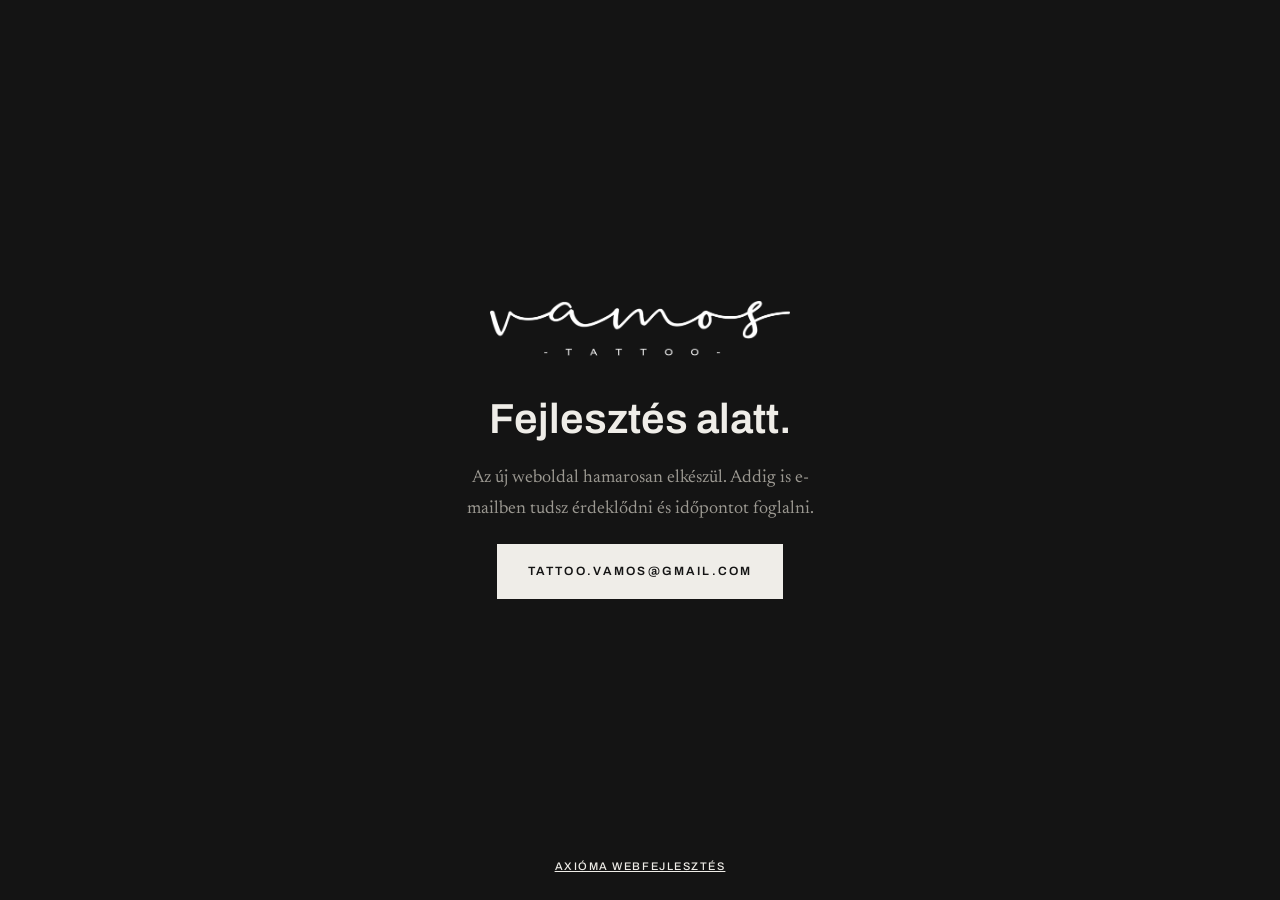
==== commit 1cad3a45: "Update index.html" ====
--- a/index.html
+++ b/index.html
@@ -3,639 +3,39 @@
 <head>
 <meta charset="utf-8">
 <meta name="viewport" content="width=device-width, initial-scale=1, viewport-fit=cover">
-<title>Vamos Tattoo</title>
-<meta name="description" content="Fineline, mikrorealista és minimal tetoválás Szolnokon, privát stúdióban. Vámos Norbert munkái, tudnivalók és időpontfoglalás.">
+<title>Fejlesztés alatt — Vamos Tattoo</title>
 <link rel="icon" href="assets/favicon.svg" type="image/svg+xml">
 <link rel="stylesheet" href="assets/fonts.css">
 <link rel="stylesheet" href="styles.css">
-<script type="application/ld+json">
-{
-  "@context": "https://schema.org",
-  "@type": "TattooParlor",
-  "name": "Vamos Tattoo",
-  "description": "Fineline, mikrorealista és minimal tetoválás Szolnokon, privát stúdióban.",
-  "email": "tattoo.vamos@gmail.com",
-  "areaServed": { "@type": "City", "name": "Szolnok" },
-  "address": { "@type": "PostalAddress", "addressLocality": "Szolnok", "addressCountry": "HU" }
-}
-</script>
+<style>
+  body { background: var(--ink); color: var(--on-ink); min-height: 100svh; display: grid; place-items: center; }
+  .e { text-align: center; max-width: 46ch; }
+  .e img { width: min(72vw, 300px); margin: 0 auto 34px; }
+  .e h1 { font-size: clamp(28px, 5vw, 42px); color: var(--on-ink); }
+  .e p { margin: 20px 0 0; color: var(--on-ink-2); font-size: 18px; }
+  .e .cta-row { justify-content: center; }
+  .e-by {
+    position: absolute; bottom: calc(24px + env(safe-area-inset-bottom, 0px));
+    left: 0; right: 0; text-align: center; margin: 0;
+    font-family: var(--f-d); font-size: 11px; font-weight: 500;
+    letter-spacing: .14em; text-transform: uppercase; color: var(--on-ink-2);
+  }
+  .e-by a { color: var(--on-ink); }
+</style>
 </head>
-<body id="top">
-<a class="skip" href="#fo">Ugrás a tartalomra</a>
-
-<header class="hdr">
-  <div class="wrap hdr-in">
-    <a class="brand" href="#top" aria-label="Vamos Tattoo — vissza a lap tetejére">
-      <img src="assets/brand/vamos-wordmark-black.png" alt="Vamos Tattoo" width="150" height="30">
-    </a>
-    <nav id="menu" class="nav" aria-label="Fő menü">
-      <a href="#rolam">Rólam</a>
-      <a href="#munkaim">Munkáim</a>
-      <a href="#stilus">Stílus</a>
-      <a href="#foglalas">Foglalás</a>
-      <a href="#tudnivalok">Tudnivalók</a>
-      <a href="#jelentkezes" class="btn btn-p nav-cta">Időpontot kérek</a>
-    </nav>
-    <button class="burger" type="button" aria-expanded="false" aria-controls="menu" aria-label="Menü">
-      <span></span><span></span><span></span>
-    </button>
-  </div>
-</header>
-
-<main id="fo">
-
-  <section class="hero">
-    <div class="wrap hero-in">
-      <div class="hero-t">
-        <img class="hero-mark" src="assets/brand/vamos-wordmark-white.png"
-             alt="Vamos Tattoo" width="560" height="112">
-        <p class="hero-sub">Fineline · Mikrorealizmus · Minimal — Szolnok</p>
-        <p class="hero-lede">
-          Olyan tetoválásokat szeretek készíteni, amelyekben magadra ismersz,
-          és amelyeket évek múlva is örömmel viselsz.
-        </p>
-        <p class="cta-row">
-          <a class="btn btn-l btn-w" href="#jelentkezes">Időpontot kérek</a>
-          <a class="btn btn-l btn-o" href="#munkaim">Munkáim</a>
-        </p>
-      </div>
-      <figure class="hero-p">
-        <img src="assets/studio/3.jpg"
-             alt="Vámos Norbert a stúdióban, bárszéken ülve"
-             width="1200" height="1600" fetchpriority="high">
-      </figure>
-    </div>
-  </section>
-
-  <section id="rolam" class="sec">
-    <div class="wrap two">
-      <div class="two-l">
-        <p class="eyebrow">Bemutatkozás</p>
-        <h2>Több mint tíz éve<br>tetoválok.</h2>
-        <figure class="portre">
-          <img src="assets/studio/weboldal profil.jpg" alt="Vámos Norbert"
-               width="800" height="1000" loading="lazy">
-          <figcaption>Vámos Norbert</figcaption>
-        </figure>
-      </div>
-      <div class="two-r prose">
-        <p>
-          A rajzolás és az alkotás már az iskolás éveimtől az életem része volt,
-          amin keresztül jutottam el végül a tetováláshoz, amely most már több
-          mint tíz éve kísér.
-        </p>
-        <p>
-          Fontos számomra az egyediség, a finom részletek és az, hogy a minta
-          természetesen illeszkedjen a tested vonalaihoz. Olyan tetoválásokat
-          szeretek készíteni, amelyekben magadra ismersz, és amelyeket évek
-          múlva is örömmel viselsz.
-        </p>
-        <p>
-          Különösen közel állnak hozzám a személyes történetekből születő
-          minták. Ha megosztod velem, mit jelent számodra az elképzelésed, az
-          segít abban, hogy a látvány mellett a hozzá kötődő érzések is helyet
-          kapjanak a tetoválásban.
-        </p>
-        <p>
-          A privát stúdiómban fontos számomra a nyugodt légkör és a személyes
-          figyelem. Szeretném, hogy legyen tered kérdezni, elmondani az
-          ötleteidet, és hogy közösen megtaláljuk azt a formát, amelyben
-          igazán magadra ismersz.
-        </p>
-        <p>
-          Akár az első tetoválásodra érkezel, akár egy újabb mintával térsz
-          vissza, arra törekszem, hogy jól érezd magad, és a kész tetoválás
-          mellett az elkészítésére is jó érzéssel gondolj vissza.
-        </p>
-      </div>
-    </div>
-  </section>
-
-  <section id="munkaim" class="gal-sec">
-    <div class="wrap">
-      <header class="gal-h">
-        <p class="eyebrow eyebrow-w">Munkáim</p>
-        <h2 class="h-w">Fineline, mikrorealizmus, minimal</h2>
-      </header>
-    </div>
-    <div class="wrap gal">
-      <figure class="g g-hero">
-        <img src="assets/gallery/01-angyal.jpg" alt="Fineline angyalfigura karon, geometrikus kerettel" width="1400" height="1400" loading="lazy">
-      </figure>
-      <figure class="g"><img src="assets/gallery/02-memento-mori.jpg" alt="Memento Mori felirat két érintkező kézzel, finom vonalas munka" width="1400" height="1400" loading="lazy"></figure>
-      <figure class="g"><img src="assets/gallery/03-vonalas.jpg" alt="Sűrű vonalakból kirajzolódó absztrakt alak alkaron" width="1400" height="1400" loading="lazy"></figure>
-      <figure class="g"><img src="assets/gallery/04-teknos-wanderlust.jpg" alt="Mikrorealista teknős Wanderlust felirattal és körökkel" width="1400" height="1400" loading="lazy"></figure>
-      <figure class="g"><img src="assets/gallery/05-szem-fonix.jpg" alt="Szem és főnixmadár pontozott körökkel, alkaron" width="1400" height="1400" loading="lazy"></figure>
-      <figure class="g"><img src="assets/gallery/06-buddha.jpg" alt="Kettéválasztott Buddha-fej geometrikus vonalakkal" width="1400" height="1400" loading="lazy"></figure>
-      <figure class="g"><img src="assets/gallery/07-ora-motionless.jpg" alt="Olvadó ébresztőóra Motionless felirattal" width="1400" height="1400" loading="lazy"></figure>
-      <blockquote class="g-note">
-        <p>
-          Különösen közel állnak hozzám a személyes történetekből születő
-          minták.
-        </p>
-      </blockquote>
-    </div>
-  </section>
-
-  <section id="stilus" class="sec sec-band">
-    <div class="wrap">
-      <header class="sec-h">
-        <p class="eyebrow">Stílus és tervezés</p>
-        <h2>Mielőtt jelentkezel</h2>
-        <p class="sec-l">
-          Akár az első tetoválásodra készülsz, akár egy újabb mintával
-          bővítenéd a gyűjteményedet, itt megtalálod a legfontosabb
-          tudnivalókat a foglalástól a felkészülésig.
-        </p>
-      </header>
-
-      <div class="cards">
-        <article class="card">
-          <h3>Milyen stílusban dolgozom</h3>
-          <p>
-            Elsősorban fineline, mikrorealista és minimal tetoválásokat
-            készítek. Színeket kiegészítő jelleggel használok, amennyiben
-            illenek a mintához és az elképzelésedhez.
-          </p>
-          <p>
-            Ha még nincs pontos terved, az sem gond: az ötletedből közösen
-            alakítjuk ki a hozzád illő mintát.
-          </p>
-        </article>
-        <article class="card card-no">
-          <h3>Milyen munkákat nem vállalok</h3>
-          <p>
-            Nonfiguratív mintákat és hegre tetoválást nem vállalok. Ujj- és
-            kézfejtetoválások bizonyos típusait, illetve egyes takarásokat sem
-            készítek el.
-          </p>
-          <p>
-            Ha ezek valamelyikében gondolkodsz, kérlek, előzetesen érdeklődj,
-            és küldj képet az elképzelésedről, illetve takarás esetén a
-            meglévő tetoválásról is.
-          </p>
-        </article>
-        <article class="card">
-          <h3>Korhatár</h3>
-          <p>
-            Kizárólag betöltött 18 éves kortól vállalok tetoválást, szülői
-            beleegyezéssel sem teszek kivételt. Kérlek, hozz magaddal
-            életkorod igazolására alkalmas fényképes okmányt.
-          </p>
-        </article>
-        <article class="card">
-          <h3>A minta megtervezése</h3>
-          <p>
-            A minta megtervezését az időpontfoglalás után kezdem el, az
-            előzetesen megbeszéltek alapján. Tervezéskor figyelembe veszem a
-            választott testrészt, a méretet és azt is, hogy a részletek hosszú
-            távon is jól érvényesüljenek.
-          </p>
-          <p>
-            Ha az ötletedhez más méretet vagy elhelyezést javaslok, annak
-            okáról tájékoztatni foglak.
-          </p>
-        </article>
-      </div>
-    </div>
-  </section>
-
-  <section id="foglalas" class="sec">
-    <div class="wrap">
-      <header class="sec-h">
-        <p class="eyebrow">Időpontfoglalás és fizetés</p>
-        <h2>Hogyan jutunk el az időpontig</h2>
-      </header>
-
-      <ol class="flow">
-        <li class="fl">
-          <p class="fl-k">Jelentkezés</p>
-          <p>
-            Jelentkezni a weboldalon található időpontfoglaló űrlapon tudsz.
-            Ha vannak inspirációs képeid, csatold őket — ezek segítenek
-            megérteni az elképzelésedet és azt a hangulatot, amit szeretnél
-            viszontlátni.
-          </p>
-          <p>
-            Az űrlap elküldése még nem jelent végleges időpontfoglalást: ezt
-            követően egyeztetjük a részleteket. Az üzenetek feldolgozása akár
-            2–3 napot is igénybe vehet, ezt kérlek, vedd figyelembe.
-          </p>
-        </li>
-        <li class="fl">
-          <p class="fl-k">Árajánlat</p>
-          <p>
-            Az árat a minta mérete, részletessége, elhelyezése, valamint a
-            tervezéshez és az elkészítéshez szükséges munka határozza meg.
-            Ezek alapján személyre szabott ajánlatot adok.
-          </p>
-          <p>
-            Az ár tartalmazza a foglalás utáni mintatervezést, a tetoválás
-            elkészítését és a second skin védőfóliát.
-          </p>
-        </li>
-        <li class="fl">
-          <p class="fl-k">Foglaló</p>
-          <p>
-            Az időpontod foglaló befizetésével válik véglegessé, amelynek
-            összegét az egyeztetés során jelzem. A foglalót az általam küldött
-            fizetési bekérő linken keresztül tudod kiegyenlíteni. A befizetett
-            összeg teljes egészében beleszámít a tetoválás árába.
-          </p>
-          <p>
-            A felajánlott időpontot 48 óráig tartom számodra. Ha ezalatt nem
-            érkezik meg a foglaló, az időpontot másnak is felajánlhatom. A
-            foglalás véglegesítéséről írásos visszaigazolást küldök.
-          </p>
-        </li>
-        <li class="fl">
-          <p class="fl-k">Fizetés</p>
-          <p>
-            A tetoválás fennmaradó díját a helyszínen bankkártyával is
-            rendezheted.
-          </p>
-        </li>
-      </ol>
-
-      <aside class="inkness">
-        <img src="assets/brand/inkness-logo-teal.png" alt="Inkness Tattoo Care" width="96" height="96">
-        <p>
-          Az utókezelő krém külön vásárolható meg; az <strong>Inkness
-          Aftercare</strong> terméket nálam is be tudod szerezni.
-        </p>
-      </aside>
-    </div>
-  </section>
-
-  <section id="tudnivalok" class="sec sec-band">
-    <div class="wrap tud">
-      <nav class="tud-ix" aria-label="Tudnivalók">
-        <p class="eyebrow">Tudnivalók</p>
-        <ol>
-          <li><a href="#t-modositas">Módosítás és lemondás</a></li>
-          <li><a href="#t-erkezes">Érkezés a stúdióba</a></li>
-          <li><a href="#t-felkeszules">Felkészülés a tetoválásra</a></li>
-          <li><a href="#t-alkalom">Az alkalom</a></li>
-          <li><a href="#t-utokezeles">Az utókezelés</a></li>
-          <li><a href="#t-korrekcio">Korrekció</a></li>
-        </ol>
-      </nav>
-
-      <div class="tud-b prose">
-        <article id="t-modositas">
-          <h3>Módosítás és lemondás</h3>
-          <h4>Időpont módosítása</h4>
-          <p>
-            Egy alkalommal díjmentesen módosíthatsz, ha ezt legalább 72 órával
-            a megbeszélt időpont előtt jelzed. Ebben az esetben a befizetett
-            foglaló átvihető az új időpontra.
-          </p>
-          <p>
-            Az új időpontot a módosítás jelzésétől számított 30 napon belül
-            egyeztetjük a szabad helyek közül. Maga a tetoválás természetesen
-            későbbi dátumra is eshet.
-          </p>
-          <h4>Lemondás és meg nem jelenés</h4>
-          <p>
-            Ha 72 órán belül mondod le az alkalmat, vagy nem jelensz meg, és a
-            tetoválás a te felelősségi körödbe tartozó okból hiúsul meg, a
-            foglalót elveszíted. Új időpontot új foglaló befizetésével tudunk
-            véglegesíteni.
-          </p>
-          <h4>Váratlan betegség</h4>
-          <p>
-            Kérlek, jelezd, amint kiderül, hogy nem tudsz eljönni. Betegen ne
-            érkezz a tetoválásra. Váratlan betegség esetén, az időpont előtti
-            mielőbbi jelzés mellett egyszeri méltányossági áthelyezést
-            biztosítok, a foglaló megtartásával.
-          </p>
-        </article>
-
-        <article id="t-erkezes">
-          <h3>Érkezés a stúdióba</h3>
-          <h4>Pontos érkezés</h4>
-          <p>
-            Kérlek, pontosan a megbeszélt időpontra érkezz, legfeljebb 5
-            perccel korábban. Ennél hamarabb nem tudlak fogadni, mert az előző
-            vendéggel foglalkozom, vagy az alkalomra készülök.
-          </p>
-          <h4>Késés</h4>
-          <p>
-            Kérlek, szólj minél hamarabb. Ha a késés miatt a fennmaradó időben
-            már nem készíthető el a tetoválás, új időpontról és annak
-            feltételeiről kell egyeztetnünk.
-          </p>
-          <h4>Kísérő</h4>
-          <p>
-            Az alkalom alatt egy fő kísérőt tudok fogadni, így ha szeretnéd,
-            valaki elkísérhet a tetoválásodra.
-          </p>
-        </article>
-
-        <article id="t-felkeszules">
-          <h3>Felkészülés a tetoválásra</h3>
-          <h4>Az időpont előtti napok</h4>
-          <p>
-            Az előtte lévő egy-két hétben rendszeresen hidratáld a tetoválandó
-            területet a már bevált testápolóddal. Óvd a bőröd a leégéstől, és
-            kerüld a szoláriumot.
-          </p>
-          <p>
-            A tetoválandó terület borotválásáról az időpontodat megelőző este
-            gondoskodj.
-          </p>
-          <h4>Az időpont napján</h4>
-          <ul>
-            <li>Érkezz kipihenten, és egyél rendesen az időpont előtt.</li>
-            <li>Figyelj a folyadékbevitelre, hozz magaddal vizet.</li>
-            <li>
-              Viselj kényelmes ruhát, amelyben könnyen hozzáférek a tetoválandó
-              területhez, és amelyet nem sajnálsz, ha festékes lesz.
-            </li>
-            <li>Tiszta bőrrel érkezz, a területet aznap már ne kend be.</li>
-            <li>Alkoholos vagy más tudatmódosító szer hatása alatt ne érkezz.</li>
-            <li>Hosszabb alkalomra nyugodtan hozz magaddal ennivalót is.</li>
-          </ul>
-          <h4>Egészségi állapot és előzetes egyeztetés</h4>
-          <p>
-            A tetoválandó bőr legyen ép: napégett, sebes, gyulladt vagy aktívan
-            ekcémás területre nem dolgozom.
-          </p>
-          <p>
-            Ha rendszeresen gyógyszert szedsz, antibiotikumos kezelés alatt
-            állsz, vagy olyan betegséged van, amely befolyásolhatja a
-            véralvadást vagy a sebgyógyulást, még a foglalás előtt
-            egyeztessünk. Szükség esetén a kezelőorvosoddal is beszéld át a
-            tetováltatást. Felírt gyógyszert a tetoválás kedvéért ne hagyj el
-            önállóan.
-          </p>
-          <p>Terhesség vagy szoptatás esetén nem tudlak fogadni.</p>
-          <p>
-            Ha megbetegszel, kérlek, mielőbb jelezd. Az áthelyezés részleteit a
-            Módosítás és lemondás részben találod.
-          </p>
-        </article>
-
-        <article id="t-alkalom">
-          <h3>Az alkalom</h3>
-          <h4>Mennyi idővel számolj</h4>
-          <p>
-            Az alkalom hossza a minta méretétől, részletességétől és
-            elhelyezésétől is függ. A tetoválás mellett az átbeszélés, a
-            méretezés, a felhelyezés, az utókezelési tájékoztatás, a second
-            skin felrakása és az esetleges fotózás is időt igényel. Így a
-            legkisebb minta esetén is érdemes akár 1–1,5 órával számolnod.
-          </p>
-          <p>
-            Ha az időpontod után programod van, kérlek, ezt előre jelezd, és
-            külön egyeztessünk a várható időtartamról. A munkafolyamatot emiatt
-            nem tudom siettetni; ha szűkös lenne az időd, inkább másik alkalmat
-            javaslok.
-          </p>
-        </article>
-
-        <article id="t-utokezeles">
-          <h3>Az utókezelés</h3>
-          <p class="lead">
-            A megfelelő utókezelés segít abban, hogy a tetoválásod szépen
-            gyógyuljon, és hosszú távon is megőrizze a részleteit.
-          </p>
-          <h4>Az első három nap — second skin</h4>
-          <p>
-            A tetoválás elkészítése után second skin védőfóliát helyezek fel,
-            amely az általam adott útmutatás és a használt fólia előírásai
-            szerint legfeljebb három napig maradhat fent. Alatta kevés
-            sebváladék és festék összegyűlhet, ez önmagában természetes.
-          </p>
-          <p>
-            Ha szokatlan elváltozást, erős irritációt tapasztalsz, vagy a fólia
-            szivárog, megsérül, illetve a tetoválást szabaddá téve felválik,
-            kérlek, mielőbb jelezd. Ilyenkor ne várd meg automatikusan a
-            harmadik napot.
-          </p>
-          <h4>A fólia eltávolítása</h4>
-          <p>
-            A fóliát tiszta kézzel, langyos zuhany alatt érdemes eltávolítani.
-            Lassan, a bőr felszínével párhuzamosan nyújtva húzd le, közben
-            támaszd meg a bőrt. Ne tépd, és ne húzd merőlegesen felfelé.
-          </p>
-          <h4>Tisztítás és krémezés</h4>
-          <p>
-            A fólia levétele után finoman mosd meg a területet langyos vízzel
-            és kímélő, illatmentes lemosóval. Öblítsd le, majd tiszta
-            papírtörlővel óvatosan itasd szárazra, dörzsölés nélkül.
-          </p>
-          <p>
-            Ezután kezdd el az ajánlott utóápoló krém használatát (Inkness
-            Aftercare): tiszta kézzel, vékony rétegben kend be, a készítmény
-            útmutatója és a megbeszéltek szerint. Ne hagyj rajta vastag,
-            állandóan nedves krémréteget. Az enyhe hámlás és viszketés a
-            gyógyulás része lehet; ne vakard, és ne szedd le a leváló bőrt.
-          </p>
-          <h4>Gyógyulás és további hidratálás</h4>
-          <p>
-            Az első két hétben különösen fontos a rendszeres tisztítás és
-            ápolás. A felszíni gyógyulás általában 2 hét, de egyénenként és
-            mintánként eltérhet. Amikor a bőr már zárt, nem hámlik és nem
-            sebes, folytasd az ápolást illatmentes testápolóval legalább az
-            első hónap végéig.
-          </p>
-          <p>
-            A gyógyulás alatt kerüld az áztatást, strandolást, szaunát,
-            napozást és szoláriumot. Óvd a területet a dörzsöléstől.
-          </p>
-          <h4>Sportolás a gyógyulás alatt</h4>
-          <p>
-            Amíg a second skin fólia fent van, kardióedzést és az erős
-            izzadással járó mozgásokat kerülni kell. A fólia eltávolítása után
-            fokozatosan térj vissza a könnyű, alacsony intenzitású
-            aktivitáshoz, amely nem jár jelentős izzadással, és nem dörzsöli
-            vagy feszíti a tetovált területet. Az intenzívebb, izzadással járó
-            edzéseket legkorábban a második hét vége felé javaslom
-            újrakezdeni, a tetoválás állapotától függően.
-          </p>
-          <p>
-            Ha az utókezeléssel kapcsolatban bármiben bizonytalan vagy, keress
-            bátran.
-          </p>
-        </article>
-
-        <article id="t-korrekcio">
-          <h3>Korrekció</h3>
-          <p>
-            Ha a gyógyulás során úgy látod, hogy valamelyik rész javítást
-            igényelhet, a tetoválás elkészítésétől számított egy hónapon belül
-            jelezd felém a bejelentkező űrlap korrekciós részét bepipálva, egy
-            éles fotót csatolva. Az ezen belül jelzett, gyógyulás utáni
-            korrekciót díjmentesen biztosítom. Az egy hónapos határidő a
-            jelzésre vonatkozik; a korrekció időpontját a megfelelő
-            gyógyuláshoz igazítva egyeztetjük.
-          </p>
-          <p>
-            Egy hónapon túli jelzés esetén a korrekció az aktuális
-            minimumdíjtól indul. Új részletek hozzáadása vagy az eredeti minta
-            módosítása külön munkának számít.
-          </p>
-        </article>
-      </div>
-    </div>
-  </section>
-
-  <section id="velemenyek" class="sec">
-    <div class="wrap">
-      <header class="sec-h">
-        <p class="eyebrow">Vélemények</p>
-        <h2>Amit a vendégeim írtak</h2>
-      </header>
-
-      <div class="rev">
-        <div class="rev-t">
-          <p class="rev-st" aria-hidden="true">★★★★★</p>
-          <p class="rev-h">Értékelések a Google-on</p>
-          <p class="rev-x">
-            A rólam szóló véleményeket a Google-profilomon találod. Ha nálam
-            készült a tetoválásod, néhány mondat sokat segít azoknak, akik még
-            csak most ismerkednek a munkáimmal.
-          </p>
-        </div>
-        <p class="rev-b">
-          <a class="btn btn-l" href="https://g.page/r/CZ-XETu7AiRvEAE/review"
-             target="_blank" rel="noopener">Értékelést írok</a>
-        </p>
-      </div>
-
-      <!-- Ha Norbert küld 2–3 értékelést szó szerint, ide kerülnek idézetként:
-      <div class="revs">
-        <blockquote class="rev-q">
-          <p>Az értékelés szövege.</p>
-          <cite>Keresztnév · 2026</cite>
-        </blockquote>
-      </div>
-      -->
-
-    </div>
-  </section>
-
-  <section id="jelentkezes" class="form-sec">
-    <div class="wrap form-in">
-      <div class="form-l">
-        <p class="eyebrow eyebrow-w">Időpontfoglalás</p>
-        <h2 class="h-w">Mesélj az elképzelésedről</h2>
-        <p class="form-lede">
-          Ha közel áll hozzád ez a szemlélet, az űrlapon keresztül mesélj az
-          elképzelésedről. Örömmel segítek formát adni neki.
-        </p>
-        <p class="form-note-l">
-          Az űrlap elküldése még nem jelent végleges időpontfoglalást — ezt
-          követően egyeztetjük a részleteket. A feldolgozás akár 2–3 napot is
-          igénybe vehet.
-        </p>
-      </div>
-
-      <form class="form" id="f" novalidate>
-        <div class="fld">
-          <label for="f-nev">Neved</label>
-          <input id="f-nev" name="nev" type="text" autocomplete="name">
-          <p class="err" data-for="f-nev"></p>
-        </div>
-        <div class="fld">
-          <label for="f-el">E-mail-cím vagy telefonszám</label>
-          <input id="f-el" name="elerhetoseg" type="text" autocomplete="email">
-          <p class="err" data-for="f-el"></p>
-        </div>
-
-        <div class="chk-group">
-          <div class="fld fld-chk">
-            <input id="f-korr" name="korrekcio" type="checkbox">
-            <label for="f-korr">Korrekciót szeretnék jelezni egy nálam készült tetoválásra</label>
-          </div>
-          <div class="fld fld-chk">
-            <input id="f-elso" name="elso" type="checkbox">
-            <label for="f-elso">Ez lesz az első tetoválásom</label>
-          </div>
-        </div>
-        <p class="chk-note" id="note-korr" hidden>
-          Korrekciónál a fotó, a leírás és a lehetséges időpontok elegendők —
-          a testrészt és a méretet a meglévő tetoválásból látom, ezért azokat a
-          mezőket kikapcsoltam.
-        </p>
-        <p class="chk-note" id="note-elso" hidden>
-          Köszönöm, hogy jelezted. Az első alkalom előtt mindent részletesen
-          átbeszélünk, és nyugodtan kérdezz bármit — semmi sem túl apró.
-        </p>
-
-        <div class="fld" id="fld-otlet">
-          <label for="f-otlet">Mi az elképzelésed?</label>
-          <textarea id="f-otlet" name="otlet" rows="4"
-            placeholder="Mit szeretnél, és mit jelent neked? Ha van hozzá történet, írd meg."></textarea>
-          <p class="err" data-for="f-otlet"></p>
-        </div>
-
-        <div class="row">
-          <div class="fld">
-            <label for="f-hol">Hova szeretnéd?</label>
-            <input id="f-hol" name="testresz" type="text" placeholder="Például: bal alkar, belső oldal">
-            <p class="err" data-for="f-hol"></p>
-          </div>
-          <div class="fld">
-            <label for="f-meret">Kb. mekkora? <span class="req">cm-ben</span></label>
-            <input id="f-meret" name="meret" type="text" inputmode="numeric" placeholder="Például: 10 cm">
-            <p class="err" data-for="f-meret"></p>
-          </div>
-        </div>
-
-        <div class="fld">
-          <label for="f-mikor">Mikorra szeretnéd? <span class="opt">(nem kötelező)</span></label>
-          <input id="f-mikor" name="mikor" type="text" placeholder="Például: októberben, hétköznap délután">
-        </div>
-
-        <div class="fld">
-          <label for="f-kep" id="lbl-kep">Képek csatolása <span class="opt" id="opt-kep">(nem kötelező)</span></label>
-          <input id="f-kep" name="kepek" type="file" accept="image/*" multiple>
-          <p class="hint" id="hint-kep">Inspirációs képek, vagy takarás esetén a meglévő tetoválás.</p>
-          <p class="err" data-for="f-kep"></p>
-        </div>
-
-        <button class="btn btn-l btn-w btn-full" type="submit">Elküldöm</button>
-        <p class="form-ok" id="ok" hidden>
-          Köszönöm, megkaptam! Az üzenetek feldolgozása 2–3 napot is igénybe
-          vehet, utána jelentkezem a megadott elérhetőségen.
-        </p>
-        <p class="form-note">
-          Az adataidat kizárólag az időpont egyeztetésére használom, és nem
-          adom tovább senkinek. 18 éven aluliaktól nem tudok jelentkezést
-          fogadni.
-        </p>
-      </form>
-    </div>
-  </section>
-
-</main>
-
-<footer class="ftr">
-  <div class="wrap ftr-in">
-    <img class="ftr-mark" src="assets/brand/vamos-wordmark-white.png" alt="Vamos Tattoo" width="180" height="36">
-    <nav class="ftr-nav" aria-label="Lábléc">
-      <a href="#rolam">Rólam</a>
-      <a href="#munkaim">Munkáim</a>
-      <a href="#stilus">Stílus</a>
-      <a href="#foglalas">Foglalás</a>
-      <a href="#tudnivalok">Tudnivalók</a>
-      <a href="#jelentkezes">Időpont</a>
-    </nav>
-    <p class="ftr-m">Szolnok · privát stúdió<br>tattoo.vamos@gmail.com</p>
-  </div>
-  <div class="wrap ftr-b">
-    <p class="ftr-legal">
-      <a href="adatkezeles.html">Adatkezelési tájékoztató</a>
+<body>
+  <main class="wrap e">
+    <img src="assets/brand/vamos-wordmark-white.png" alt="Vamos Tattoo" width="300" height="60">
+    <h1>Fejlesztés alatt.</h1>
+    <p>
+      Az új weboldal hamarosan elkészül. Addig is e-mailben tudsz érdeklődni és időpontot foglalni.
     </p>
-    <p class="ftr-by">
-      Fejlesztette:
-      <a href="https://axiomaweb.hu" target="_blank" rel="noopener">Axióma Webfejlesztés</a>
+    <p class="cta-row">
+      <a class="btn btn-l btn-w" href="mailto:tattoo.vamos@gmail.com">tattoo.vamos@gmail.com</a>
     </p>
-  </div>
-</footer>
-
-<script type="module" src="script.js"></script>
+  </main>
+  <p class="e-by">
+    <a href="https://axiomaweb.hu" target="_blank" rel="noopener">Axióma Webfejlesztés</a>
+  </p>
 </body>
 </html>
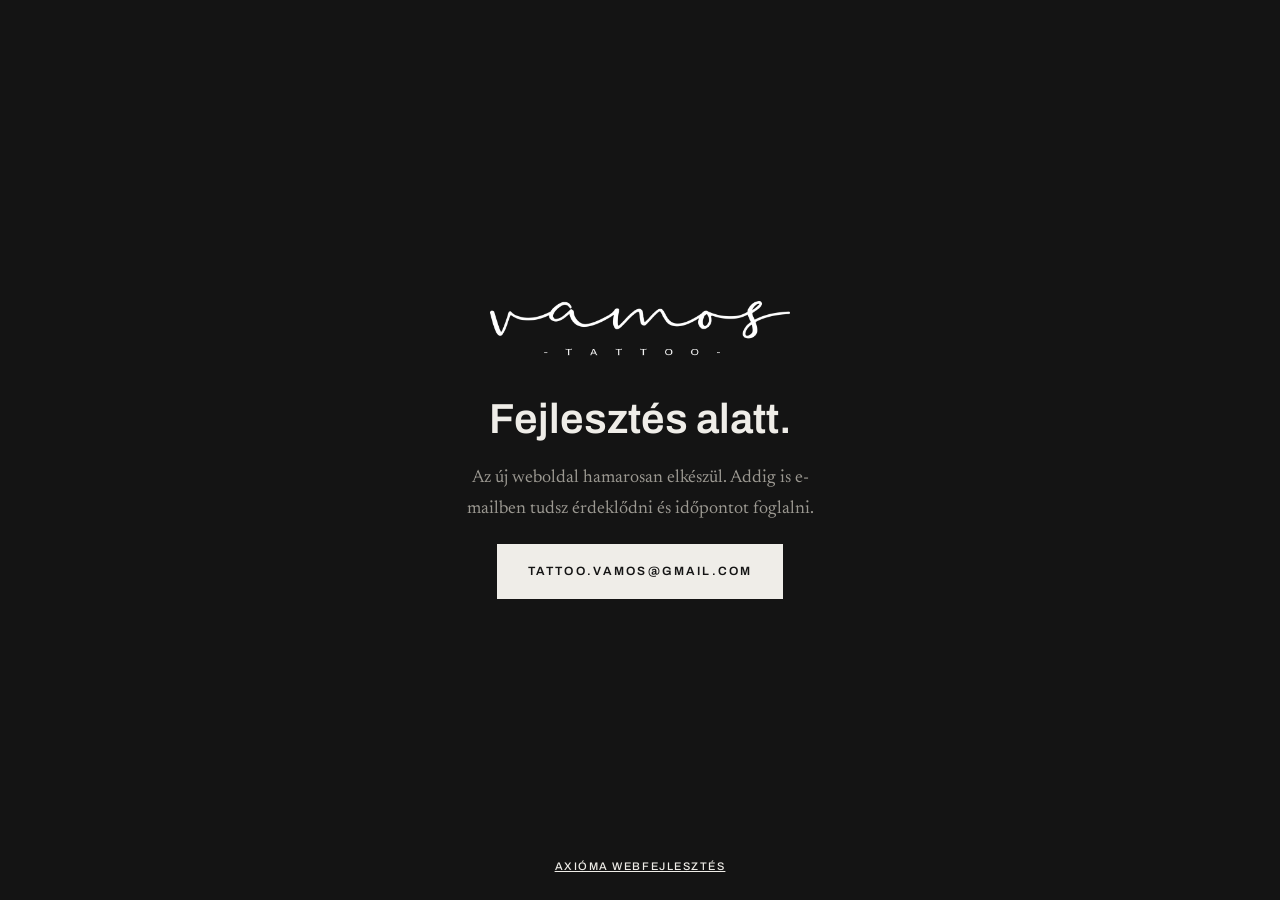
==== commit acdb610e: "Norbert 2026-09-30 feedback: content changes, split contact field, WebP images - Inkness logo now bl" ====
--- a/index.html
+++ b/index.html
@@ -25,7 +25,7 @@
 </head>
 <body>
   <main class="wrap e">
-    <img src="assets/brand/vamos-wordmark-white.png" alt="Vamos Tattoo" width="300" height="60">
+    <img src="assets/brand/vamos-wordmark-white.webp" alt="Vamos Tattoo" width="300" height="60">
     <h1>Fejlesztés alatt.</h1>
     <p>
       Az új weboldal hamarosan elkészül. Addig is e-mailben tudsz érdeklődni és időpontot foglalni.
--- a/styles.css
+++ b/styles.css
@@ -168,7 +168,7 @@
 /* Seven squares and one 2x2 tile leave two cells short of a full grid, so the
    last two carry a line of his own writing instead of a gap. */
 .g-note {
-  grid-column: span 2; margin: 0;
+  grid-column: 1 / -1; margin: 0;
   border: 1px solid var(--line-w); padding: clamp(26px, 3vw, 40px);
   display: grid; align-content: center;
 }
@@ -205,7 +205,7 @@
 
 .inkness {
   margin-top: clamp(32px, 4vw, 48px); padding: 22px 26px;
-  background: var(--paper); border: 1px solid var(--line);
+  background: var(--band); border: 1px solid var(--line);
   display: flex; gap: 22px; align-items: center;
 }
 .inkness img { width: 72px; height: 72px; flex: 0 0 auto; }
@@ -277,7 +277,10 @@
 .opt { color: var(--on-ink-2); font-weight: 400; text-transform: none; letter-spacing: .02em; }
 .row { display: grid; gap: 18px; grid-template-columns: 1fr 1fr; }
 
-.form input[type="text"], .form textarea {
+.form input[type="text"],
+.form input[type="email"],
+.form input[type="tel"],
+.form textarea {
   width: 100%; font: inherit; font-size: 16px; color: var(--on-ink);
   background: #1D1D1D; border: 1px solid var(--line-w); padding: 12px 14px;
 }
@@ -317,7 +320,10 @@
 .hint { margin: 0; font-size: 14px; color: var(--on-ink-2); }
 .err { display: none; margin: 0; font-size: 14px; color: #E5907F; }
 .fld.bad .err { display: block; }
-.fld.bad input[type="text"], .fld.bad textarea { border-color: #E5907F; }
+.fld.bad input[type="text"],
+.fld.bad input[type="email"],
+.fld.bad input[type="tel"],
+.fld.bad textarea { border-color: #E5907F; }
 .form-ok { margin: 0; padding: 14px 16px; font-size: 16px; background: #1D1D1D; border: 1px solid var(--line-w); color: var(--on-ink); }
 .form-note { margin: 0; font-size: 14px; color: var(--on-ink-2); }
 
@@ -423,3 +429,26 @@
   .ftr-nav { margin-inline: 0; }
   .ftr-by { margin-left: 0 !important; }
 }
+
+
+/* ---------- Norbert 2026-09-30 ---------- */
+
+/* The styles line set in the eyebrow face, uppercase and larger. */
+/* The 46ch cap on .gal-h is sized for a sentence, not for this line. */
+.gal-h:has(.gal-styles) { max-width: none; }
+.gal-h .gal-styles {
+  font-family: var(--f-d);
+  font-weight: 600;
+  text-transform: uppercase;
+  letter-spacing: .1em;
+  font-size: clamp(21px, 3.2vw, 36px);
+  line-height: 1.2;
+}
+
+/* Rólam: photograph first and larger, then his name, then the wordmark. */
+.portre-l { max-width: 420px; }
+.two-l .rolam-nev { margin: clamp(18px, 2.4vw, 26px) 0 0; }
+.rolam-mark { width: 190px; height: auto; margin-top: 16px; }
+
+/* Phone sits behind its own tick, so it needs the checkbox frame on its own. */
+.fld-chk-tel { border: 1px solid var(--line-w); }
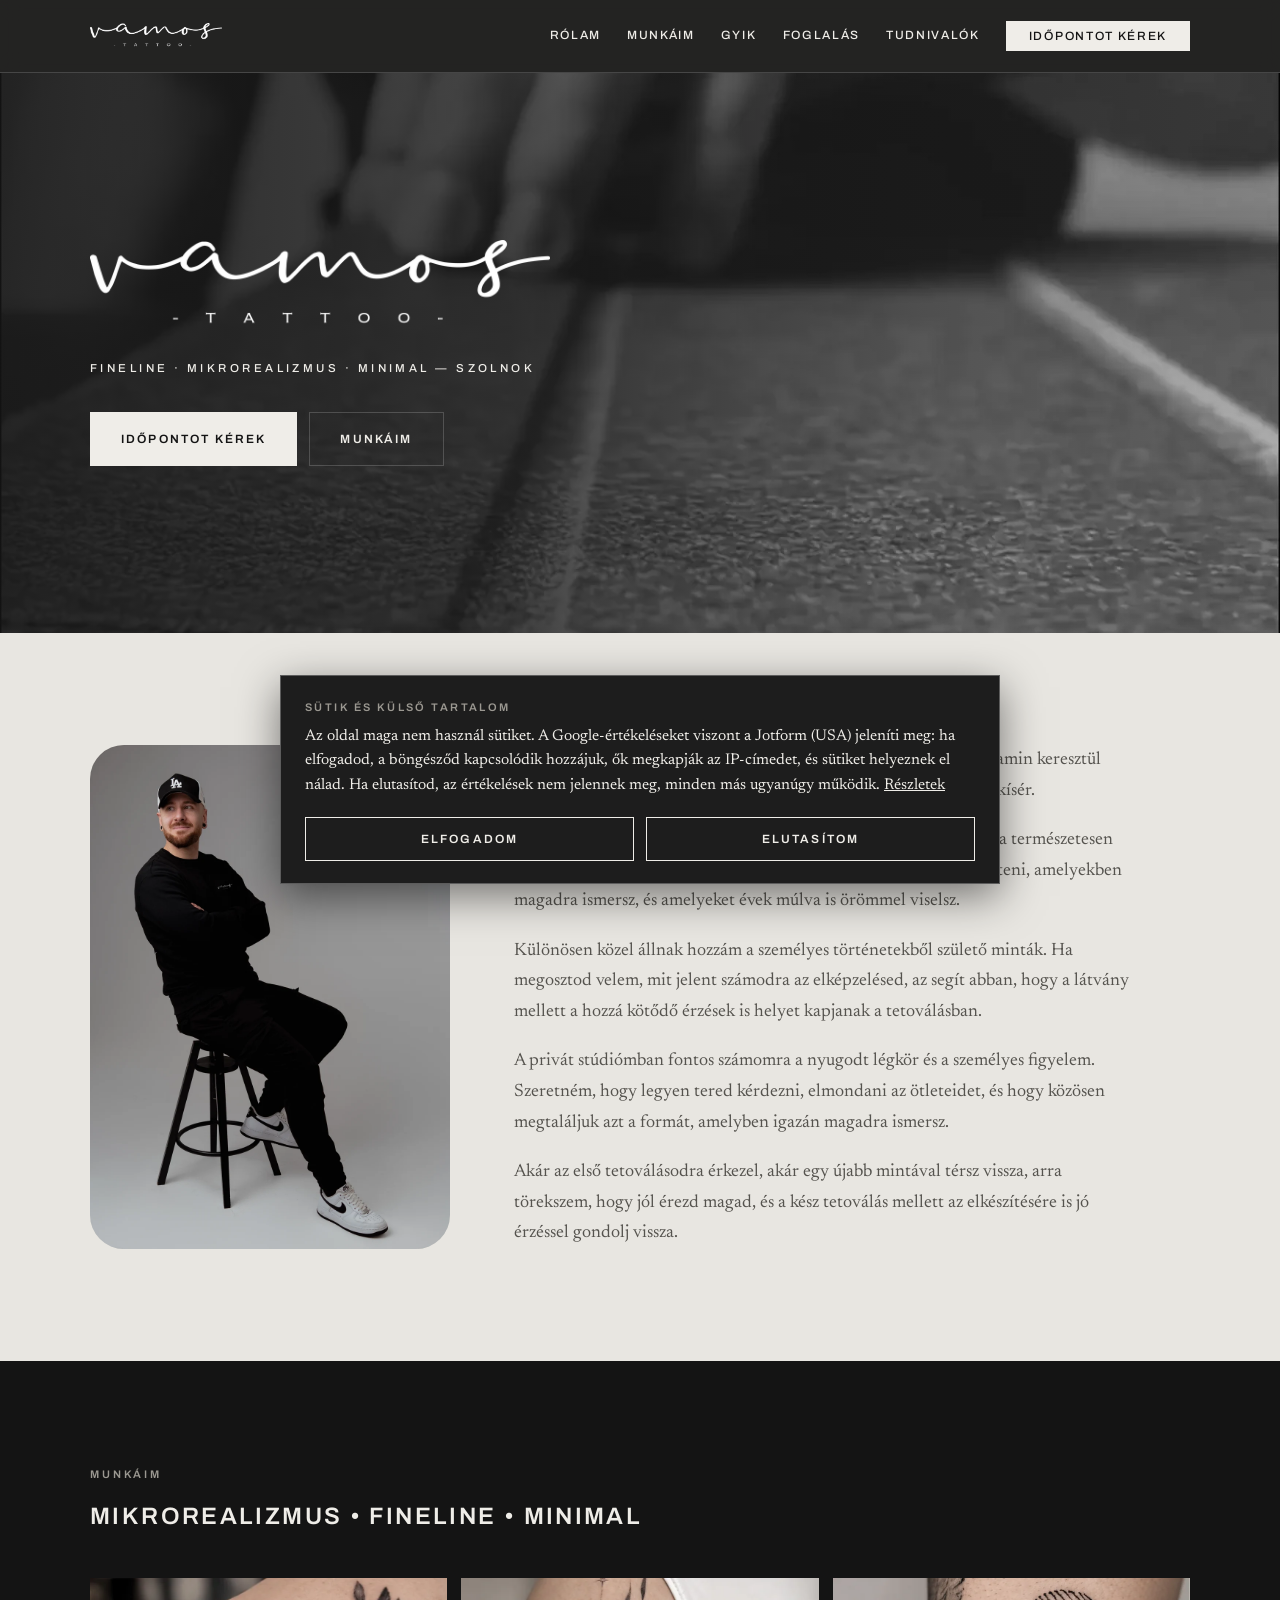
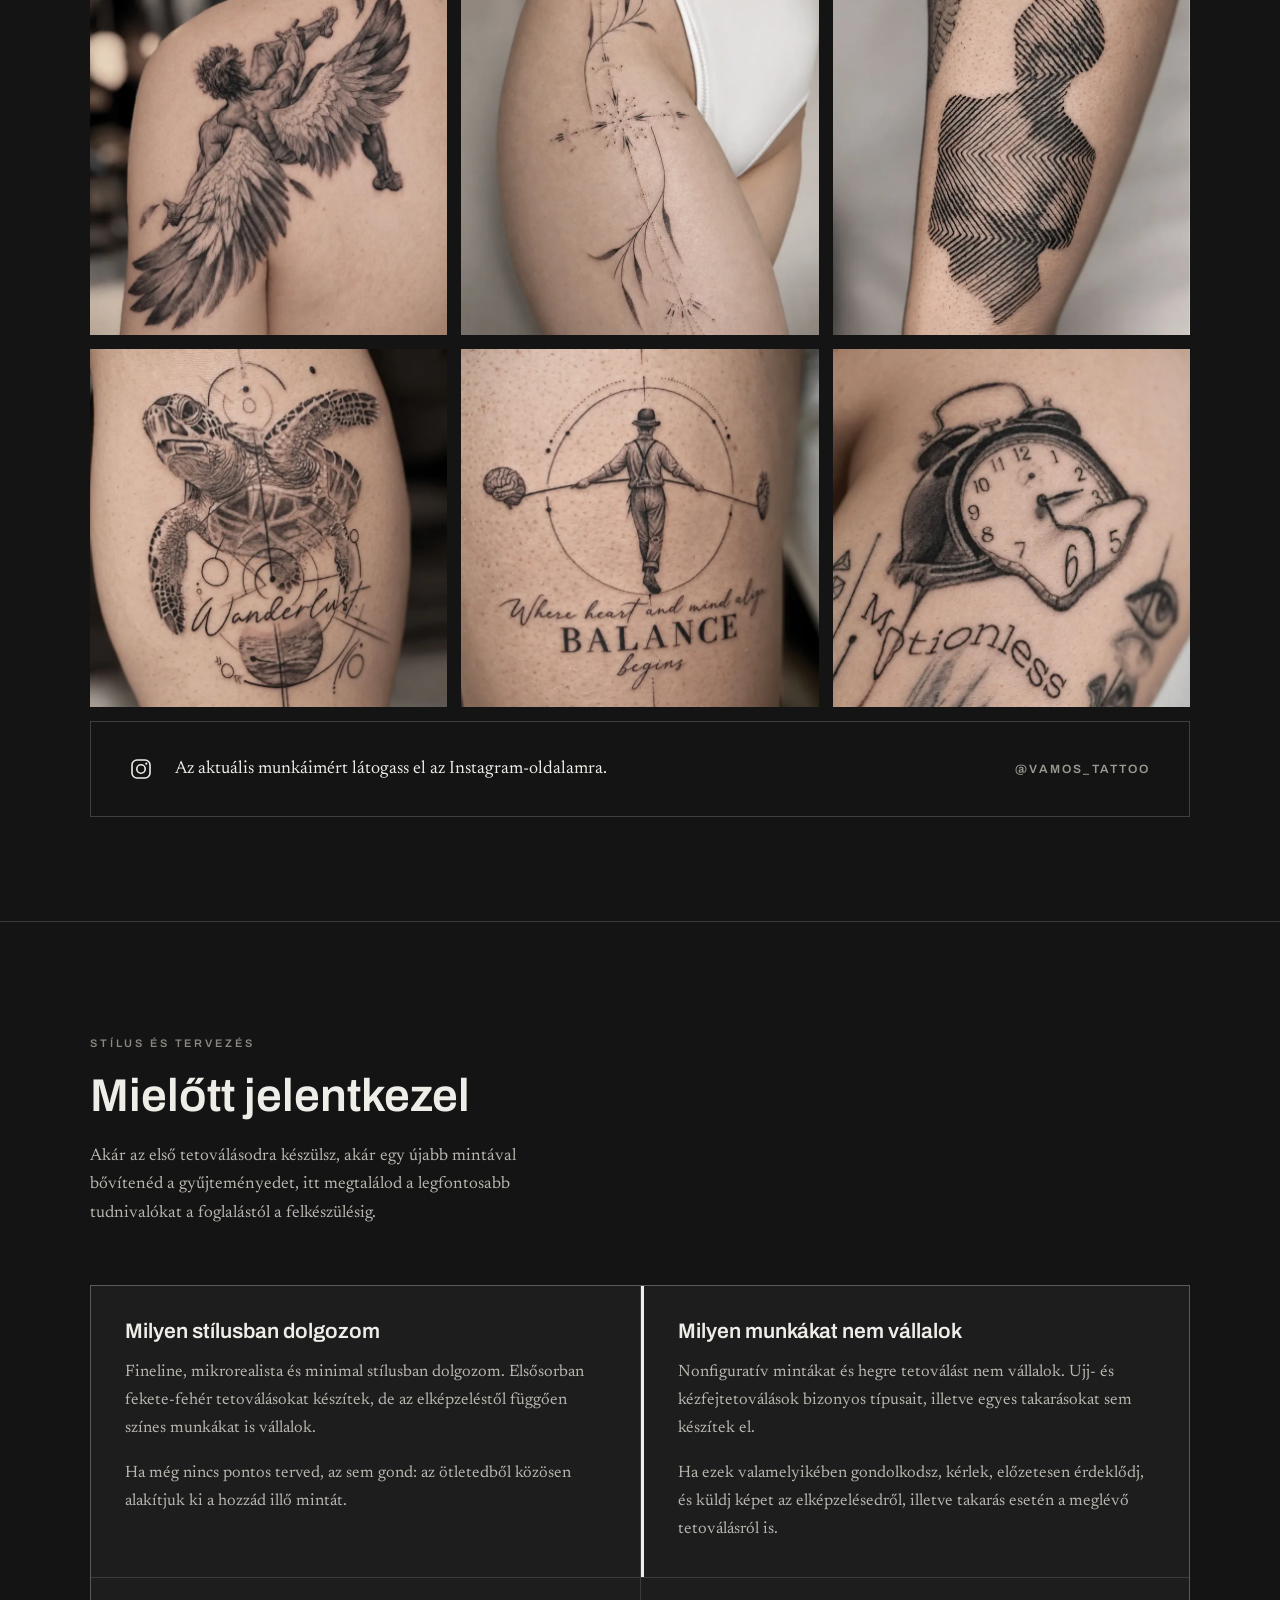
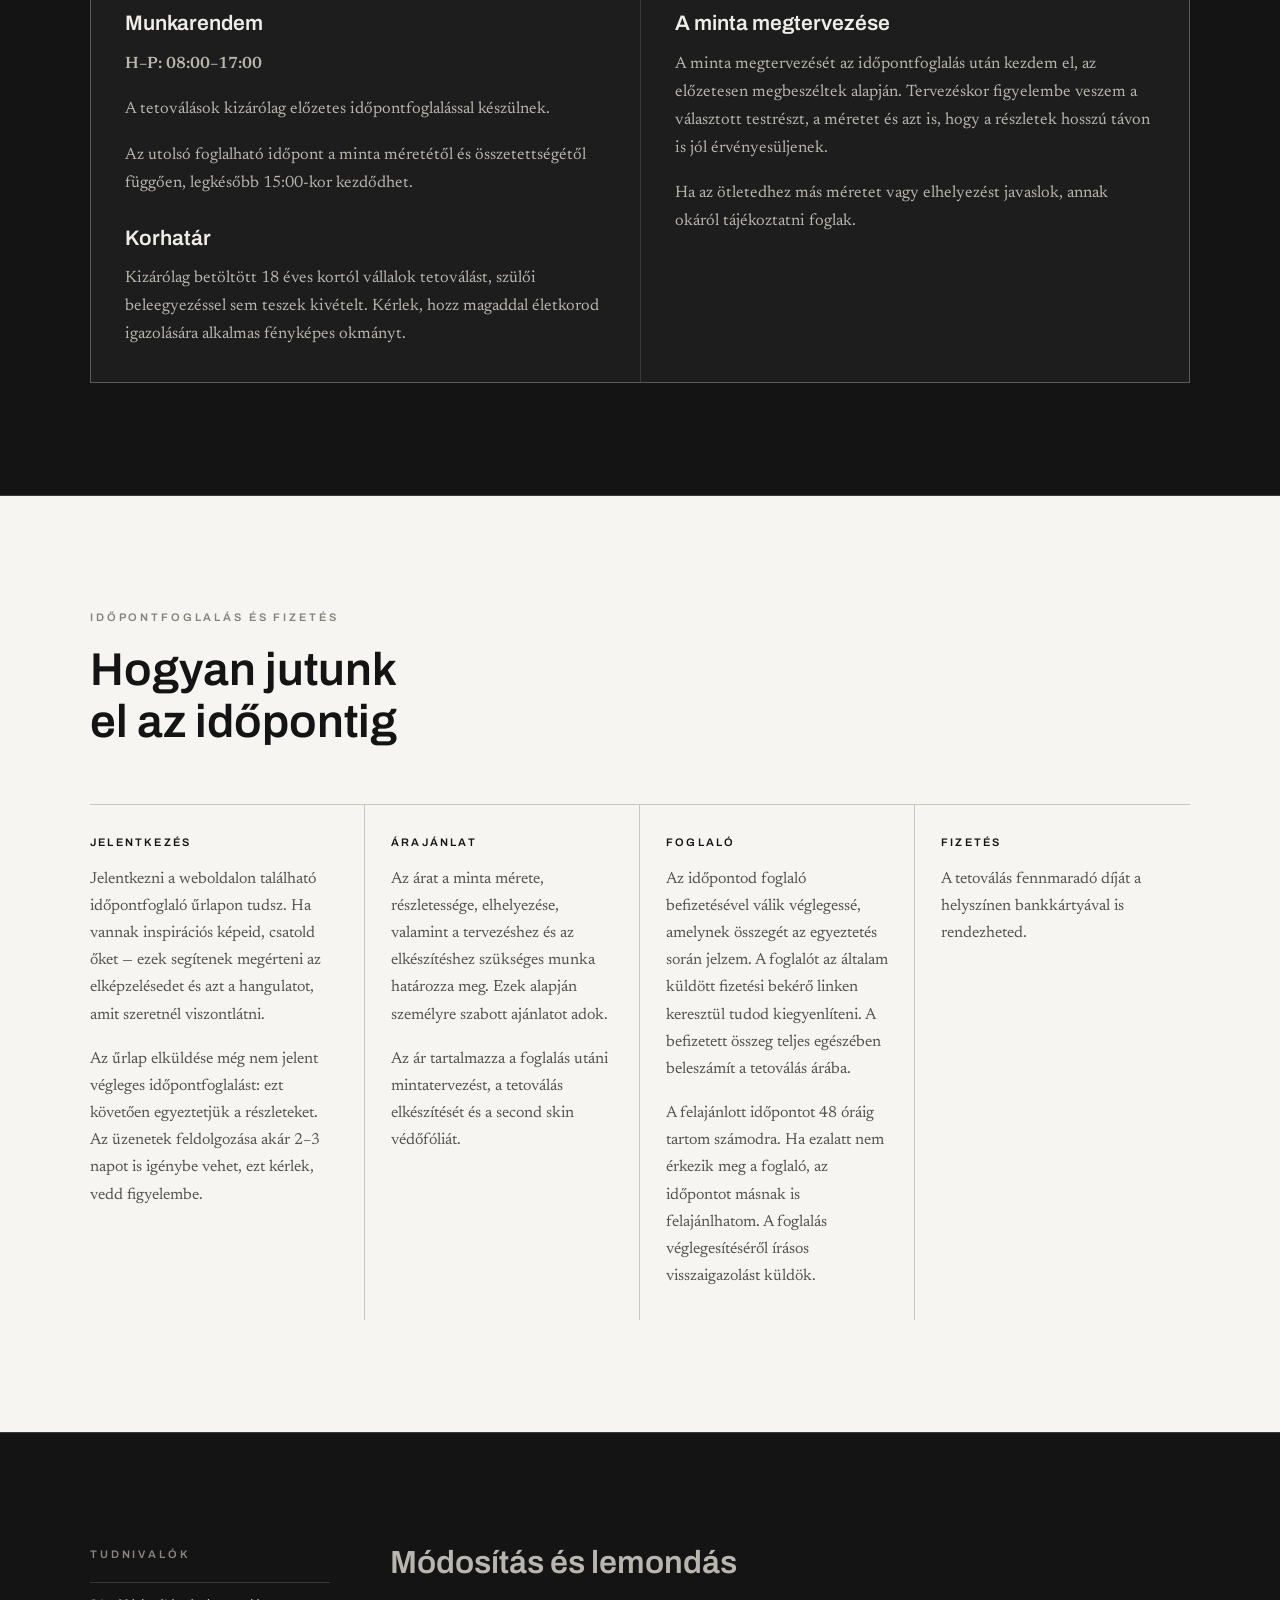
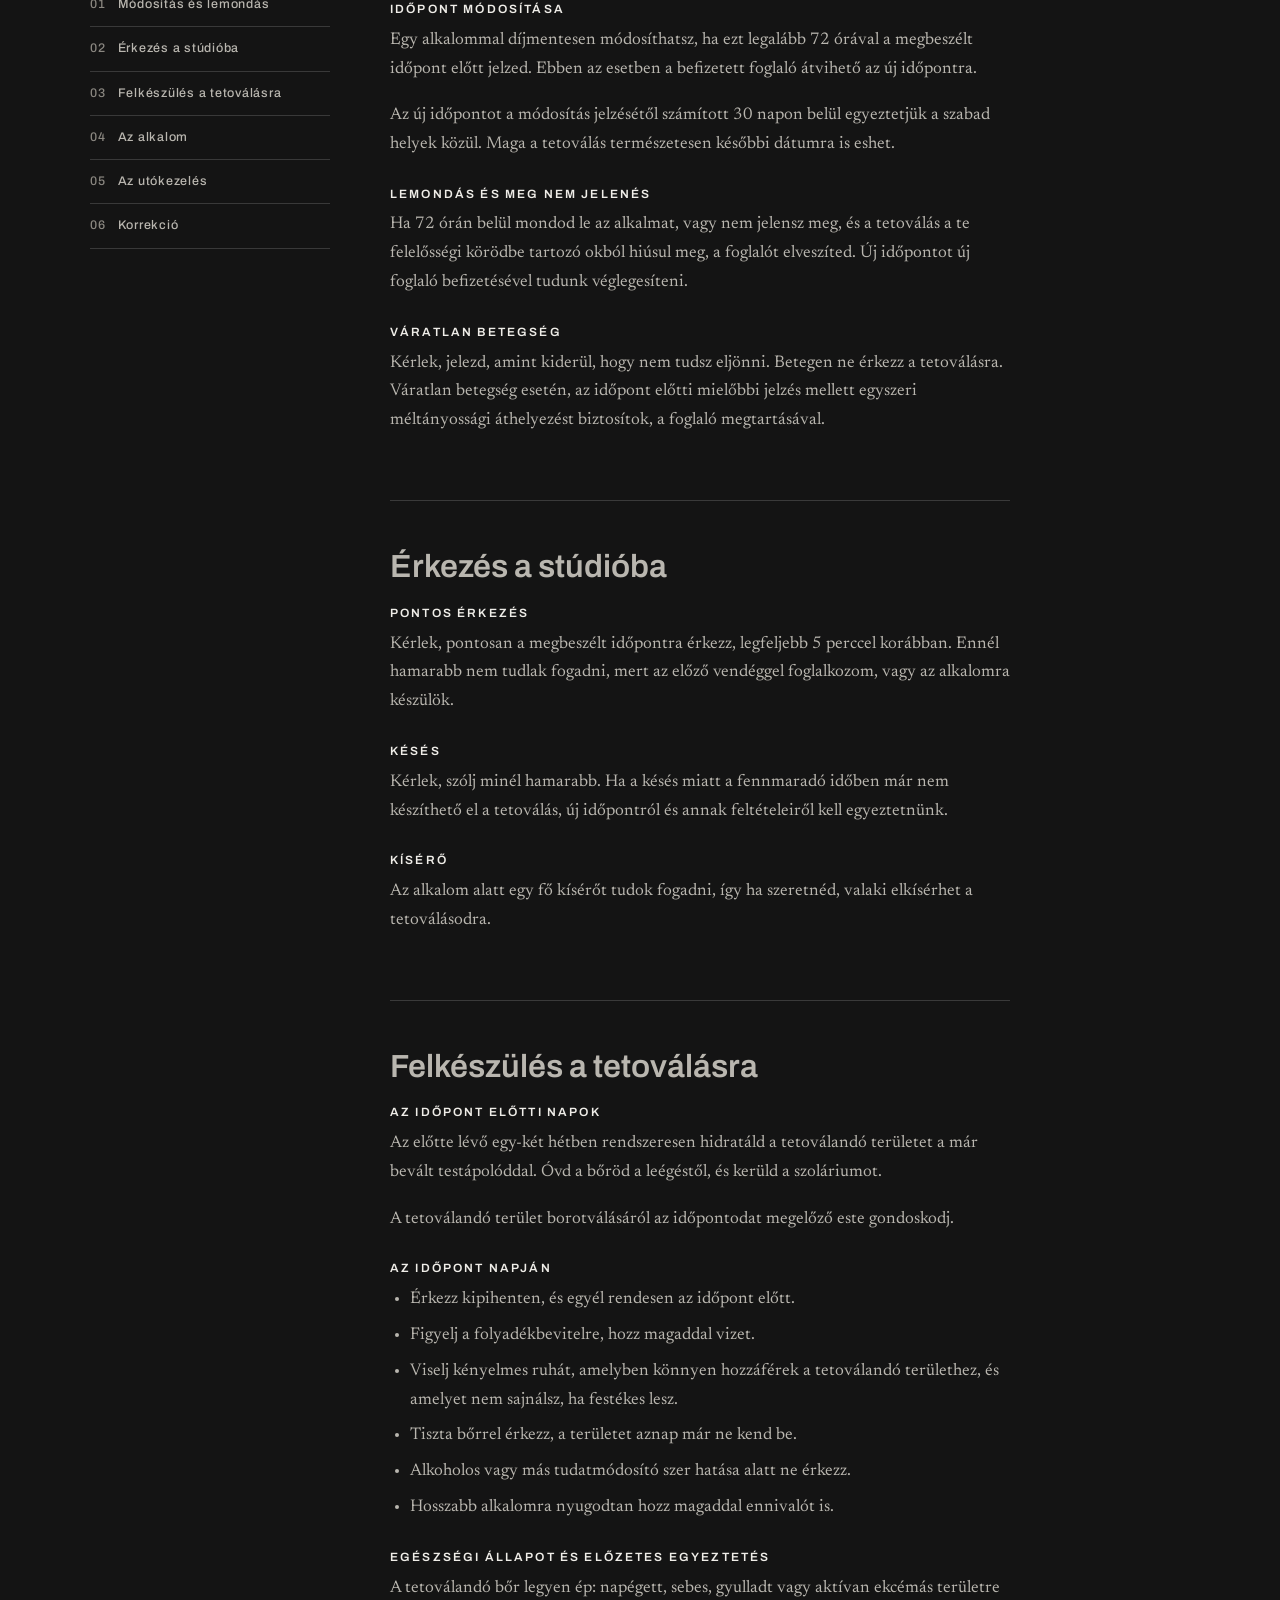
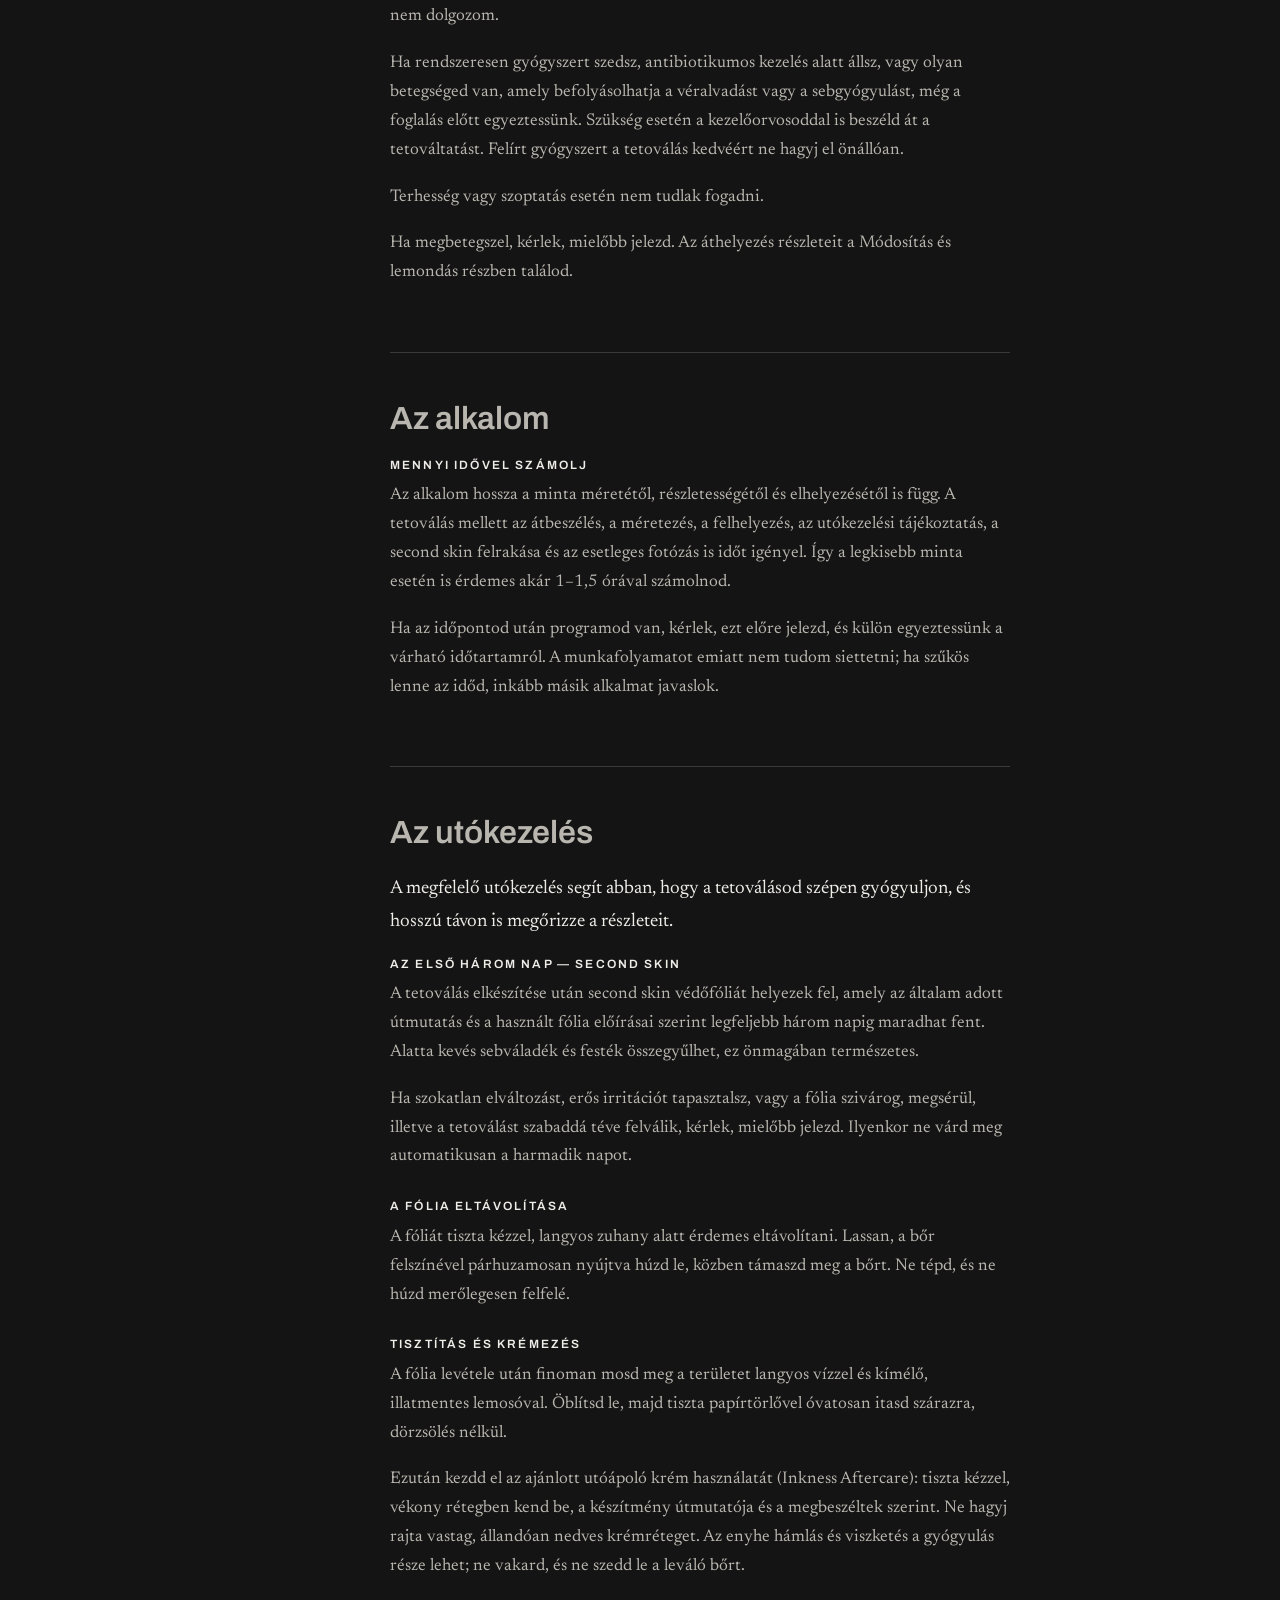
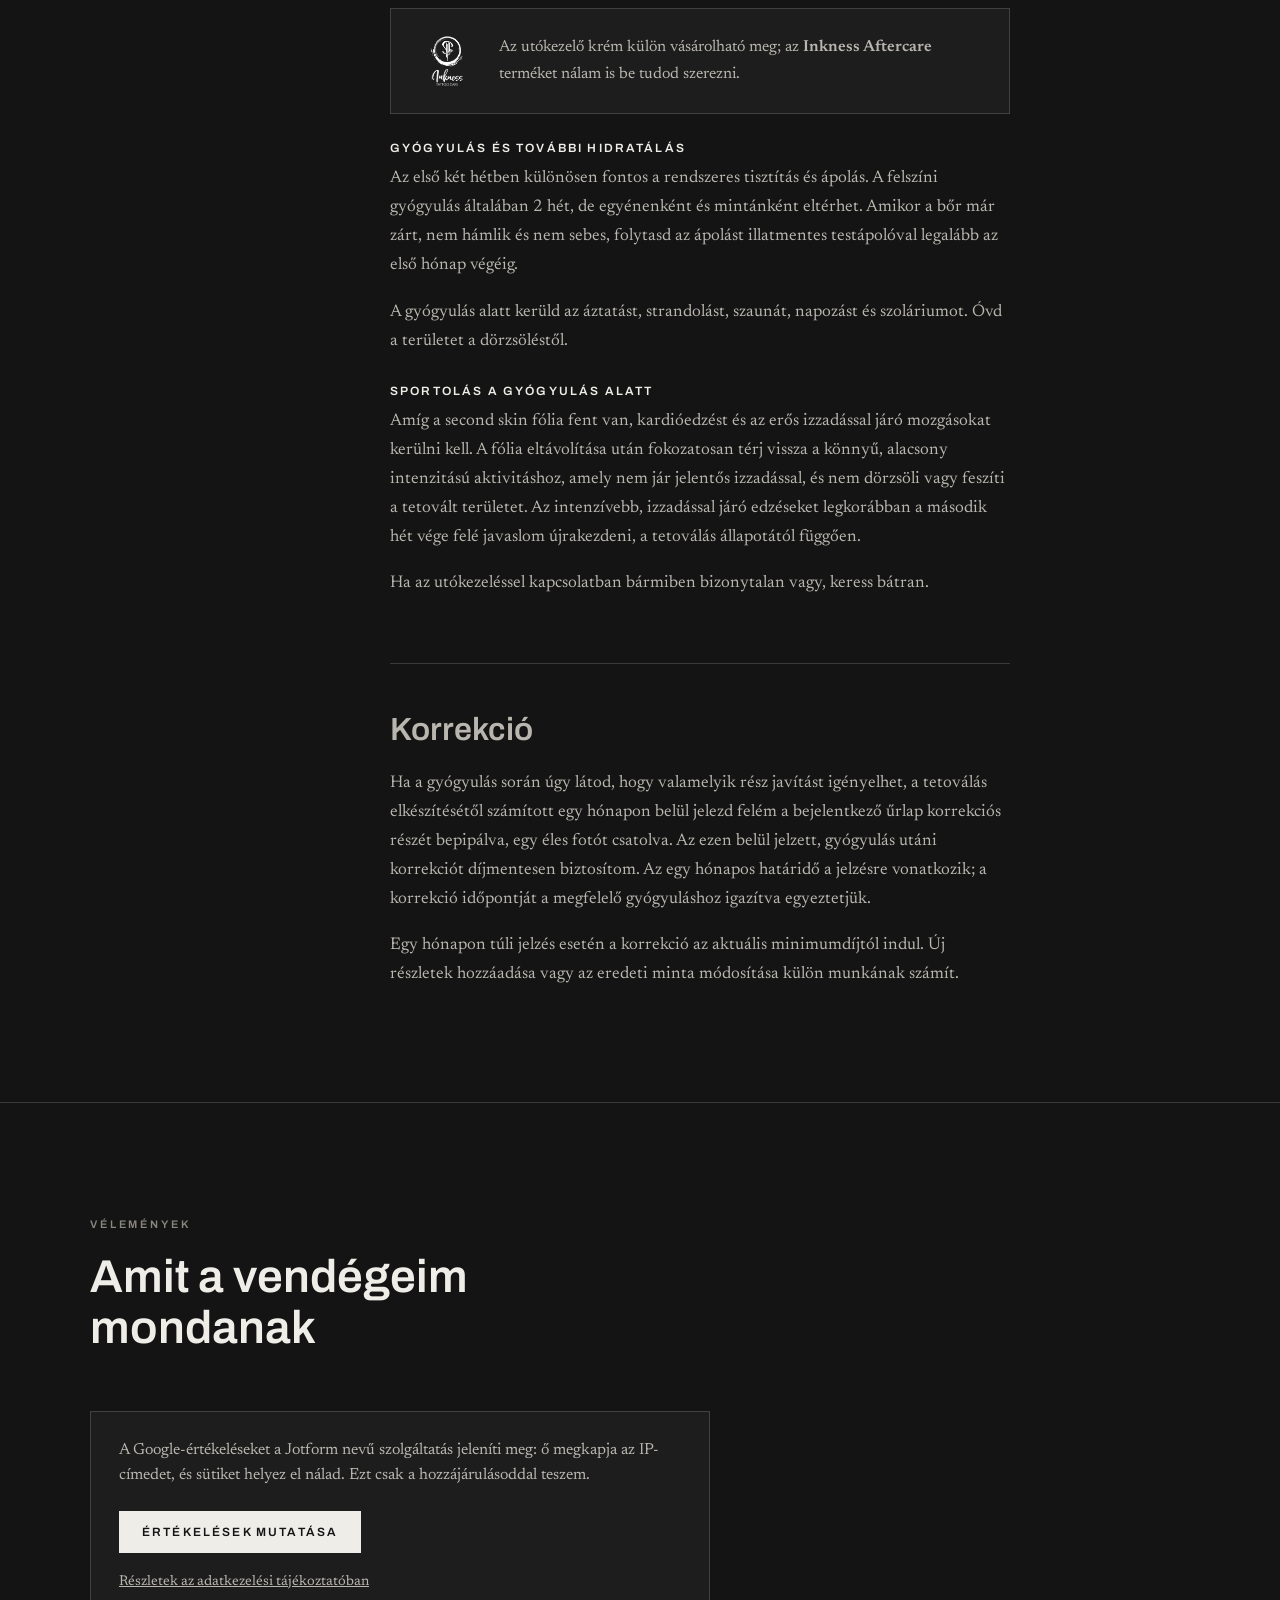
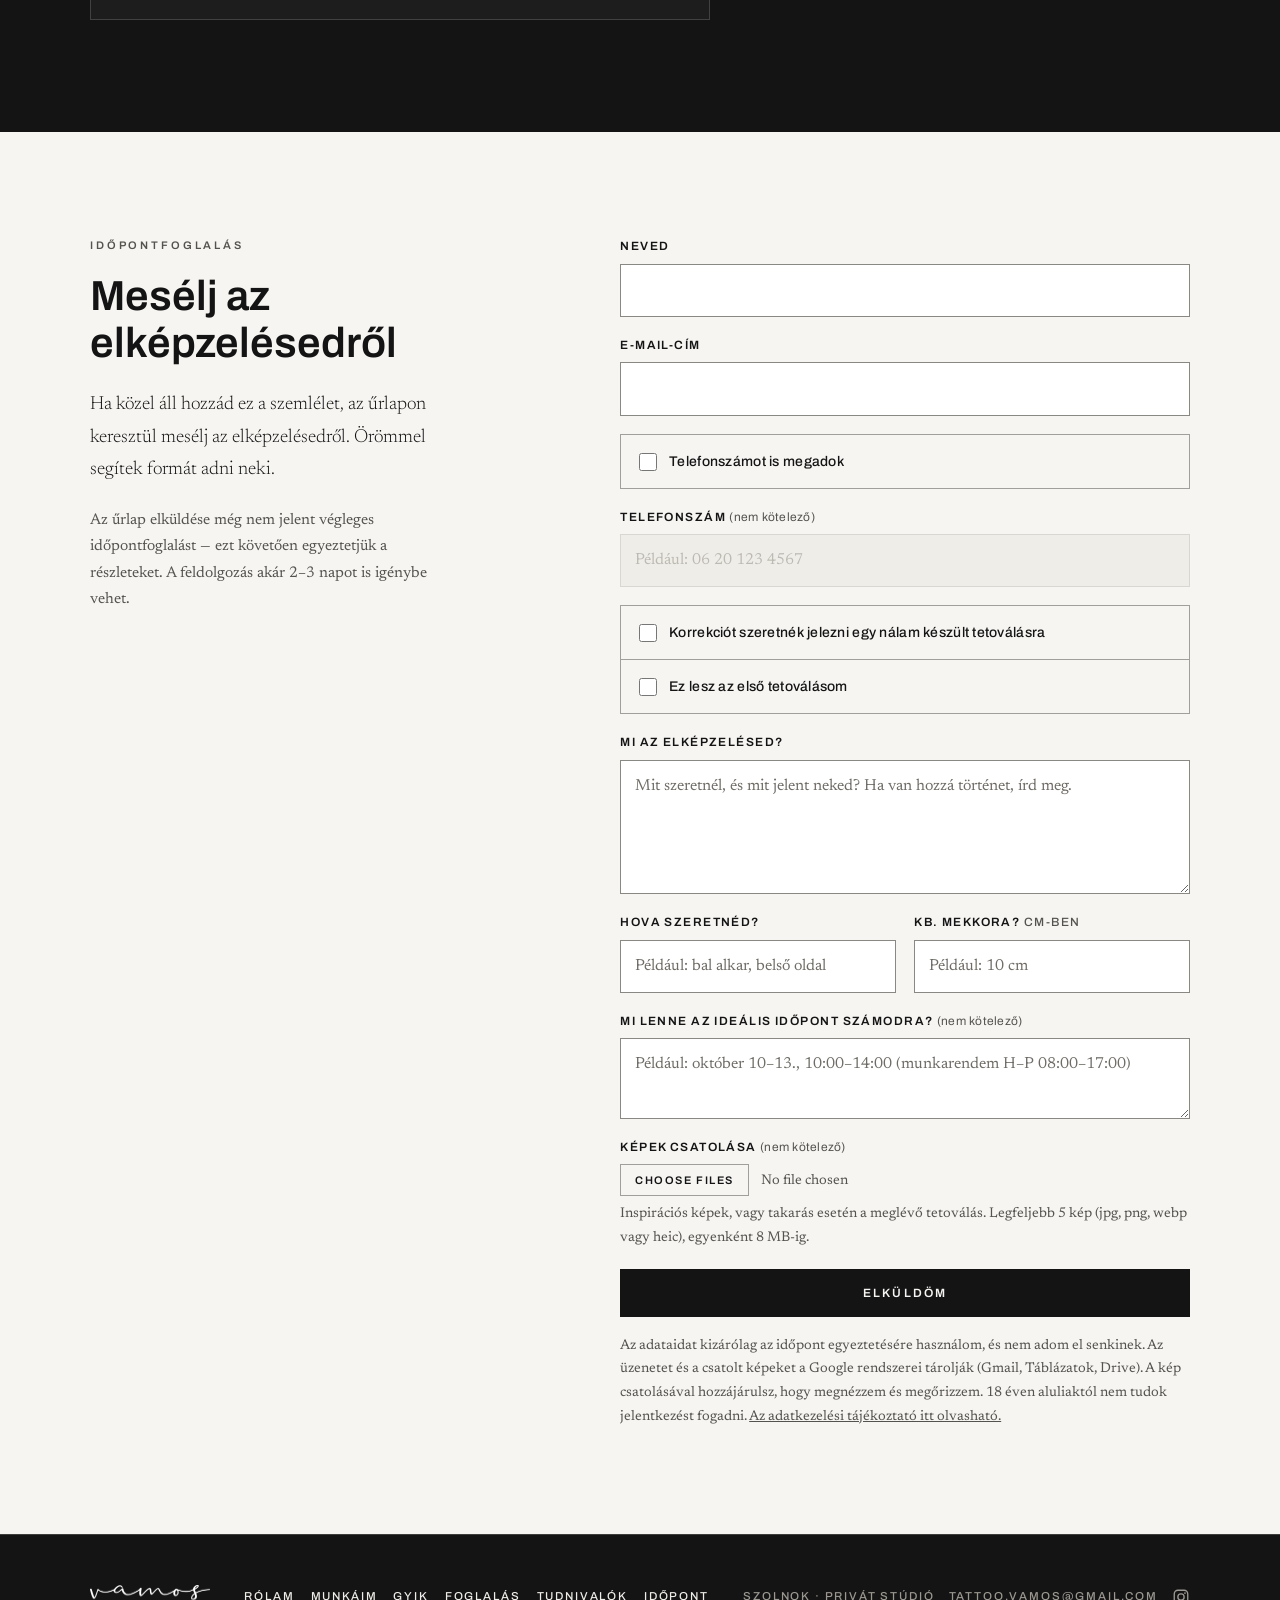
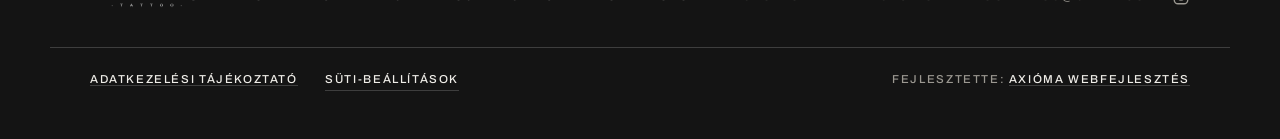
==== commit c5026b64: "Launch: finished page is the home page (index.html), /prod redirects to /" ====
--- a/index.html
+++ b/index.html
@@ -1,41 +1,720 @@
 <!DOCTYPE html>
-<html lang="hu">
+<html lang="hu" class="sotet">
 <head>
 <meta charset="utf-8">
 <meta name="viewport" content="width=device-width, initial-scale=1, viewport-fit=cover">
-<title>Fejlesztés alatt — Vamos Tattoo</title>
+<title>Vamos Tattoo — fineline és mikrorealista tetoválás Szolnokon</title>
+<meta name="description" content="Fineline, mikrorealista és minimal tetoválás Szolnokon, privát stúdióban. Vámos Norbert munkái, tudnivalók, gyakori kérdések és online időpontfoglalás.">
+<meta name="theme-color" content="#141414">
+<link rel="canonical" href="https://vamostattoo.eu/">
+<meta property="og:type" content="website">
+<meta property="og:site_name" content="Vamos Tattoo">
+<meta property="og:locale" content="hu_HU">
+<meta property="og:title" content="Vamos Tattoo — fineline és mikrorealista tetoválás Szolnokon">
+<meta property="og:description" content="Fineline, mikrorealista és minimal tetoválás privát stúdióban, Szolnokon. Munkák, tudnivalók és online időpontfoglalás.">
+<meta property="og:url" content="https://vamostattoo.eu/">
+<meta property="og:image" content="https://vamostattoo.eu/assets/studio/og.jpg">
+<meta property="og:image:width" content="1200">
+<meta property="og:image:height" content="630">
+<meta property="og:image:alt" content="Vamos Tattoo — tetoválógép közelről, a stúdió feliratával">
+<meta name="twitter:card" content="summary_large_image">
 <link rel="icon" href="assets/favicon.svg" type="image/svg+xml">
+<link rel="icon" href="assets/favicon-32.png" type="image/png" sizes="32x32">
+<link rel="icon" href="/favicon.ico" sizes="48x48">
+<link rel="apple-touch-icon" href="assets/apple-touch-icon.png">
 <link rel="stylesheet" href="assets/fonts.css">
 <link rel="stylesheet" href="styles.css">
-<style>
-  body { background: var(--ink); color: var(--on-ink); min-height: 100svh; display: grid; place-items: center; }
-  .e { text-align: center; max-width: 46ch; }
-  .e img { width: min(72vw, 300px); margin: 0 auto 34px; }
-  .e h1 { font-size: clamp(28px, 5vw, 42px); color: var(--on-ink); }
-  .e p { margin: 20px 0 0; color: var(--on-ink-2); font-size: 18px; }
-  .e .cta-row { justify-content: center; }
-  .e-by {
-    position: absolute; bottom: calc(24px + env(safe-area-inset-bottom, 0px));
-    left: 0; right: 0; text-align: center; margin: 0;
-    font-family: var(--f-d); font-size: 11px; font-weight: 500;
-    letter-spacing: .14em; text-transform: uppercase; color: var(--on-ink-2);
-  }
-  .e-by a { color: var(--on-ink); }
-</style>
+<link rel="preload" href="assets/studio/hero-poster.webp" as="image">
+<script type="application/ld+json">
+{
+  "@context": "https://schema.org",
+  "@graph": [
+    {
+      "@type": "WebSite",
+      "@id": "https://vamostattoo.eu/#website",
+      "url": "https://vamostattoo.eu/",
+      "name": "Vamos Tattoo",
+      "inLanguage": "hu",
+      "publisher": { "@id": "https://vamostattoo.eu/#studio" }
+    },
+    {
+      "@type": "TattooParlor",
+      "@id": "https://vamostattoo.eu/#studio",
+      "name": "Vamos Tattoo",
+      "url": "https://vamostattoo.eu/",
+      "description": "Fineline, mikrorealista és minimal tetoválás Szolnokon, privát stúdióban.",
+      "email": "tattoo.vamos@gmail.com",
+      "logo": "https://vamostattoo.eu/assets/apple-touch-icon.png",
+      "image": "https://vamostattoo.eu/assets/studio/og.jpg",
+      "areaServed": { "@type": "City", "name": "Szolnok" },
+      "address": { "@type": "PostalAddress", "addressLocality": "Szolnok", "addressCountry": "HU" },
+      "knowsAbout": ["Fineline tetoválás", "Mikrorealista tetoválás", "Minimal tetoválás"],
+      "founder": { "@type": "Person", "name": "Vámos Norbert", "jobTitle": "Tetováló" },
+      "sameAs": ["https://www.instagram.com/vamos_tattoo/"]
+    }
+  ]
+}
+</script>
+<script>
+  if (/[?&]vilagos\b/.test(location.search)) document.documentElement.classList.remove('sotet');
+  /* A saved "yes" to the cookie notice (six months) is known before the first paint. */
+  try { var c = JSON.parse(localStorage.getItem('vt-consent')); if (c && c.v === 'yes' && Date.now() - c.t < 15811200000) document.documentElement.classList.add('cc-yes'); } catch (e) {}
+</script>
 </head>
-<body>
-  <main class="wrap e">
-    <img src="assets/brand/vamos-wordmark-white.webp" alt="Vamos Tattoo" width="300" height="60">
-    <h1>Fejlesztés alatt.</h1>
-    <p>
-      Az új weboldal hamarosan elkészül. Addig is e-mailben tudsz érdeklődni és időpontot foglalni.
+<body id="top">
+<a class="skip" href="#fo">Ugrás a tartalomra</a>
+
+<div class="cc" id="cc" role="dialog" aria-modal="false" aria-labelledby="cc-t" aria-describedby="cc-d" hidden>
+  <p class="cc-t" id="cc-t">Sütik és külső tartalom</p>
+  <p class="cc-d" id="cc-d">
+    Az oldal maga nem használ sütiket. A Google-értékeléseket viszont a Jotform
+    (USA) jeleníti meg: ha elfogadod, a böngésződ kapcsolódik hozzájuk, ők
+    megkapják az IP-címedet, és sütiket helyeznek el nálad. Ha elutasítod, az
+    értékelések nem jelennek meg, minden más ugyanúgy működik.
+    <a href="adatkezeles.html#ertekelesek">Részletek</a>
+  </p>
+  <div class="cc-b">
+    <button class="cc-btn" type="button" data-cc="yes">Elfogadom</button>
+    <button class="cc-btn" type="button" data-cc="no">Elutasítom</button>
+  </div>
+</div>
+
+<header class="hdr">
+  <div class="wrap hdr-in">
+    <a class="brand" href="#top" aria-label="Vamos Tattoo — vissza a lap tetejére">
+      <img src="assets/brand/vamos-wordmark-black.webp" alt="Vamos Tattoo" width="150" height="30">
+    </a>
+    <nav id="menu" class="nav" aria-label="Fő menü">
+      <a href="#rolam">Rólam</a>
+      <a href="#munkaim">Munkáim</a>
+      <a href="#gyik">GYIK</a>
+      <a href="#foglalas">Foglalás</a>
+      <a href="#tudnivalok">Tudnivalók</a>
+      <a href="#jelentkezes" class="btn btn-p nav-cta">Időpontot kérek</a>
+    </nav>
+    <button class="burger" type="button" aria-expanded="false" aria-controls="menu" aria-label="Menü">
+      <span></span><span></span><span></span>
+    </button>
+  </div>
+</header>
+
+<main id="fo">
+
+  <section class="hero">
+    <div class="wrap hero-in">
+      <div class="hero-t">
+        <h1 class="hero-h">
+          <img class="hero-mark" src="assets/brand/vamos-wordmark-white.webp"
+               alt="Vamos Tattoo" width="960" height="194">
+          <span class="vh"> — fineline és mikrorealista tetoválás Szolnokon</span>
+        </h1>
+        <p class="hero-sub"><span class="hs-a">Fineline · Mikrorealizmus · Minimal</span><span class="hs-d">&nbsp;—&nbsp;</span><span class="hs-b">Szolnok</span></p>
+        <p class="cta-row">
+          <a class="btn btn-l btn-w" href="#jelentkezes">Időpontot kérek</a>
+          <a class="btn btn-l btn-o" href="#munkaim">Munkáim</a>
+        </p>
+      </div>
+      <figure class="hero-p" aria-hidden="true">
+        <!-- script.js starts the video once the rest of the page has loaded; until then the poster shows. -->
+        <video class="hero-v" muted loop playsinline preload="none"
+               poster="assets/studio/hero-poster.webp"
+               data-src="assets/studio/hero.mp4" data-src-hd="assets/studio/hero-hd.mp4"
+               width="1280" height="720" disablepictureinpicture disableremoteplayback></video>
+      </figure>
+    </div>
+  </section>
+
+  <section id="rolam" class="sec">
+    <div class="wrap two rolam">
+      <figure class="rolam-foto">
+        <img src="assets/studio/rolam.webp"
+             alt="Vámos Norbert a stúdióban, bárszéken ülve"
+             width="1000" height="1374" loading="lazy">
+      </figure>
+      <div class="two-r prose">
+        <h2 class="vh">Vámos Norbert</h2>
+        <p>
+          A rajzolás és az alkotás már az iskolás éveimtől az életem része volt,
+          amin keresztül jutottam el végül a tetováláshoz, amely most már több
+          mint tíz éve kísér.
+        </p>
+        <p>
+          Fontos számomra az egyediség, a finom részletek és az, hogy a minta
+          természetesen illeszkedjen a tested vonalaihoz. Olyan tetoválásokat
+          szeretek készíteni, amelyekben magadra ismersz, és amelyeket évek
+          múlva is örömmel viselsz.
+        </p>
+        <p>
+          Különösen közel állnak hozzám a személyes történetekből születő
+          minták. Ha megosztod velem, mit jelent számodra az elképzelésed, az
+          segít abban, hogy a látvány mellett a hozzá kötődő érzések is helyet
+          kapjanak a tetoválásban.
+        </p>
+        <p>
+          A privát stúdiómban fontos számomra a nyugodt légkör és a személyes
+          figyelem. Szeretném, hogy legyen tered kérdezni, elmondani az
+          ötleteidet, és hogy közösen megtaláljuk azt a formát, amelyben
+          igazán magadra ismersz.
+        </p>
+        <p>
+          Akár az első tetoválásodra érkezel, akár egy újabb mintával térsz
+          vissza, arra törekszem, hogy jól érezd magad, és a kész tetoválás
+          mellett az elkészítésére is jó érzéssel gondolj vissza.
+        </p>
+      </div>
+    </div>
+  </section>
+
+  <section id="munkaim" class="gal-sec">
+    <div class="wrap">
+      <header class="gal-h">
+        <p class="eyebrow eyebrow-w">Munkáim</p>
+        <h2 class="h-w gal-styles">Mikrorealizmus&nbsp;• Fineline&nbsp;• Minimal</h2>
+      </header>
+    </div>
+    <div class="wrap gal">
+      <figure class="g"><img src="assets/gallery/01-ikarosz.webp" alt="Zuhanó, szárnyas férfialak, mikrorealista fekete-szürke tetoválás a lapockán" width="720" height="720" loading="lazy"></figure>
+      <figure class="g"><img src="assets/gallery/02-fineline.webp" alt="Fineline tetoválás a combon: vékony ágak, levelek és pontokból álló csillagminta" width="720" height="720" loading="lazy"></figure>
+      <figure class="g"><img src="assets/gallery/03-vonalas-alak.webp" alt="Sűrű, cikkcakkos vonalakból kirajzolódó absztrakt alak alkaron" width="720" height="720" loading="lazy"></figure>
+      <figure class="g"><img src="assets/gallery/04-teknos.webp" alt="Mikrorealista tengeri teknős Wanderlust felirattal és geometrikus körökkel, vádlin" width="720" height="720" loading="lazy"></figure>
+      <figure class="g"><img src="assets/gallery/05-balance.webp" alt="Kötélen egyensúlyozó alak, a rúd két végén agy és szív, Where heart and mind align, balance begins felirattal" width="720" height="720" loading="lazy"></figure>
+      <figure class="g"><img src="assets/gallery/06-ora.webp" alt="Megolvadó ébresztőóra Motionless felirattal, mikrorealista fekete-szürke tetoválás" width="720" height="720" loading="lazy"></figure>
+      <a class="g-insta" href="https://www.instagram.com/vamos_tattoo/" target="_blank" rel="noopener">
+        <svg class="ig" viewBox="0 0 24 24" width="30" height="30" aria-hidden="true" focusable="false">
+          <rect x="3" y="3" width="18" height="18" rx="5" fill="none" stroke="currentColor" stroke-width="1.6"/>
+          <circle cx="12" cy="12" r="4.2" fill="none" stroke="currentColor" stroke-width="1.6"/>
+          <circle cx="17.3" cy="6.7" r="1.1" fill="currentColor"/>
+        </svg>
+        <span class="g-insta-t">Az aktuális munkáimért látogass el az Instagram-oldalamra.</span>
+        <span class="g-insta-h">@vamos_tattoo</span>
+      </a>
+    </div>
+  </section>
+
+  <section id="gyik" class="sec sec-band">
+    <div class="wrap">
+      <header class="sec-h">
+        <p class="eyebrow">Stílus és tervezés</p>
+        <h2>Mielőtt jelentkezel</h2>
+        <p class="sec-l">
+          Akár az első tetoválásodra készülsz, akár egy újabb mintával
+          bővítenéd a gyűjteményedet, itt megtalálod a legfontosabb
+          tudnivalókat a foglalástól a felkészülésig.
+        </p>
+      </header>
+
+      <div class="cards">
+        <article class="card">
+          <h3>Milyen stílusban dolgozom</h3>
+          <p>
+            Fineline, mikrorealista és minimal stílusban dolgozom.
+            Elsősorban fekete-fehér tetoválásokat készítek, de az
+            elképzeléstől függően színes munkákat is vállalok.
+          </p>
+          <p>
+            Ha még nincs pontos terved, az sem gond: az ötletedből közösen
+            alakítjuk ki a hozzád illő mintát.
+          </p>
+        </article>
+        <article class="card card-no">
+          <h3>Milyen munkákat nem vállalok</h3>
+          <p>
+            Nonfiguratív mintákat és hegre tetoválást nem vállalok. Ujj- és
+            kézfejtetoválások bizonyos típusait, illetve egyes takarásokat sem
+            készítek el.
+          </p>
+          <p>
+            Ha ezek valamelyikében gondolkodsz, kérlek, előzetesen érdeklődj,
+            és küldj képet az elképzelésedről, illetve takarás esetén a
+            meglévő tetoválásról is.
+          </p>
+        </article>
+        <article class="card">
+          <h3>Munkarendem</h3>
+          <p><strong>H–P: 08:00–17:00</strong></p>
+          <p>A tetoválások kizárólag előzetes időpontfoglalással készülnek.</p>
+          <p>
+            Az utolsó foglalható időpont a minta méretétől és
+            összetettségétől függően, legkésőbb 15:00-kor kezdődhet.
+          </p>
+          <h3>Korhatár</h3>
+          <p>
+            Kizárólag betöltött 18 éves kortól vállalok tetoválást, szülői
+            beleegyezéssel sem teszek kivételt. Kérlek, hozz magaddal
+            életkorod igazolására alkalmas fényképes okmányt.
+          </p>
+        </article>
+        <article class="card">
+          <h3>A minta megtervezése</h3>
+          <p>
+            A minta megtervezését az időpontfoglalás után kezdem el, az
+            előzetesen megbeszéltek alapján. Tervezéskor figyelembe veszem a
+            választott testrészt, a méretet és azt is, hogy a részletek hosszú
+            távon is jól érvényesüljenek.
+          </p>
+          <p>
+            Ha az ötletedhez más méretet vagy elhelyezést javaslok, annak
+            okáról tájékoztatni foglak.
+          </p>
+        </article>
+      </div>
+    </div>
+  </section>
+
+  <section id="foglalas" class="sec">
+    <div class="wrap">
+      <header class="sec-h">
+        <p class="eyebrow">Időpontfoglalás és fizetés</p>
+        <h2>Hogyan jutunk el az időpontig</h2>
+      </header>
+
+      <ol class="flow">
+        <li class="fl">
+          <p class="fl-k">Jelentkezés</p>
+          <p>
+            Jelentkezni a weboldalon található időpontfoglaló űrlapon tudsz.
+            Ha vannak inspirációs képeid, csatold őket — ezek segítenek
+            megérteni az elképzelésedet és azt a hangulatot, amit szeretnél
+            viszontlátni.
+          </p>
+          <p>
+            Az űrlap elküldése még nem jelent végleges időpontfoglalást: ezt
+            követően egyeztetjük a részleteket. Az üzenetek feldolgozása akár
+            2–3 napot is igénybe vehet, ezt kérlek, vedd figyelembe.
+          </p>
+        </li>
+        <li class="fl">
+          <p class="fl-k">Árajánlat</p>
+          <p>
+            Az árat a minta mérete, részletessége, elhelyezése, valamint a
+            tervezéshez és az elkészítéshez szükséges munka határozza meg.
+            Ezek alapján személyre szabott ajánlatot adok.
+          </p>
+          <p>
+            Az ár tartalmazza a foglalás utáni mintatervezést, a tetoválás
+            elkészítését és a second skin védőfóliát.
+          </p>
+        </li>
+        <li class="fl">
+          <p class="fl-k">Foglaló</p>
+          <p>
+            Az időpontod foglaló befizetésével válik véglegessé, amelynek
+            összegét az egyeztetés során jelzem. A foglalót az általam küldött
+            fizetési bekérő linken keresztül tudod kiegyenlíteni. A befizetett
+            összeg teljes egészében beleszámít a tetoválás árába.
+          </p>
+          <p>
+            A felajánlott időpontot 48 óráig tartom számodra. Ha ezalatt nem
+            érkezik meg a foglaló, az időpontot másnak is felajánlhatom. A
+            foglalás véglegesítéséről írásos visszaigazolást küldök.
+          </p>
+        </li>
+        <li class="fl">
+          <p class="fl-k">Fizetés</p>
+          <p>
+            A tetoválás fennmaradó díját a helyszínen bankkártyával is
+            rendezheted.
+          </p>
+        </li>
+      </ol>
+    </div>
+  </section>
+
+  <section id="tudnivalok" class="sec sec-band">
+    <div class="wrap tud">
+      <nav class="tud-ix" aria-label="Tudnivalók">
+        <p class="eyebrow">Tudnivalók</p>
+        <ol>
+          <li><a href="#t-modositas">Módosítás és lemondás</a></li>
+          <li><a href="#t-erkezes">Érkezés a stúdióba</a></li>
+          <li><a href="#t-felkeszules">Felkészülés a tetoválásra</a></li>
+          <li><a href="#t-alkalom">Az alkalom</a></li>
+          <li><a href="#t-utokezeles">Az utókezelés</a></li>
+          <li><a href="#t-korrekcio">Korrekció</a></li>
+        </ol>
+      </nav>
+
+      <div class="tud-b prose">
+        <article id="t-modositas">
+          <h3>Módosítás és lemondás</h3>
+          <h4>Időpont módosítása</h4>
+          <p>
+            Egy alkalommal díjmentesen módosíthatsz, ha ezt legalább 72 órával
+            a megbeszélt időpont előtt jelzed. Ebben az esetben a befizetett
+            foglaló átvihető az új időpontra.
+          </p>
+          <p>
+            Az új időpontot a módosítás jelzésétől számított 30 napon belül
+            egyeztetjük a szabad helyek közül. Maga a tetoválás természetesen
+            későbbi dátumra is eshet.
+          </p>
+          <h4>Lemondás és meg nem jelenés</h4>
+          <p>
+            Ha 72 órán belül mondod le az alkalmat, vagy nem jelensz meg, és a
+            tetoválás a te felelősségi körödbe tartozó okból hiúsul meg, a
+            foglalót elveszíted. Új időpontot új foglaló befizetésével tudunk
+            véglegesíteni.
+          </p>
+          <h4>Váratlan betegség</h4>
+          <p>
+            Kérlek, jelezd, amint kiderül, hogy nem tudsz eljönni. Betegen ne
+            érkezz a tetoválásra. Váratlan betegség esetén, az időpont előtti
+            mielőbbi jelzés mellett egyszeri méltányossági áthelyezést
+            biztosítok, a foglaló megtartásával.
+          </p>
+        </article>
+
+        <article id="t-erkezes">
+          <h3>Érkezés a stúdióba</h3>
+          <h4>Pontos érkezés</h4>
+          <p>
+            Kérlek, pontosan a megbeszélt időpontra érkezz, legfeljebb 5
+            perccel korábban. Ennél hamarabb nem tudlak fogadni, mert az előző
+            vendéggel foglalkozom, vagy az alkalomra készülök.
+          </p>
+          <h4>Késés</h4>
+          <p>
+            Kérlek, szólj minél hamarabb. Ha a késés miatt a fennmaradó időben
+            már nem készíthető el a tetoválás, új időpontról és annak
+            feltételeiről kell egyeztetnünk.
+          </p>
+          <h4>Kísérő</h4>
+          <p>
+            Az alkalom alatt egy fő kísérőt tudok fogadni, így ha szeretnéd,
+            valaki elkísérhet a tetoválásodra.
+          </p>
+        </article>
+
+        <article id="t-felkeszules">
+          <h3>Felkészülés a tetoválásra</h3>
+          <h4>Az időpont előtti napok</h4>
+          <p>
+            Az előtte lévő egy-két hétben rendszeresen hidratáld a tetoválandó
+            területet a már bevált testápolóddal. Óvd a bőröd a leégéstől, és
+            kerüld a szoláriumot.
+          </p>
+          <p>
+            A tetoválandó terület borotválásáról az időpontodat megelőző este
+            gondoskodj.
+          </p>
+          <h4>Az időpont napján</h4>
+          <ul>
+            <li>Érkezz kipihenten, és egyél rendesen az időpont előtt.</li>
+            <li>Figyelj a folyadékbevitelre, hozz magaddal vizet.</li>
+            <li>
+              Viselj kényelmes ruhát, amelyben könnyen hozzáférek a tetoválandó
+              területhez, és amelyet nem sajnálsz, ha festékes lesz.
+            </li>
+            <li>Tiszta bőrrel érkezz, a területet aznap már ne kend be.</li>
+            <li>Alkoholos vagy más tudatmódosító szer hatása alatt ne érkezz.</li>
+            <li>Hosszabb alkalomra nyugodtan hozz magaddal ennivalót is.</li>
+          </ul>
+          <h4>Egészségi állapot és előzetes egyeztetés</h4>
+          <p>
+            A tetoválandó bőr legyen ép: napégett, sebes, gyulladt vagy aktívan
+            ekcémás területre nem dolgozom.
+          </p>
+          <p>
+            Ha rendszeresen gyógyszert szedsz, antibiotikumos kezelés alatt
+            állsz, vagy olyan betegséged van, amely befolyásolhatja a
+            véralvadást vagy a sebgyógyulást, még a foglalás előtt
+            egyeztessünk. Szükség esetén a kezelőorvosoddal is beszéld át a
+            tetováltatást. Felírt gyógyszert a tetoválás kedvéért ne hagyj el
+            önállóan.
+          </p>
+          <p>Terhesség vagy szoptatás esetén nem tudlak fogadni.</p>
+          <p>
+            Ha megbetegszel, kérlek, mielőbb jelezd. Az áthelyezés részleteit a
+            Módosítás és lemondás részben találod.
+          </p>
+        </article>
+
+        <article id="t-alkalom">
+          <h3>Az alkalom</h3>
+          <h4>Mennyi idővel számolj</h4>
+          <p>
+            Az alkalom hossza a minta méretétől, részletességétől és
+            elhelyezésétől is függ. A tetoválás mellett az átbeszélés, a
+            méretezés, a felhelyezés, az utókezelési tájékoztatás, a second
+            skin felrakása és az esetleges fotózás is időt igényel. Így a
+            legkisebb minta esetén is érdemes akár 1–1,5 órával számolnod.
+          </p>
+          <p>
+            Ha az időpontod után programod van, kérlek, ezt előre jelezd, és
+            külön egyeztessünk a várható időtartamról. A munkafolyamatot emiatt
+            nem tudom siettetni; ha szűkös lenne az időd, inkább másik alkalmat
+            javaslok.
+          </p>
+        </article>
+
+        <article id="t-utokezeles">
+          <h3>Az utókezelés</h3>
+          <p class="lead">
+            A megfelelő utókezelés segít abban, hogy a tetoválásod szépen
+            gyógyuljon, és hosszú távon is megőrizze a részleteit.
+          </p>
+          <h4>Az első három nap — second skin</h4>
+          <p>
+            A tetoválás elkészítése után second skin védőfóliát helyezek fel,
+            amely az általam adott útmutatás és a használt fólia előírásai
+            szerint legfeljebb három napig maradhat fent. Alatta kevés
+            sebváladék és festék összegyűlhet, ez önmagában természetes.
+          </p>
+          <p>
+            Ha szokatlan elváltozást, erős irritációt tapasztalsz, vagy a fólia
+            szivárog, megsérül, illetve a tetoválást szabaddá téve felválik,
+            kérlek, mielőbb jelezd. Ilyenkor ne várd meg automatikusan a
+            harmadik napot.
+          </p>
+          <h4>A fólia eltávolítása</h4>
+          <p>
+            A fóliát tiszta kézzel, langyos zuhany alatt érdemes eltávolítani.
+            Lassan, a bőr felszínével párhuzamosan nyújtva húzd le, közben
+            támaszd meg a bőrt. Ne tépd, és ne húzd merőlegesen felfelé.
+          </p>
+          <h4>Tisztítás és krémezés</h4>
+          <p>
+            A fólia levétele után finoman mosd meg a területet langyos vízzel
+            és kímélő, illatmentes lemosóval. Öblítsd le, majd tiszta
+            papírtörlővel óvatosan itasd szárazra, dörzsölés nélkül.
+          </p>
+          <p>
+            Ezután kezdd el az ajánlott utóápoló krém használatát (Inkness
+            Aftercare): tiszta kézzel, vékony rétegben kend be, a készítmény
+            útmutatója és a megbeszéltek szerint. Ne hagyj rajta vastag,
+            állandóan nedves krémréteget. Az enyhe hámlás és viszketés a
+            gyógyulás része lehet; ne vakard, és ne szedd le a leváló bőrt.
+          </p>
+          <aside class="inkness">
+            <img src="assets/brand/inkness-logo-black.webp" alt="Inkness Tattoo Care" width="96" height="96" loading="lazy">
+            <p>
+              Az utókezelő krém külön vásárolható meg; az <strong>Inkness
+              Aftercare</strong> terméket nálam is be tudod szerezni.
+            </p>
+          </aside>
+          <h4>Gyógyulás és további hidratálás</h4>
+          <p>
+            Az első két hétben különösen fontos a rendszeres tisztítás és
+            ápolás. A felszíni gyógyulás általában 2 hét, de egyénenként és
+            mintánként eltérhet. Amikor a bőr már zárt, nem hámlik és nem
+            sebes, folytasd az ápolást illatmentes testápolóval legalább az
+            első hónap végéig.
+          </p>
+          <p>
+            A gyógyulás alatt kerüld az áztatást, strandolást, szaunát,
+            napozást és szoláriumot. Óvd a területet a dörzsöléstől.
+          </p>
+          <h4>Sportolás a gyógyulás alatt</h4>
+          <p>
+            Amíg a second skin fólia fent van, kardióedzést és az erős
+            izzadással járó mozgásokat kerülni kell. A fólia eltávolítása után
+            fokozatosan térj vissza a könnyű, alacsony intenzitású
+            aktivitáshoz, amely nem jár jelentős izzadással, és nem dörzsöli
+            vagy feszíti a tetovált területet. Az intenzívebb, izzadással járó
+            edzéseket legkorábban a második hét vége felé javaslom
+            újrakezdeni, a tetoválás állapotától függően.
+          </p>
+          <p>
+            Ha az utókezeléssel kapcsolatban bármiben bizonytalan vagy, keress
+            bátran.
+          </p>
+        </article>
+
+        <article id="t-korrekcio">
+          <h3>Korrekció</h3>
+          <p>
+            Ha a gyógyulás során úgy látod, hogy valamelyik rész javítást
+            igényelhet, a tetoválás elkészítésétől számított egy hónapon belül
+            jelezd felém a bejelentkező űrlap korrekciós részét bepipálva, egy
+            éles fotót csatolva. Az ezen belül jelzett, gyógyulás utáni
+            korrekciót díjmentesen biztosítom. Az egy hónapos határidő a
+            jelzésre vonatkozik; a korrekció időpontját a megfelelő
+            gyógyuláshoz igazítva egyeztetjük.
+          </p>
+          <p>
+            Egy hónapon túli jelzés esetén a korrekció az aktuális
+            minimumdíjtól indul. Új részletek hozzáadása vagy az eredeti minta
+            módosítása külön munkának számít.
+          </p>
+        </article>
+      </div>
+    </div>
+  </section>
+
+  <section id="velemenyek" class="sec">
+    <div class="wrap">
+      <header class="sec-h">
+        <p class="eyebrow">Vélemények</p>
+        <h2>Amit a vendégeim mondanak</h2>
+      </header>
+      <!-- The widget sets cookies and talks to Jotform, so script.js loads it only after the visitor accepts in the notice above. -->
+      <div id="JFWebsiteWidget-01a0caab295070008a1b603b40ebd7d6ff87" class="rev-widget"
+           data-embed="https://www.jotform.com/website-widgets/embed/01a0caab295070008a1b603b40ebd7d6ff87">
+        <div class="rev-gate">
+          <p>
+            A Google-értékeléseket a Jotform nevű szolgáltatás jeleníti meg: ő
+            megkapja az IP-címedet, és sütiket helyez el nálad. Ezt csak a
+            hozzájárulásoddal teszem.
+          </p>
+          <button class="btn rev-load" type="button">Értékelések mutatása</button>
+          <p class="rev-gate-n"><a href="adatkezeles.html#ertekelesek">Részletek az adatkezelési tájékoztatóban</a></p>
+        </div>
+      </div>
+    </div>
+  </section>
+
+  <section id="jelentkezes" class="form-sec">
+  <div class="wrap form-in">
+    <div class="form-l">
+      <p class="eyebrow eyebrow-w">Időpontfoglalás</p>
+      <h2 class="h-w">Mesélj az elképzelésedről</h2>
+      <p class="form-lede">
+        Ha közel áll hozzád ez a szemlélet, az űrlapon keresztül mesélj az
+        elképzelésedről. Örömmel segítek formát adni neki.
+      </p>
+      <p class="form-note-l">
+        Az űrlap elküldése még nem jelent végleges időpontfoglalást — ezt
+        követően egyeztetjük a részleteket. A feldolgozás akár 2–3 napot is
+        igénybe vehet.
+      </p>
+    </div>
+
+    <form class="form" id="f" novalidate>
+
+      <!-- Rejtett mező: ember nem látja, robot kitölti. A szkript eldobja. -->
+      <input type="checkbox" name="botcheck" tabindex="-1" autocomplete="off" style="display: none;">
+
+      <div class="fld">
+        <label for="f-nev">Neved</label>
+        <input id="f-nev" name="nev" type="text" autocomplete="name" required>
+        <p class="err" data-for="f-nev"></p>
+      </div>
+      <div class="fld">
+        <label for="f-email">E-mail-cím</label>
+        <input id="f-email" name="email" type="email" autocomplete="email" required>
+        <p class="err" data-for="f-email"></p>
+      </div>
+
+      <div class="fld fld-chk fld-chk-tel">
+        <input id="f-tel-kell" type="checkbox">
+        <label for="f-tel-kell">Telefonszámot is megadok</label>
+      </div>
+      <div class="fld" id="fld-tel" hidden>
+        <label for="f-tel">Telefonszám <span class="opt">(nem kötelező)</span></label>
+        <input id="f-tel" name="telefon" type="tel" autocomplete="tel" inputmode="tel"
+               placeholder="Például: 06 20 123 4567">
+        <p class="err" data-for="f-tel"></p>
+      </div>
+
+      <div class="chk-group">
+        <div class="fld fld-chk">
+          <input id="f-korr" name="korrekcio" type="checkbox" value="Igen">
+          <label for="f-korr">Korrekciót szeretnék jelezni egy nálam készült tetoválásra</label>
+        </div>
+        <div class="fld fld-chk">
+          <input id="f-elso" name="elso" type="checkbox" value="Igen">
+          <label for="f-elso">Ez lesz az első tetoválásom</label>
+        </div>
+      </div>
+      <p class="chk-note" id="note-korr" hidden>
+        Korrekciónál a fotó, a leírás és a lehetséges időpontok elegendők —
+        a testrészt és a méretet a meglévő tetoválásból látom, ezért azokat a
+        mezőket kikapcsoltam.
+      </p>
+      <p class="chk-note" id="note-elso" hidden>
+        Köszönöm, hogy jelezted. Az első alkalom előtt mindent részletesen
+        átbeszélünk, és nyugodtan kérdezz bármit — semmi sem túl apró.
+      </p>
+
+      <div class="fld" id="fld-otlet">
+        <label for="f-otlet">Mi az elképzelésed?</label>
+        <textarea id="f-otlet" name="otlet" rows="4"
+          placeholder="Mit szeretnél, és mit jelent neked? Ha van hozzá történet, írd meg."></textarea>
+        <p class="err" data-for="f-otlet"></p>
+      </div>
+
+      <div class="row">
+        <div class="fld">
+          <label for="f-hol">Hova szeretnéd?</label>
+          <input id="f-hol" name="testresz" type="text" placeholder="Például: bal alkar, belső oldal">
+          <p class="err" data-for="f-hol"></p>
+        </div>
+        <div class="fld">
+          <label for="f-meret">Kb. mekkora? <span class="req">cm-ben</span></label>
+          <input id="f-meret" name="meret" type="text" inputmode="numeric" placeholder="Például: 10 cm">
+          <p class="err" data-for="f-meret"></p>
+        </div>
+      </div>
+
+      <div class="fld">
+        <label for="f-mikor">Mi lenne az ideális időpont számodra? <span class="opt">(nem kötelező)</span></label>
+        <textarea id="f-mikor" name="mikor" rows="2" placeholder="Például: október 10–13., 10:00–14:00 (munkarendem H–P 08:00–17:00)"></textarea>
+      </div>
+
+      <div class="fld">
+        <label for="f-kep" id="lbl-kep">Képek csatolása <span class="opt" id="opt-kep">(nem kötelező)</span></label>
+        <input id="f-kep" name="kepek" type="file" accept="image/jpeg,image/png,image/webp,image/heic,image/heif,.jpg,.jpeg,.png,.webp,.heic,.heif" multiple>
+        <p class="hint" id="hint-kep">Inspirációs képek, vagy takarás esetén a meglévő tetoválás. Legfeljebb 5 kép (jpg, png, webp vagy heic), egyenként 8 MB-ig.</p>
+        <p class="err" data-for="f-kep"></p>
+      </div>
+
+      <button class="btn btn-l btn-w btn-full" type="submit">Elküldöm</button>
+
+      <p class="form-fail" id="fail" hidden></p>
+      <p class="form-ok" id="ok" hidden>
+        Köszönöm, megkaptam! Az üzenetek feldolgozása 2–3 napot is igénybe
+        vehet, utána jelentkezem a megadott elérhetőségen.
+      </p>
+      <p class="form-note">
+        Az adataidat kizárólag az időpont egyeztetésére használom, és nem
+        adom el senkinek. Az üzenetet és a csatolt képeket a Google rendszerei
+        tárolják (Gmail, Táblázatok, Drive). A kép csatolásával hozzájárulsz,
+        hogy megnézzem és megőrizzem. 18 éven aluliaktól nem tudok
+        jelentkezést fogadni.
+        <a href="adatkezeles.html">Az adatkezelési tájékoztató itt olvasható.</a>
+      </p>
+    </form>
+  </div>
+</section>
+
+
+</main>
+
+<footer class="ftr">
+  <div class="wrap ftr-in">
+    <img class="ftr-mark" src="assets/brand/vamos-wordmark-white.webp" alt="Vamos Tattoo" width="180" height="36">
+    <nav class="ftr-nav" aria-label="Lábléc">
+      <a href="#rolam">Rólam</a>
+      <a href="#munkaim">Munkáim</a>
+      <a href="#gyik">GYIK</a>
+      <a href="#foglalas">Foglalás</a>
+      <a href="#tudnivalok">Tudnivalók</a>
+      <a href="#jelentkezes">Időpont</a>
+    </nav>
+    <p class="ftr-m">
+      <span>Szolnok · privát stúdió</span>
+      <span>tattoo.vamos@gmail.com</span>
+      <a class="ftr-ig" href="https://www.instagram.com/vamos_tattoo/" target="_blank" rel="noopener" aria-label="Instagram: @vamos_tattoo" title="@vamos_tattoo">
+        <svg class="ig" viewBox="0 0 24 24" width="18" height="18" aria-hidden="true" focusable="false">
+          <rect x="3" y="3" width="18" height="18" rx="5" fill="none" stroke="currentColor" stroke-width="1.8"/>
+          <circle cx="12" cy="12" r="4.2" fill="none" stroke="currentColor" stroke-width="1.8"/>
+          <circle cx="17.3" cy="6.7" r="1.2" fill="currentColor"/>
+        </svg>
+      </a>
     </p>
-    <p class="cta-row">
-      <a class="btn btn-l btn-w" href="mailto:tattoo.vamos@gmail.com">tattoo.vamos@gmail.com</a>
+  </div>
+  <div class="wrap ftr-b">
+    <p class="ftr-legal">
+      <a href="adatkezeles.html">Adatkezelési tájékoztató</a>
+      <button class="ftr-cc" type="button">Süti-beállítások</button>
     </p>
-  </main>
-  <p class="e-by">
-    <a href="https://axiomaweb.hu" target="_blank" rel="noopener">Axióma Webfejlesztés</a>
-  </p>
+    <p class="ftr-by">
+      Fejlesztette:
+      <a href="https://axiomaweb.hu" target="_blank" rel="noopener">Axióma Webfejlesztés</a>
+    </p>
+  </div>
+</footer>
+
+<script type="module" src="script.js"></script>
 </body>
 </html>
--- a/styles.css
+++ b/styles.css
@@ -1,12 +1,3 @@
-/* Vamos Tattoo — Vámos Norbert, Szolnok
-   The page is built from the two materials the work itself uses: skin and
-   ink. Reading sits on a grey-bone ground; the hero, the gallery and the
-   booking form are solid ink. There is no accent colour — his identity is
-   black, and the only colour on the page is the Inkness logo, which is not
-   his. Everything else is carried by hairlines, scale and the photographs.
-
-   Single-theme on purpose: this is a client's brand site, and it must look
-   the same to every visitor whatever their OS theme is set to. */
 
 :root {
   --bone:   #E8E6E1;   /* page ground — grey-bone, tracing paper */
@@ -116,24 +107,33 @@
 
 /* ---------- hero ---------- */
 
-.hero { background: var(--ink); color: var(--on-ink); padding-block: clamp(56px, 9vw, 96px); }
-.hero-in { display: grid; gap: clamp(32px, 5vw, 56px); grid-template-columns: 1.15fr .85fr; align-items: center; }
-.hero-mark { width: min(100%, 460px); }
+/* The video fills the whole band and the text sits on top of it. The band keeps
+   the height it always had (about 560px), so the video is cropped top and
+   bottom on wide screens and at the sides on phones. */
+.hero {
+  position: relative; overflow: hidden; display: flex; align-items: center;
+  min-height: 560px;
+  background: var(--ink); color: var(--on-ink); padding-block: clamp(56px, 9vw, 96px);
+}
+.hero-in { width: 100%; }
+.hero-t { position: relative; z-index: 1; max-width: 520px; }
+.hero-h { margin: 0; font-size: inherit; line-height: 0; }
+.hero-mark { display: block; width: min(100%, 460px); }
 .hero-sub {
   font-family: var(--f-d); font-size: 11.5px; font-weight: 500;
-  letter-spacing: .3em; text-transform: uppercase; color: var(--on-ink-2);
+  letter-spacing: .3em; text-transform: uppercase; color: var(--on-ink);
   margin: 26px 0 0;
 }
-.hero-lede {
-  font-size: clamp(20px, 2.4vw, 26px); line-height: 1.5; color: var(--on-ink);
-  max-width: 24ch; margin: 22px 0 0; font-weight: 300;
-}
 .cta-row { display: flex; flex-wrap: wrap; gap: 12px; margin: 34px 0 0; }
 
-/* The studio photograph is shot against a light backdrop, so it lands on the
-   ink hero as a lit panel — no frame needed, the tonal jump is the edge. */
-.hero-p { margin: 0; aspect-ratio: 3 / 4; overflow: hidden; background: #1C1C1C; }
-.hero-p img { width: 100%; height: 100%; object-fit: cover; }
+/* The poster fills the band until the video starts. The footage has a lot of
+   white paper and skin in it, so the side the text is on is darkened. */
+.hero-p { position: absolute; inset: 0; margin: 0; background: #1C1C1C; }
+.hero-p video { display: block; width: 100%; height: 100%; object-fit: cover; }
+.hero-p::after {
+  content: ""; position: absolute; inset: 0;
+  background: linear-gradient(90deg, rgba(20, 20, 20, .9) 0%, rgba(20, 20, 20, .74) 40%, rgba(20, 20, 20, .3) 72%, rgba(20, 20, 20, .12) 100%);
+}
 
 /* ---------- section frame ---------- */
 
@@ -146,13 +146,18 @@
 .two { display: grid; gap: clamp(28px, 5vw, 64px); grid-template-columns: .8fr 1.2fr; align-items: start; }
 .two-l h2 { font-size: clamp(30px, 4.2vw, 44px); }
 
-/* His face belongs next to his own words, not only in the hero. */
-.portre { margin: clamp(28px, 3vw, 38px) 0 0; max-width: 300px; }
-.portre img { width: 100%; }
-.portre figcaption {
-  margin-top: 12px; font-family: var(--f-d); font-size: 11px; font-weight: 600;
-  letter-spacing: .2em; text-transform: uppercase; color: var(--ink-3);
-}
+/* Rólam: his photograph stands exactly as tall as his text — top on the
+   first line, bottom on the last. The image is out of flow, so the text
+   alone sets the height, and the column is narrow enough that cover only
+   trims empty backdrop at the sides, never his cap or his shoes. The
+   rounding is done here, so the crop cannot cut into a rounded corner. */
+.rolam { grid-template-columns: minmax(0, 360px) minmax(0, 1fr); align-items: stretch; }
+.rolam-foto { position: relative; margin: 0; overflow: hidden; border-radius: 34px; background: var(--band); }
+.rolam-foto img { position: absolute; inset: 0; width: 100%; height: 100%; object-fit: cover; object-position: 42% 50%; }
+
+/* Visually hidden, still read out and indexed. */
+.vh { position: absolute; width: 1px; height: 1px; margin: -1px; padding: 0; overflow: hidden; clip: rect(0 0 0 0); white-space: nowrap; border: 0; }
+
 .prose { max-width: 62ch; color: var(--ink-2); }
 .prose p { font-size: 18px; }
 
@@ -165,18 +170,24 @@
 .g { margin: 0; overflow: hidden; background: #1C1C1C; }
 .g img { width: 100%; aspect-ratio: 1 / 1; object-fit: cover; transition: transform .5s ease; }
 .g-hero { grid-column: span 2; grid-row: span 2; }
-/* Seven squares and one 2x2 tile leave two cells short of a full grid, so the
-   last two carry a line of his own writing instead of a gap. */
-.g-note {
-  grid-column: 1 / -1; margin: 0;
-  border: 1px solid var(--line-w); padding: clamp(26px, 3vw, 40px);
-  display: grid; align-content: center;
-}
-.g-note p {
-  font-family: var(--f-b); font-size: clamp(19px, 2.2vw, 26px);
-  font-weight: 300; line-height: 1.5; color: var(--on-ink);
-  max-width: 28ch; margin: 0;
-}
+/* The gallery is a sample; the current work lives on Instagram, so the row
+   under it sends people there. */
+.g-insta {
+  grid-column: 1 / -1;
+  display: flex; flex-wrap: wrap; align-items: center; gap: 14px 22px;
+  border: 1px solid var(--line-w); padding: clamp(22px, 2.6vw, 32px) clamp(24px, 3vw, 40px);
+  color: var(--on-ink); text-decoration: none;
+  transition: background .18s ease, border-color .18s ease;
+}
+.g-insta:hover { background: #1C1C1C; border-color: var(--on-ink-2); }
+.g-insta .ig { width: 24px; height: 24px; flex: 0 0 auto; }
+/* Same size and weight as the body text in Rólam. */
+.g-insta-t { font-family: var(--f-b); font-size: 18px; font-weight: 400; line-height: 1.7; }
+.g-insta-h {
+  margin-left: auto; font-family: var(--f-d); font-size: 12px; font-weight: 600;
+  letter-spacing: .18em; text-transform: uppercase; color: var(--on-ink-2);
+}
+.g-insta:hover .g-insta-h { color: var(--on-ink); }
 .g-hero img { aspect-ratio: auto; height: 100%; }
 .g:hover img { transform: scale(1.03); }
 @media (prefers-reduced-motion: reduce) { .g img, .g:hover img { transition: none; transform: none; } }
@@ -187,6 +198,7 @@
 .card { background: var(--paper); padding: clamp(24px, 3vw, 34px); }
 .card h3 { font-size: 21px; margin-bottom: 14px; }
 .card p { color: var(--ink-2); font-size: 16.5px; }
+.card p + h3 { margin-top: 30px; }
 /* The one card that says no carries an ink edge — it is the exception. */
 .card-no { border-left: 3px solid var(--ink); }
 
@@ -203,13 +215,15 @@
 }
 .fl p:not(.fl-k) { color: var(--ink-2); font-size: 16px; }
 
+/* Sits in the aftercare notes, right after the cream is named, on the
+   banded ground — so it takes the paper colour to stand off it. */
 .inkness {
-  margin-top: clamp(32px, 4vw, 48px); padding: 22px 26px;
-  background: var(--band); border: 1px solid var(--line);
-  display: flex; gap: 22px; align-items: center;
-}
-.inkness img { width: 72px; height: 72px; flex: 0 0 auto; }
-.inkness p { color: var(--ink-2); font-size: 16.5px; max-width: 56ch; }
+  margin: 26px 0 0; padding: 20px 24px;
+  background: var(--paper); border: 1px solid var(--line);
+  display: flex; gap: 20px; align-items: center;
+}
+.inkness img { width: 64px; height: 64px; flex: 0 0 auto; }
+.tud-b .inkness p { color: var(--ink-2); font-size: 16px; max-width: 56ch; margin: 0; }
 
 /* ---------- long-form notes ---------- */
 
@@ -238,6 +252,7 @@
 .tud-b ul { margin: 0 0 1em; padding-left: 20px; }
 .tud-b li { margin-bottom: 7px; }
 .tud-b article { scroll-margin-top: 96px; }
+.tud-b h4[id] { scroll-margin-top: 96px; }
 
 /* ---------- reviews ---------- */
 
@@ -285,6 +300,8 @@
   background: #1D1D1D; border: 1px solid var(--line-w); padding: 12px 14px;
 }
 .form textarea { resize: vertical; min-height: 104px; }
+/* The date box only needs two lines (its example wraps on a phone). */
+.form #f-mikor { min-height: 0; }
 .form input::placeholder, .form textarea::placeholder { color: #6E6B65; }
 .form input[type="text"]:focus, .form textarea:focus { border-color: var(--on-ink); }
 .form input[type="file"] { font: inherit; font-size: 14px; color: var(--on-ink-2); }
@@ -330,12 +347,22 @@
 /* ---------- footer ---------- */
 
 .ftr { background: var(--ink); color: var(--on-ink); border-top: 1px solid var(--line-w); padding-block: 48px; }
-.ftr-in { display: flex; flex-wrap: wrap; gap: 28px 44px; align-items: center; }
-.ftr-mark { width: 150px; }
-.ftr-nav { display: flex; flex-wrap: wrap; gap: 8px 22px; margin-inline: auto; }
-.ftr-nav a { font-family: var(--f-d); font-size: 11.5px; font-weight: 500; letter-spacing: .16em; text-transform: uppercase; color: var(--on-ink-2); text-decoration: none; }
-.ftr-nav a:hover { color: var(--on-ink); }
-.ftr-m { margin: 0; font-size: 15px; color: var(--on-ink-2); line-height: 1.7; }
+/* Logo on the left, then the menu, then the contact details, all on one line.
+   Below 1180px they no longer fit side by side, so the logo takes a line of its
+   own above the other two (see the breakpoints). */
+.ftr-in { display: grid; grid-template-columns: auto minmax(0, 1fr) auto; gap: 30px 32px; align-items: center; }
+.ftr-mark { width: 120px; }
+.ftr-nav { display: flex; flex-wrap: wrap; justify-self: center; gap: 8px 16px; }
+/* White like the header menu, underlined on hover: set apart from the grey contact details beside it. */
+.ftr-nav a { font-family: var(--f-d); font-size: 11.5px; font-weight: 500; letter-spacing: .16em; text-transform: uppercase; color: var(--on-ink); text-decoration: none; padding-block: 4px; border-bottom: 1px solid transparent; }
+.ftr-nav a:hover { border-bottom-color: var(--on-ink); }
+.ftr :focus-visible { outline-color: #fff; }
+/* Town, e-mail and the Instagram icon are set like the menu and share its line. */
+.ftr-m {
+  margin: 0; display: flex; flex-wrap: wrap; align-items: center; gap: 8px 14px; justify-self: end;
+  font-family: var(--f-d); font-size: 11.5px; font-weight: 500; letter-spacing: .16em;
+  text-transform: uppercase; color: var(--on-ink-2);
+}
 
 .ftr-b {
   display: flex; flex-wrap: wrap; gap: 10px 32px; align-items: baseline;
@@ -372,12 +399,25 @@
 
 /* ---------- breakpoints ---------- */
 
+@media (max-width: 1179px) {
+  .ftr-in { grid-template-columns: minmax(0, 1fr) auto; gap: 30px 40px; }
+  .ftr-mark { grid-column: 1 / -1; width: 150px; }
+  .ftr-nav { justify-self: start; gap: 8px 22px; }
+  .ftr-m { gap: 8px 22px; }
+}
+
+@media (max-width: 1079px) {
+  .ftr-in { grid-template-columns: minmax(0, 1fr); }
+  .ftr-m { justify-self: start; }
+}
+
 @media (max-width: 1000px) {
-  .hero-in { grid-template-columns: 1fr; }
-  /* Stacked, the photo stays a portrait — a standing figure does not survive
-     a letterbox crop. */
-  .hero-p { max-width: 340px; }
+  /* The text takes most of the width here, so the whole band is darkened. */
+  .hero-p::after { background: linear-gradient(90deg, rgba(20, 20, 20, .86) 0%, rgba(20, 20, 20, .62) 100%); }
   .two { grid-template-columns: 1fr; }
+  /* Stacked, there is no text column to match, so the photo shows whole. */
+  .rolam-foto { max-width: 420px; }
+  .rolam-foto img { position: static; height: auto; }
   .rev { grid-template-columns: 1fr; justify-items: start; }
   .revs { grid-template-columns: 1fr; }
   .form-in { grid-template-columns: 1fr; }
@@ -412,7 +452,10 @@
 
 @media (max-width: 620px) {
   body { font-size: 17px; }
-  .hero-lede { max-width: none; }
+  /* The styles on one line, scaled to the screen; "Szolnok" on its own line, no dash. */
+  .hero-sub { font-size: clamp(8px, calc((100vw - 2 * var(--gut)) / 29.3), 11.5px); letter-spacing: .26em; }
+  .hs-a, .hs-b { display: block; white-space: nowrap; }
+  .hs-d { display: none; }
   .cta-row .btn { flex: 1 1 auto; text-align: center; }
   .flow { grid-template-columns: 1fr; }
   .fl { border-right: 0; padding: 24px 0 26px; border-top: 1px solid var(--line); }
@@ -423,10 +466,9 @@
   .row { grid-template-columns: 1fr; }
   .tud-ix ol { grid-template-columns: 1fr; }
   .gal { grid-template-columns: 1fr; }
-  .g-hero, .g-note { grid-column: auto; grid-row: auto; }
+  .g-hero { grid-column: auto; grid-row: auto; }
   .g-hero img { aspect-ratio: 1 / 1; height: auto; }
-  .ftr-in { flex-direction: column; align-items: flex-start; }
-  .ftr-nav { margin-inline: 0; }
+  .g-insta-h { margin-left: 0; }
   .ftr-by { margin-left: 0 !important; }
 }
 
@@ -441,14 +483,162 @@
   font-weight: 600;
   text-transform: uppercase;
   letter-spacing: .1em;
-  font-size: clamp(21px, 3.2vw, 36px);
+  /* The gallery is three equal columns, so the middle of the second picture is
+     half the gallery's width. The line is sized to end there; the 18px floor
+     keeps it readable on a phone, where it wraps. */
+  font-size: clamp(18px, calc(min(100vw - 2 * var(--gut), 1100px) * .0216), 26px);
   line-height: 1.2;
 }
 
-/* Rólam: photograph first and larger, then his name, then the wordmark. */
-.portre-l { max-width: 420px; }
-.two-l .rolam-nev { margin: clamp(18px, 2.4vw, 26px) 0 0; }
-.rolam-mark { width: 190px; height: auto; margin-top: 16px; }
-
-/* Phone sits behind its own tick, so it needs the checkbox frame on its own. */
+/* Norbert 2026-11-01: on a phone the whole line stays on one line. The text is
+   about 22.4 times as wide as its font size at this letter-spacing (measured),
+   so dividing the usable width by 23.1 leaves roughly 3% to spare. */
+@media (max-width: 480px) {
+  .gal-h .gal-styles {
+    font-size: min(18px, calc((100vw - 2 * var(--gut)) / 23.1));
+    letter-spacing: .08em;
+    white-space: nowrap;
+  }
+}
+
 .fld-chk-tel { border: 1px solid var(--line-w); }
+
+/* Küldési hiba az űrlap alatt — ugyanaz a doboz, mint a sikerüzenet,
+   csak a hibaszínnel. */
+.form-fail {
+  margin: 0; padding: 14px 16px; font-size: 16px;
+  background: #1D1D1D; border: 1px solid #E5907F; color: #E5907F;
+}
+
+
+/* ---------- Norbert 2026-10-19 ---------- */
+
+/* Instagram at the foot of the page: just the icon, as a link. */
+.ftr-ig { display: inline-flex; color: var(--on-ink-2); text-decoration: none; }
+.ftr-ig:hover { color: var(--on-ink); }
+.ftr-ig .ig { width: 18px; height: 18px; flex: 0 0 auto; }
+
+
+#velemenyek .jf-reviews-header-card { display: none !important; }
+
+/* Until the visitor asks for the reviews there is only a short notice; once
+   they do, the widget's space is held so the form below does not jump. */
+.rev-widget:focus { outline: 0; }
+.rev-widget.on { min-height: 455px; }
+.rev-widget.on:empty::before { content: "Betöltés…"; color: var(--ink-2); font-family: var(--f-d); font-size: 14px; }
+.rev-gate { max-width: 62ch; padding: 26px 28px; background: var(--paper); border: 1px solid var(--line); }
+.rev-gate p { margin: 0 0 22px; font-size: 16px; line-height: 1.6; color: var(--ink-2); }
+.rev-gate .rev-load { background: var(--ink); border-color: var(--ink); color: var(--bone); }
+.rev-gate .rev-load:hover { background: transparent; color: var(--ink); }
+.rev-gate .rev-gate-n { margin: 18px 0 0; font-size: 14px; }
+.rev-gate-n a { color: var(--ink-2); }
+.rev-gate-n a:hover { color: var(--ink); }
+
+
+.sotet .hdr, .sotet main.sec,
+.sotet #gyik, .sotet #tudnivalok, .sotet #velemenyek {
+  --bone:  #141414;
+  --paper: #1D1D1D;
+  --band:  #141414;
+  --ink:   #EFEDE8;
+  --ink-2: #B9B6AF;
+  --ink-3: #8A8780;
+  --line:  rgba(255, 255, 255, .16);
+  color: var(--ink);
+}
+.sotet main.sec,
+.sotet #gyik, .sotet #tudnivalok, .sotet #velemenyek { background: #141414; }
+
+/* Norbert 2026-11-01: a dense run of dark sections follows Munkáim, so the
+   booking steps get the light page (white text-block, black type). It keeps the
+   light tokens from :root, so nothing inside needs restyling. Tudnivalók below
+   stays dark. */
+#foglalas { background: #F6F5F2; }
+/* Norbert 2026-11-03: the booking form block on the light page as well, like the
+   booking steps above it. The block is built from the tokens, so it is turned
+   round here: light ground, dark type. (?vilagos, the old light version of the
+   page, keeps its dark form block.) */
+.sotet #jelentkezes {
+  --ink: #F6F5F2;
+  --on-ink: #141414;
+  --on-ink-2: #55534E;
+  --line-w: rgba(20, 20, 20, .38);
+}
+.sotet #jelentkezes :focus-visible { outline-color: #141414; }
+/* Order matters: resting border, then focus, then error (an error stays red while typing). */
+.sotet #jelentkezes .form input[type="text"],
+.sotet #jelentkezes .form input[type="email"],
+.sotet #jelentkezes .form input[type="tel"],
+.sotet #jelentkezes .form textarea { background: #FFFFFF; border-color: #8A8882; }
+.sotet #jelentkezes .form input[type="text"]:focus,
+.sotet #jelentkezes .form input[type="email"]:focus,
+.sotet #jelentkezes .form input[type="tel"]:focus,
+.sotet #jelentkezes .form textarea:focus { border-color: #141414; }
+.sotet #jelentkezes .fld.bad input[type="text"],
+.sotet #jelentkezes .fld.bad input[type="email"],
+.sotet #jelentkezes .fld.bad input[type="tel"],
+.sotet #jelentkezes .fld.bad textarea { border-color: #B23A27; }
+.sotet #jelentkezes .form input::placeholder,
+.sotet #jelentkezes .form textarea::placeholder { color: #6F6C66; }
+.sotet #jelentkezes .chk-note,
+.sotet #jelentkezes .form-ok { background: #FFFFFF; }
+.sotet #jelentkezes .fld.off label,
+.sotet #jelentkezes .fld.off .hint,
+.sotet #jelentkezes .fld.off .req,
+.sotet #jelentkezes .fld.off .opt { color: #A8A59E; }
+.sotet #jelentkezes .form input:disabled,
+.sotet #jelentkezes .form textarea:disabled { background: #EFEDE8; border-color: rgba(20, 20, 20, .10); color: #A8A59E; }
+.sotet #jelentkezes .form input:disabled::placeholder { color: #BDBAB3; }
+.sotet #jelentkezes .err { color: #B23A27; }
+.sotet #jelentkezes .form-fail { background: #FFFFFF; border-color: #B23A27; color: #B23A27; }
+
+.sotet .hdr { background: rgba(20, 20, 20, .93); }
+/* The black wordmark and the black Inkness logo, turned light. */
+.sotet .brand img, .sotet .inkness img { filter: invert(1); }
+/* .btn fills with --ink, which is light here, so its label goes dark. */
+.sotet .nav a.nav-cta { color: #141414; }
+.sotet .nav a.nav-cta:hover { color: var(--ink); }
+.sotet #velemenyek .jf-reviews-pagination-bullet > span { background: #5E5C57; }
+.sotet #velemenyek .jf-reviews-pagination-bullet.is-active > span { background: var(--ink); }
+
+
+/* ---------- cookie notice ---------- */
+
+/* Always dark, whichever version of the page is showing. Both answers are the
+   same button, side by side: declining is exactly as easy as accepting. */
+.cc {
+  position: fixed; z-index: 60; left: 50%; bottom: calc(16px + env(safe-area-inset-bottom, 0px));
+  width: min(720px, calc(100% - 24px)); transform: translateX(-50%);
+  padding: 22px 24px; background: #1D1D1D; color: #EFEDE8;
+  border: 1px solid rgba(255, 255, 255, .28); box-shadow: 0 12px 40px rgba(0, 0, 0, .5);
+  animation: cc-in .3s ease both;
+}
+.cc[hidden] { display: none; }
+@keyframes cc-in { from { opacity: 0; transform: translate(-50%, 16px); } to { opacity: 1; transform: translate(-50%, 0); } }
+@media (prefers-reduced-motion: reduce) { .cc { animation: none; } }
+.cc-t { margin: 0 0 8px; font-family: var(--f-d); font-size: 11px; font-weight: 600; letter-spacing: .22em; text-transform: uppercase; color: #9B9891; }
+.cc-d { margin: 0 0 18px; font-size: 15.5px; line-height: 1.6; color: #EFEDE8; }
+.cc-d a { color: #EFEDE8; }
+.cc-b { display: flex; gap: 12px; }
+.cc-btn {
+  flex: 1 1 0; padding: 14px 18px; cursor: pointer;
+  font-family: var(--f-d); font-size: 12px; font-weight: 600; letter-spacing: .18em; text-transform: uppercase;
+  background: transparent; color: #EFEDE8; border: 1px solid #EFEDE8;
+  transition: background .18s ease, color .18s ease;
+}
+.cc-btn:hover { background: #EFEDE8; color: #141414; }
+.cc :focus-visible { outline: 2px solid #fff; outline-offset: 3px; }
+
+/* A visitor who accepted earlier gets the reviews box at its final height
+   straight away, and never sees the "please accept" box flash up. */
+.cc-yes .rev-gate { display: none; }
+.cc-yes .rev-widget { min-height: 455px; }
+
+/* "Süti-beállítások" in the foot, set like the link beside it. */
+.ftr-cc {
+  margin: 0 0 0 24px; padding: 0; cursor: pointer; background: none; border: 0;
+  border-bottom: 1px solid var(--line-w); color: var(--on-ink);
+  font: inherit; letter-spacing: inherit; text-transform: inherit;
+}
+.ftr-cc:hover { border-bottom-color: var(--on-ink); }
+.ftr-cc-l { margin-left: 24px; }
